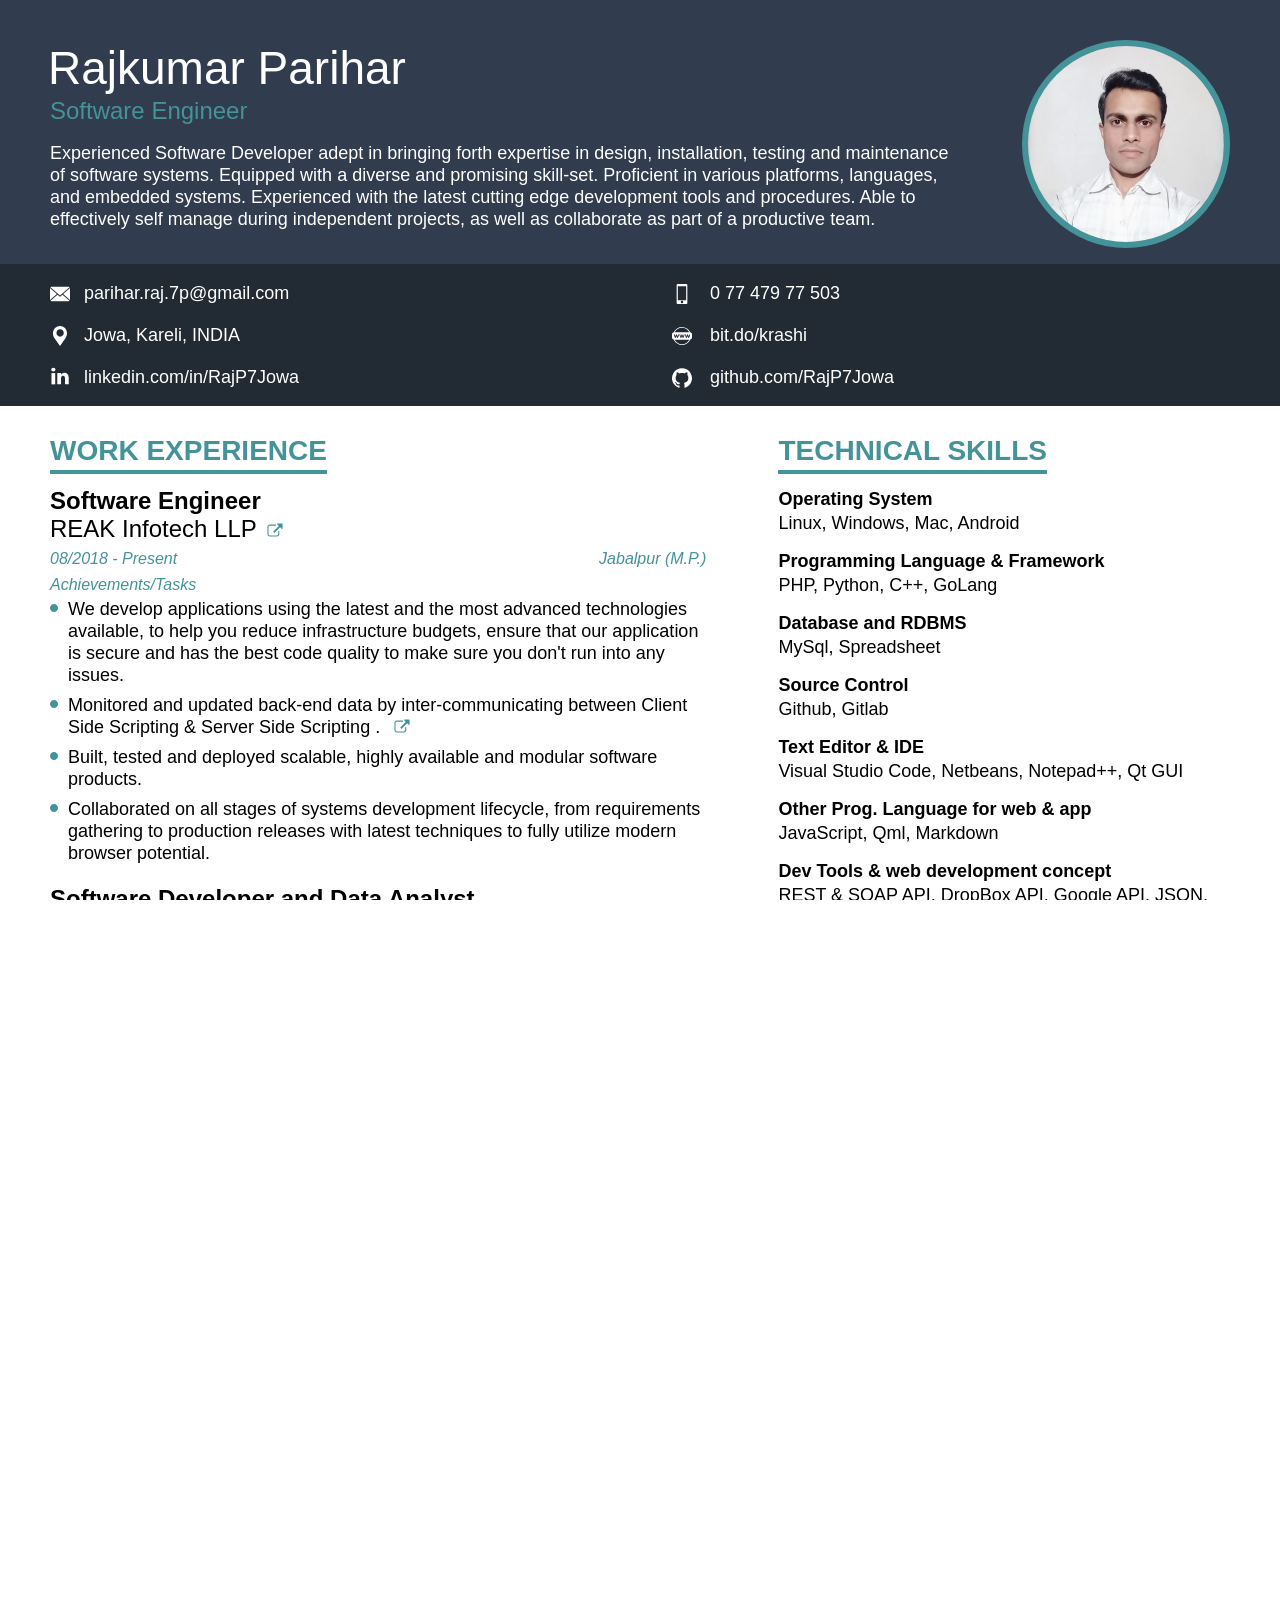
==== index.html @ 511dccc2 "Update index.html" ====
<html xml:lang="en-US" id="Ramni" lang="en-US">

<head>
    <meta http-equiv="content-type" content="text/html; charset=UTF-8">
    <meta charset="utf-8">
    <title>Raj Parihar</title>
    <link rel="stylesheet" type="text/css" href="assets/styles.css">

</head>

<body id="q1sx_q-editor" q1uc_q-status="done" class="hover-firefox q1jj_q-firefox q1jg_q-download-due-to-premium"
    data-nvt-category="editor" data-q1vy_q-mode="q1sv_q-resume-edit">
    <div class="q1ne_q-page q1ta_q-wrapper qjx_q" data-q1ns_q="A4"
        data-q1vz_q-id="b56bf180-78b7-11ea-92cc-2b1dc00fddeb">
        <div class="yna-x-doc-4 q1ta_q q1ta_q-resume" data-q1ss_q-option="ubuntu" data-q1ss_q-size="2"
            data-q1qo_q-class="2" data-q1qo_q-option="1" data-q1tt_q="mid" data-q1jq_q="58"
            data-q1jq_q-rates-left="x-bs-2" data-q1jq_q-rates-right="x-bs-1" data-q1su_q-label-hide="false"
            data-q1nu_q-index="3" data-q1ta_q-index="0" data-q1ma_q="1612681347438-0" data-cv-resume-has-footer="false">
            <div class="q1ne_q-sides q1nt_q-box">
                <div class="x-t-c1 q1xq_q-side-top" data-q1qd_q-show="true" data-q1qd_q-style="round">
                    <div class="q1xq_q-header">
                        <div class="q1xq_q-header-inner">
                            <div class="q1xq_q-specific-sub-header q1xf_q-sizing q1gi_q-after">
                                <div class="q1xq_q-name-container">
                                    <div class="q1py_q-full-name q1ss_q-size-a q1ss_q-b q1xk_q-wrap-pdf ">
                                        Rajkumar Parihar</div>
                                    <div class="q1tj_q-title">
                                        <div class="yna-section-title yna-section-title q1jh_q q1nj_q-basic q1jh_q-simple"
                                            data-q1hk_q="title1586255148465" data-q1db_q="title">
                                            <div class="q1wb_q q1cu_q-field q1cu_q-field-outer" data-novo-align=""
                                                data-q1vh_q-text-enabled="false">
                                                <div class="q1wb_q q1cu_q-field q1cu_q-field-inner">
                                                    <div data-q1py_q="title-desc"
                                                        class="q1ss_q-size-c q1ss_q-b q1py_q x-t-c1-color q1xk_q-wrap-pdf q1py_q-mandatory"
                                                        data-qwd_q="Professional Title" >Software
                                                        Engineer
                                                    </div>
                                                </div>
                                            </div>
                                        </div>
                                    </div>
                                </div>
                                <div class="q1tj_q-summary">
                                    <div class="yna-section-summary q1jh_q q1nj_q-basic q1jh_q-simple"
                                        data-q1hk_q="summary1586255152680" data-q1db_q="summary">
                                        <div class="q1wb_q q1cu_q-field q1cu_q-field-outer" data-novo-align=""
                                            data-q1vh_q-text-enabled="true">
                                            <div class="q1wb_q q1cu_q-field q1cu_q-field-inner">
                                                <div class="q1py_q q1ss_q-size-e q1ss_q-b q1py_q-mandatory"
                                                    >Experienced Software Developer adept in bringing forth expertise in design, installation, testing and maintenance of software systems. Equipped with a diverse and promising skill-set. Proficient in various platforms, languages, and embedded systems. Experienced with the latest cutting edge development tools and procedures. Able to effectively self manage during independent projects, as well as collaborate as part of a productive team.</div>
                                            </div>
                                        </div>
                                    </div>
                                </div>
                            </div>
                            <div class="q1cu_q-photo q1jh_q  q1jh_q-mode-edit" data-q1db_q="photo">

                                <div class="q1qd_q-holder"
                                    style="width:208px!important; max-width:220px!important; max-height:220px!important;">
                                    <div class="q1qd_q-holder-img x-t-c2-border"
                                            style="width:208px!important; max-width:220px!important; max-height:220px!important; height:208px!important; background: url('./assets/rajimg.jpg') no-repeat;background-size: 100% 100%;">
                                    </div>
                                </div>
                            </div>
                        </div>
                    </div>
                    <div class="q1tj_q-contact x-t-c1-darker q1tj_q-0 q1xq_q-full-width">
                        <div class="yna-section-contact q1jh_q q1jh_q-simple" data-q1db_q="contact"
                            data-das="1612681760366" data-q1jx_q-groups="true">
                            <div class="q1xi_q-group">
                                <div class="q1xq_q-contact" data-q1py_q-name="email">
                                    <div class="q1tc_q-contact" style="background-image: url('./assets/email.svg');">
                                    </div><a href="mailto:parihar.raj.7p@gmail.com"
                                        class="q1py_q-contact q1ss_q-size-e q1ss_q-b q1xk_q-wrap-pdf ">parihar.raj.7p@gmail.com</a>
                                </div>
                                <div class="q1xq_q-contact" data-q1py_q-name="phone">
                                    <div class="q1tc_q-contact"
                                        style="background-image: url('./assets/phone.svg');">
                                    </div><a class="q1py_q-contact q1ss_q-size-e q1ss_q-b q1xk_q-wrap-pdf " href="./id.png">0 77
                                        479 77 503</a>
                                </div>
                            </div>
                            <div class="q1xi_q-group">
                                <div class="q1xq_q-contact" data-q1py_q-name="address_mask">
                                    <div class="q1tc_q-contact"
                                        style="background-image: url('./assets/address.svg');">
                                    </div><a class="q1py_q-contact q1ss_q-size-e q1ss_q-b q1xk_q-wrap-pdf " href="https://goo.gl/maps/8654zmmfM7KNDVEi8">Jowa,
                                        Kareli, INDIA</a>
                                </div>
                                <div class="q1xq_q-contact" data-q1py_q-name="website">
                                    <div class="q1tc_q-contact"
                                        style="background-image: url('./assets/www.svg');">
                                    </div><a href="http://bit.do/krashi"
                                        class="q1py_q-contact q1ss_q-size-e q1ss_q-b q1xk_q-wrap-pdf ">bit.do/krashi</a>
                                </div>
                            </div>
                            <div class="q1xi_q-group">
                                <div class="q1xq_q-contact" data-q1py_q-name="linkedin">
                                    <div class="q1tc_q-contact"
                                        style="background-image: url('./assets/linkedin.svg');">
                                    </div><a href="https://linkedin.com/in/RajP7Jowa"
                                        class="q1py_q-contact q1ss_q-size-e q1ss_q-b q1xk_q-wrap-pdf ">linkedin.com/in/RajP7Jowa</a>
                                </div>
                                <div class="q1xq_q-contact" data-q1py_q-name="github">
                                    <div class="q1tc_q-contact"
                                        style="background-image: url('./assets/github.svg');">
                                    </div><a href="https://github.com/RajP7Jowa"
                                        class="q1py_q-contact q1ss_q-size-e q1ss_q-b q1xk_q-wrap-pdf ">github.com/RajP7Jowa</a>
                                </div>
                            </div>
                        </div>
                    </div>
                </div>
                <div class="xslot1" data-q1gm_q-level="0">
                    <div class="yna-section-work q1jh_q  q1wc_q-big qzv_q" data-qzz_q="1" data-q1xk_q-el-list-el-row="1"
                        data-q1db_q="work">
                        <div class="q1xq_q-section-header ">
                            <div class="q1jh_q-header-holder q1gi_q-after">
                                <div class="x-t-c2-border q1gi_q-after q1nt_q-box">
                                    <div class="q1wb_q q1cu_q-field q1cu_q-field-outer" data-novo-align=""
                                        data-q1vh_q-text-enabled="false">
                                        <div class="q1wb_q q1cu_q-field q1cu_q-field-inner">
                                            <div data-q1py_q="work-lbl" tabindex="-1"
                                                class="q1py_q q1py_q-label q1ss_q-size-b q1ss_q-a x-t-c1-color q1xk_q-wrap-pdf  q1py_q-label"
                                                data-qwd_q="Work Experience" >
                                                Work Experience</div>
                                        </div>
                                    </div>
                                </div>
                            </div>
                        </div>
                        <div class="qzv_q">
                            <div class="q1xi_q-group" data-q1xi_q-group-key="work1586255183401">
                                <div class="yna-el-work-0 q1xi_q" data-q1hk_q="work1586255183401" data-q1xi_q-index="0">
                                    <div class="q1xq_q-el-content">
                                        <div class="q1xq_q-el-role">
                                            <div class="q1wb_q q1cu_q-field q1cu_q-field-outer" data-novo-align=""
                                                data-q1vh_q-text-enabled="false">
                                                <div class="q1wb_q q1cu_q-field q1cu_q-field-inner">
                                                    <div data-q1py_q="work-x_vs-role"
                                                        class="q1py_q-el q1ss_q-size-c q1ss_q-a  q1xk_q-wrap-pdf q1py_q-mandatory"
                                                        data-qwd_q="Title/Position" >Software
                                                        Engineer
                                                    </div>
                                                </div>
                                            </div>
                                        </div>
                                        <div class="q1xq_q-el-place">
                                            <div class="q1wb_q q1cu_q-field q1cu_q-field-outer" data-novo-align=""
                                                data-q1vh_q-text-enabled="false">
                                                <div class="q1wb_q q1cu_q-field q1cu_q-field-inner">
                                                    <div data-q1py_q="work-x_vs-place"
                                                        class="q1py_q-el q1ss_q-size-c q1ss_q-b q1xk_q-wrap-pdf q1py_q-mandatory"
                                                        data-qwd_q="Workplace/Company" >REAK
                                                        Infotech LLP<div class="q1cy_q-doc-wrap yna-q1vz_q-just-visual">
                                                            &nbsp;<a class="q1cy_q-doc yna-q1vz_q-just-visual"
                                                                href="http://reak.in/"><svg
                                                                    class="q1tc_q-hyperlink yna-q1vz_q-just-visual"
                                                                    style="background-image: url('./assets/link.svg')"></svg></a>
                                                        </div>
                                                    </div>
                                                </div>
                                            </div>
                                        </div>
                                        <div class="q1ne_q-el-period q1te_q-component">
                                            <div class="q1wb_q q1cu_q-field q1cu_q-field-outer" data-novo-align=""
                                                data-q1vh_q-text-enabled="false">
                                                <div class="q1wb_q q1cu_q-field q1cu_q-field-inner">
                                                    <div data-q1py_q="work-x_vs-period" tabindex="-1"
                                                        class="q1ss_q-size-f q1ss_q-c x-t-c1-color q1py_q-el-period x-t-c1-color q1xk_q-wrap-pdf q1py_q-el q1py_q-inline-block"
                                                        data-qwd_q="mm/yyyy - Present" >
                                                        08/2018&nbsp;-&nbsp;Present<div
                                                            class="yna-q1vz_q-just-visual q1tl_q-just-white">
                                                            ,&nbsp;</div>
                                                    </div>
                                                </div>
                                            </div>
                                            <div class="q1xq_q-loc-right q1xq_q-el-loc">
                                                <div class="q1wb_q q1cu_q-field q1cu_q-field-outer" data-novo-align=""
                                                    data-q1vh_q-text-enabled="false">
                                                    <div class="q1wb_q q1cu_q-field q1cu_q-field-inner">
                                                        <div data-q1py_q="work-x_vs-loc"
                                                            class="q1py_q-el q1ss_q-size-f q1ss_q-c x-t-c1-color q1xk_q-wrap-pdf"
                                                            data-qwd_q="City, Country (optional)"
                                                            >Jabalpur (M.P.)
                                                        </div>
                                                    </div>
                                                </div>
                                            </div>
                                        </div>
                                        <div class="q1xq_q-el-list">
                                            <div class="q1xq_q-el-header">
                                                <div class="q1gi_q-after q1nt_q-box">
                                                    <div class="q1wb_q q1cu_q-field q1cu_q-field-outer"
                                                        data-novo-align="" data-q1vh_q-text-enabled="false">
                                                        <div class="q1wb_q q1cu_q-field q1cu_q-field-inner">
                                                            <div data-q1py_q="work-x_vs-lbl_list" tabindex="-1"
                                                                class="q1ss_q-size-f q1ss_q-c q1py_q-el q1py_q-label x-t-c1-color q1xk_q-wrap-pdf q1py_q-label"
                                                                data-qwd_q="Achievements/Tasks" >
                                                                Achievements/Tasks</div>
                                                        </div>
                                                    </div>
                                                </div>
                                            </div>
                                            <div class="q1su_q q1ss_q-b">
                                                <div class="q1xq_q-group"
                                                    data-q1wy_q-temp="work-1612681347303-1612681347300">
                                                    <div class="yna-list-el-work-0-list-0 q1su_q-el"
                                                        data-q1su_q-el-index="0" data-q1wy_q-temp="1612681347303">
                                                        <div class="q1ne_q-list-item-bullet"
                                                            style="background-image: url('./assets/circle.svg');">
                                                        </div>
                                                        <div class="q1xq_q-el-sub-content">
                                                            <div class="q1wb_q q1cu_q-field q1cu_q-field-outer"
                                                                data-novo-align="" data-q1vh_q-text-enabled="true">
                                                                <div class="q1wb_q q1cu_q-field q1cu_q-field-inner">
                                                                    <div data-q1py_q="work-x_vs-list-x_vs"
                                                                        class="q1py_q-el q1ss_q-size-e"
                                                                        data-qwd_q="Accomplishment/Responsibility/Task"
                                                                        >
                                                                       We develop applications using the latest and the most advanced technologies available, to help you reduce infrastructure budgets, ensure that our application is secure and has the best code quality to make sure you don't run into any issues.                                                                       
                                                                    </div>
                                                                </div>
                                                            </div>
                                                        </div>
                                                    </div>
                                                </div>
                                                <div class="q1xq_q-group"
                                                    data-q1wy_q-temp="work-1612681347304-1612681347300">
                                                    <div class="yna-list-el-work-0-list-1 q1su_q-el"
                                                        data-q1su_q-el-index="1" data-q1wy_q-temp="1612681347304">
                                                        <div class="q1ne_q-list-item-bullet"
                                                            style="background-image: url('./assets/circle.svg');">
                                                        </div>
                                                        <div class="q1xq_q-el-sub-content">
                                                            <div class="q1wb_q q1cu_q-field q1cu_q-field-outer"
                                                                data-novo-align="" data-q1vh_q-text-enabled="true">
                                                                <div class="q1wb_q q1cu_q-field q1cu_q-field-inner">
                                                                    <div class="q1py_q-el q1ss_q-size-e" > Monitored and updated back-end data by inter-communicating between Client Side Scripting & Server Side Scripting .
                                                                        <div
                                                                            class="q1cy_q-doc-wrap yna-q1vz_q-just-visual">
                                                                            &nbsp;<a
                                                                                class="q1cy_q-doc yna-q1vz_q-just-visual"
                                                                                href="https://mul8r.com/"><svg
                                                                                    class="q1tc_q-hyperlink yna-q1vz_q-just-visual"
                                                                                    style="background-image: url('./assets/link.svg')"></svg></a>
                                                                        </div>
                                                                    </div>
                                                                </div>
                                                            </div>
                                                        </div>
                                                    </div>
                                                </div>
                                                <div class="q1xq_q-group"
                                                    data-q1wy_q-temp="work-1612681347305-1612681347300">
                                                    <div class="yna-list-el-work-0-list-2 q1su_q-el"
                                                        data-q1su_q-el-index="2" data-q1wy_q-temp="1612681347305">
                                                        <div class="q1ne_q-list-item-bullet"
                                                            style="background-image: url('./assets/circle.svg');">
                                                        </div>
                                                        <div class="q1xq_q-el-sub-content">
                                                            <div class="q1wb_q q1cu_q-field q1cu_q-field-outer"
                                                                data-novo-align="" data-q1vh_q-text-enabled="true">
                                                                <div class="q1wb_q q1cu_q-field q1cu_q-field-inner">
                                                                    <div class="q1py_q-el q1ss_q-size-e" > Built, tested and deployed scalable, highly available and modular software products.</div>
                                                                </div>
                                                            </div>
                                                        </div>
                                                    </div>
                                                </div>
                                                <div class="q1xq_q-group"
                                                    data-q1wy_q-temp="work-1612681347306-1612681347300">
                                                    <div class="yna-list-el-work-0-list-3 q1su_q-el"
                                                        data-q1su_q-el-index="3" data-q1wy_q-temp="1612681347306">
                                                        <div class="q1ne_q-list-item-bullet"
                                                            style="background-image: url('./assets/circle.svg');">
                                                        </div>
                                                        <div class="q1xq_q-el-sub-content">
                                                            <div class="q1wb_q q1cu_q-field q1cu_q-field-outer"
                                                                data-novo-align="" data-q1vh_q-text-enabled="true">
                                                                <div class="q1wb_q q1cu_q-field q1cu_q-field-inner">
                                                                    <div class="q1py_q-el q1ss_q-size-e" > Collaborated on all stages of systems development lifecycle, from requirements gathering to production releases with latest techniques to fully utilize modern browser potential.</div>
                                                                </div>
                                                            </div>
                                                        </div>
                                                    </div>
                                                </div>
                                            </div>
                                        </div>
                                    </div>
                                </div>
                            </div>
                            <div class="q1xi_q-group" data-q1xi_q-group-key="work1586255185227">
                                <div class="yna-el-work-1 q1xi_q" data-q1hk_q="work1586255185227" data-q1xi_q-index="1">
                                    <div class="q1xq_q-el-content">
                                        <div class="q1xq_q-el-role">
                                            <div class="q1wb_q q1cu_q-field q1cu_q-field-outer" data-novo-align=""
                                                data-q1vh_q-text-enabled="false">
                                                <div class="q1wb_q q1cu_q-field q1cu_q-field-inner">
                                                    <div data-q1py_q="work-x_vs-role"
                                                        class="q1py_q-el q1ss_q-size-c q1ss_q-a  q1xk_q-wrap-pdf q1py_q-mandatory"
                                                        data-qwd_q="Title/Position" >Software Developer and Data Analyst</div>
                                                </div>
                                            </div>
                                        </div>
                                        <div class="q1xq_q-el-place">
                                            <div class="q1wb_q q1cu_q-field q1cu_q-field-outer" data-novo-align=""
                                                data-q1vh_q-text-enabled="false">
                                                <div class="q1wb_q q1cu_q-field q1cu_q-field-inner">
                                                    <div data-q1py_q="work-x_vs-place"
                                                        class="q1py_q-el q1ss_q-size-c q1ss_q-b q1xk_q-wrap-pdf q1py_q-mandatory"
                                                        data-qwd_q="Workplace/Company" >Ruprah
                                                        Computers
                                                        &amp; Commtech Engineers<div
                                                            class="q1cy_q-doc-wrap yna-q1vz_q-just-visual">
                                                            &nbsp;<a class="q1cy_q-doc yna-q1vz_q-just-visual"
                                                                href="https://www.ruprahcomputers.com/contactus.htm"><svg
                                                                    class="q1tc_q-hyperlink yna-q1vz_q-just-visual"
                                                                    style="background-image: url('./assets/link.svg')"></svg></a>
                                                        </div>
                                                    </div>
                                                </div>
                                            </div>
                                        </div>
                                        <div class="q1ne_q-el-period q1te_q-component">
                                            <div class="q1wb_q q1cu_q-field q1cu_q-field-outer" data-novo-align=""
                                                data-q1vh_q-text-enabled="false">
                                                <div class="q1wb_q q1cu_q-field q1cu_q-field-inner">
                                                    <div data-q1py_q="work-x_vs-period" tabindex="-1"
                                                        class="q1ss_q-size-f q1ss_q-c x-t-c1-color q1py_q-el-period x-t-c1-color q1xk_q-wrap-pdf q1py_q-el q1py_q-inline-block"
                                                        data-qwd_q="mm/yyyy - Present" >
                                                        12/2017&nbsp;-&nbsp;08/2018<div
                                                            class="yna-q1vz_q-just-visual q1tl_q-just-white">
                                                            ,&nbsp;</div>
                                                    </div>
                                                </div>
                                            </div>
                                            <div class="q1xq_q-loc-right q1xq_q-el-loc">
                                                <div class="q1wb_q q1cu_q-field q1cu_q-field-outer" data-novo-align=""
                                                    data-q1vh_q-text-enabled="false">
                                                    <div class="q1wb_q q1cu_q-field q1cu_q-field-inner">
                                                        <div data-q1py_q="work-x_vs-loc"
                                                            class="q1py_q-el q1ss_q-size-f q1ss_q-c x-t-c1-color q1xk_q-wrap-pdf"
                                                            data-qwd_q="City, Country (optional)"
                                                            >Jabalpur (M. P.)
                                                        </div>
                                                    </div>
                                                </div>
                                            </div>
                                        </div>
                                        <div class="q1xq_q-el-list">
                                            <div class="q1xq_q-el-header">
                                                <div class="q1gi_q-after q1nt_q-box">
                                                    <div class="q1wb_q q1cu_q-field q1cu_q-field-outer"
                                                        data-novo-align="" data-q1vh_q-text-enabled="false">
                                                        <div class="q1wb_q q1cu_q-field q1cu_q-field-inner">
                                                            <div data-q1py_q="work-x_vs-lbl_list" tabindex="-1"
                                                                class="q1ss_q-size-f q1ss_q-c q1py_q-el q1py_q-label x-t-c1-color q1xk_q-wrap-pdf q1py_q-label"
                                                                data-qwd_q="Achievements/Tasks" >
                                                                Achievements/Tasks</div>
                                                        </div>
                                                    </div>
                                                </div>
                                            </div>
                                            <div class="q1su_q q1ss_q-b">
                                                <div class="q1xq_q-group"
                                                    data-q1wy_q-temp="work-1612681347307-1612681347300">
                                                    <div class="yna-list-el-work-1-list-0 q1su_q-el"
                                                        data-q1su_q-el-index="0" data-q1wy_q-temp="1612681347307">
                                                        <div class="q1ne_q-list-item-bullet"
                                                            style="background-image: url('./assets/circle.svg');">
                                                        </div>
                                                        <div class="q1xq_q-el-sub-content">
                                                            <div class="q1wb_q q1cu_q-field q1cu_q-field-outer"
                                                                data-novo-align="" data-q1vh_q-text-enabled="true">
                                                                <div class="q1wb_q q1cu_q-field q1cu_q-field-inner">
                                                                    <div data-q1py_q="work-x_vs-list-x_vs"
                                                                        class="q1py_q-el q1ss_q-size-e"
                                                                        data-qwd_q="Accomplishment/Responsibility/Task"
                                                                        >Used programming capabilities in PHP, SQL, CSS, JavaScript and other libraries as needed.</div>
                                                                </div>
                                                            </div>
                                                        </div>
                                                    </div>
                                                </div>
                                                <div class="q1xq_q-group"
                                                    data-q1wy_q-temp="work-1612681347308-1612681347300">
                                                    <div class="yna-list-el-work-1-list-1 q1su_q-el"
                                                        data-q1su_q-el-index="1" data-q1wy_q-temp="1612681347308">
                                                        <div class="q1ne_q-list-item-bullet"
                                                            style="background-image: url('./assets/circle.svg');">
                                                        </div>
                                                        <div class="q1xq_q-el-sub-content">
                                                            <div class="q1wb_q q1cu_q-field q1cu_q-field-outer"
                                                                data-novo-align="" data-q1vh_q-text-enabled="true">
                                                                <div class="q1wb_q q1cu_q-field q1cu_q-field-inner">
                                                                    <div data-q1py_q="work-x_vs-list-x_vs"
                                                                        class="q1py_q-el q1ss_q-size-e"
                                                                        data-qwd_q="Accomplishment/Responsibility/Task"
                                                                        > Designed, implemented and monitored web pages and sites for continuous improvement.<div
                                                                            class="q1cy_q-doc-wrap yna-q1vz_q-just-visual">
                                                                            &nbsp;<a
                                                                                class="q1cy_q-doc yna-q1vz_q-just-visual"
                                                                                href="http://www.hariavtar.org/jecaajabalpur/"><svg
                                                                                    class="q1tc_q-hyperlink yna-q1vz_q-just-visual"
                                                                                    style="background-image: url('./assets/link.svg')"></svg></a>
                                                                        </div>
                                                                    </div>
                                                                </div>
                                                            </div>
                                                        </div>
                                                    </div>
                                                </div>
                                                <div class="q1xq_q-group"
                                                    data-q1wy_q-temp="work-1612681347309-1612681347300">
                                                    <div class="yna-list-el-work-1-list-2 q1su_q-el"
                                                        data-q1su_q-el-index="2" data-q1wy_q-temp="1612681347309">
                                                        <div class="q1ne_q-list-item-bullet"
                                                            style="background-image: url('./assets/circle.svg');">
                                                        </div>
                                                        <div class="q1xq_q-el-sub-content">
                                                            <div class="q1wb_q q1cu_q-field q1cu_q-field-outer"
                                                                data-novo-align="" data-q1vh_q-text-enabled="true">
                                                                <div class="q1wb_q q1cu_q-field q1cu_q-field-inner">
                                                                    <div data-q1py_q="work-x_vs-list-x_vs"
                                                                        class="q1py_q-el q1ss_q-size-e"
                                                                        data-qwd_q="Accomplishment/Responsibility/Task"
                                                                        > Electronic Data Processing for small data to extra large data volumes.</div>
                                                                </div>
                                                            </div>
                                                        </div>
                                                    </div>
                                                </div>
                                                <div class="q1xq_q-group"
                                                    data-q1wy_q-temp="work-1612681347310-1612681347300">
                                                    <div class="yna-list-el-work-1-list-3 q1su_q-el"
                                                        data-q1su_q-el-index="3" data-q1wy_q-temp="1612681347310">
                                                        <div class="q1ne_q-list-item-bullet"
                                                            style="background-image: url('./assets/circle.svg');">
                                                        </div>
                                                        <div class="q1xq_q-el-sub-content">
                                                            <div class="q1wb_q q1cu_q-field q1cu_q-field-outer"
                                                                data-novo-align="" data-q1vh_q-text-enabled="true">
                                                                <div class="q1wb_q q1cu_q-field q1cu_q-field-inner">
                                                                    <div data-q1py_q="work-x_vs-list-x_vs"
                                                                        class="q1py_q-el q1ss_q-size-e"
                                                                        data-qwd_q="Accomplishment/Responsibility/Task"
                                                                        >  Examination Results and  other Confidential Data  Processing.<div
                                                                            class="q1cy_q-doc-wrap yna-q1vz_q-just-visual">
                                                                            &nbsp;<a
                                                                                class="q1cy_q-doc yna-q1vz_q-just-visual"
                                                                                href="https://www.rdujabalpur.net/"><svg
                                                                                    class="q1tc_q-hyperlink yna-q1vz_q-just-visual"
                                                                                    style="background-image: url('./assets/link.svg')"></svg></a>
                                                                        </div>
                                                                    </div>
                                                                </div>
                                                            </div>
                                                        </div>
                                                    </div>
                                                </div>
                                            </div>
                                        </div>
                                    </div>
                                </div>
                            </div>
                        </div>
                    </div>
                    <div class="yna-section-edu q1jh_q  q1wc_q-big qzv_q" data-qzz_q="1" data-q1xk_q-el-list-el-row="2"
                        data-q1db_q="edu">
                        <div class="q1xq_q-section-header ">
                            <div class="q1jh_q-header-holder q1gi_q-after">
                                <div class="x-t-c2-border q1gi_q-after q1nt_q-box">
                                    <div class="q1wb_q q1cu_q-field q1cu_q-field-outer" data-novo-align=""
                                        data-q1vh_q-text-enabled="false">
                                        <div class="q1wb_q q1cu_q-field q1cu_q-field-inner">
                                            <div data-q1py_q="edu-lbl" tabindex="-1"
                                                class="q1py_q q1py_q-label q1ss_q-size-b q1ss_q-a x-t-c1-color q1xk_q-wrap-pdf  q1py_q-label"
                                                data-qwd_q="Education" >
                                                Education</div>
                                        </div>
                                    </div>
                                </div>
                            </div>
                        </div>
                        <div class="qzv_q">
                            <div class="q1xi_q-group" data-q1xi_q-group-key="edu1586255273130">
                                <div class="yna-el-edu-0 q1xi_q" data-q1hk_q="edu1586255273130" data-q1xi_q-index="0">
                                    <div class="q1xq_q-el-content">
                                        <div class="q1xq_q-el-role">
                                            <div class="q1wb_q q1cu_q-field q1cu_q-field-outer" data-novo-align=""
                                                data-q1vh_q-text-enabled="false">
                                                <div class="q1wb_q q1cu_q-field q1cu_q-field-inner">
                                                    <div data-q1py_q="edu-x_vs-role"
                                                        class="q1py_q-el q1ss_q-size-c q1ss_q-a  q1xk_q-wrap-pdf q1py_q-mandatory"
                                                        data-qwd_q="Study Program" >Master of
                                                        Computer
                                                        Application (MCA)</div>
                                                </div>
                                            </div>
                                        </div>
                                        <div class="q1xq_q-el-place">
                                            <div class="q1wb_q q1cu_q-field q1cu_q-field-outer" data-novo-align=""
                                                data-q1vh_q-text-enabled="false">
                                                <div class="q1wb_q q1cu_q-field q1cu_q-field-inner">
                                                    <div data-q1py_q="edu-x_vs-place"
                                                        class="q1py_q-el q1ss_q-size-c q1ss_q-b q1py_q-mandatory"
                                                        data-qwd_q="Institution/Place of Education"
                                                        >Guru Ramdas Khalsa
                                                        Institute of Science &amp; Technology.
                                                        <br/>(Rajiv Gandhi Technical University, Bhopal)
                                                        <div class="q1cy_q-doc-wrap yna-q1vz_q-just-visual">
                                                            &nbsp;<a class="q1cy_q-doc yna-q1vz_q-just-visual"
                                                                href="http://grkistmca.co.in"><svg
                                                                    class="q1tc_q-hyperlink yna-q1vz_q-just-visual"
                                                                    style="background-image: url('./assets/link.svg')"></svg></a>
                                                        </div>
                                                    </div>
                                                </div>
                                            </div>
                                        </div>
                                        <div class="q1ne_q-el-period q1te_q-component">
                                            <div class="q1wb_q q1cu_q-field q1cu_q-field-outer" data-novo-align=""
                                                data-q1vh_q-text-enabled="false">
                                                <div class="q1wb_q q1cu_q-field q1cu_q-field-inner">
                                                    <div data-q1py_q="edu-x_vs-period" tabindex="-1"
                                                        class="q1ss_q-size-f q1ss_q-c x-t-c1-color q1py_q-el-period x-t-c1-color q1xk_q-wrap-pdf q1py_q-el q1py_q-inline-block"
                                                        data-qwd_q="mm/yyyy - Present" >
                                                        07/2016&nbsp;-&nbsp;07/2018<div
                                                            class="yna-q1vz_q-just-visual q1tl_q-just-white">
                                                            ,&nbsp;</div>
                                                    </div>
                                                </div>
                                            </div>
                                            <div class="q1xq_q-loc-right q1xq_q-el-loc">
                                                <div class="q1wb_q q1cu_q-field q1cu_q-field-outer" data-novo-align=""
                                                    data-q1vh_q-text-enabled="false">
                                                    <div class="q1wb_q q1cu_q-field q1cu_q-field-inner">
                                                        <div data-q1py_q="edu-x_vs-loc"
                                                            class="q1py_q-el q1ss_q-size-f q1ss_q-c x-t-c1-color q1xk_q-wrap-pdf"
                                                            data-qwd_q="City, Country or GPA (optional)"
                                                            >Jabalpur (MP)
                                                        </div>
                                                    </div>
                                                </div>
                                            </div>
                                        </div>
                                    </div>
                                </div>
                            </div>
                            <div class="q1xi_q-group" data-q1xi_q-group-key="edu1586255275116">
                                <div class="yna-el-edu-1 q1xi_q" data-q1hk_q="edu1586255275116" data-q1xi_q-index="1">
                                    <div class="q1xq_q-el-content">
                                        <div class="q1xq_q-el-role">
                                            <div class="q1wb_q q1cu_q-field q1cu_q-field-outer" data-novo-align=""
                                                data-q1vh_q-text-enabled="false">
                                                <div class="q1wb_q q1cu_q-field q1cu_q-field-inner">
                                                    <div data-q1py_q="edu-x_vs-role"
                                                        class="q1py_q-el q1ss_q-size-c q1ss_q-a  q1xk_q-wrap-pdf q1py_q-mandatory"
                                                        data-qwd_q="Study Program" >Bachelor of
                                                        Computer
                                                        Application (BCA)</div>
                                                </div>
                                            </div>
                                        </div>
                                        <div class="q1xq_q-el-place">
                                            <div class="q1wb_q q1cu_q-field q1cu_q-field-outer" data-novo-align=""
                                                data-q1vh_q-text-enabled="false">
                                                <div class="q1wb_q q1cu_q-field q1cu_q-field-inner">
                                                    <div data-q1py_q="edu-x_vs-place"
                                                        class="q1py_q-el q1ss_q-size-c q1ss_q-b q1py_q-mandatory"
                                                        data-qwd_q="Institution/Place of Education"
                                                        >Jabalpur College of
                                                        Computers and Communication. <br/>(Rani Durgawati
                                                        University, Jabalpur)<div
                                                            class="q1cy_q-doc-wrap yna-q1vz_q-just-visual">
                                                            &nbsp;<a class="q1cy_q-doc yna-q1vz_q-just-visual"
                                                                href="http://jbpccc.in"><svg
                                                                    class="q1tc_q-hyperlink yna-q1vz_q-just-visual"
                                                                    style="background-image: url('./assets/link.svg')"></svg></a>
                                                        </div>
                                                    </div>
                                                </div>
                                            </div>
                                        </div>
                                        <div class="q1ne_q-el-period q1te_q-component">
                                            <div class="q1wb_q q1cu_q-field q1cu_q-field-outer" data-novo-align=""
                                                data-q1vh_q-text-enabled="false">
                                                <div class="q1wb_q q1cu_q-field q1cu_q-field-inner">
                                                    <div data-q1py_q="edu-x_vs-period" tabindex="-1"
                                                        class="q1ss_q-size-f q1ss_q-c x-t-c1-color q1py_q-el-period x-t-c1-color q1xk_q-wrap-pdf q1py_q-el q1py_q-inline-block"
                                                        data-qwd_q="mm/yyyy - Present" >
                                                        07/2013&nbsp;-&nbsp;07/2016<div
                                                            class="yna-q1vz_q-just-visual q1tl_q-just-white">
                                                            ,&nbsp;</div>
                                                    </div>
                                                </div>
                                            </div>
                                            <div class="q1xq_q-loc-right q1xq_q-el-loc">
                                                <div class="q1wb_q q1cu_q-field q1cu_q-field-outer" data-novo-align=""
                                                    data-q1vh_q-text-enabled="false">
                                                    <div class="q1wb_q q1cu_q-field q1cu_q-field-inner">
                                                        <div data-q1py_q="edu-x_vs-loc"
                                                            class="q1py_q-el q1ss_q-size-f q1ss_q-c x-t-c1-color q1xk_q-wrap-pdf"
                                                            data-qwd_q="City, Country or GPA (optional)"
                                                            >Jabalpur (MP)
                                                        </div>
                                                    </div>
                                                </div>
                                            </div>
                                        </div>
                                    </div>
                                </div>
                            </div>
                        </div>
                    </div>
                    <div class="yna-section-lang q1jh_q  q1wh_q-rt q1jp_q" data-qzz_q="1" data-q1ji_q-category="x-rt-sr"
                        data-q1ji_q-style="x-rs-s-1" data-q1dd_q-itensify="true" data-q1db_q="lang">
                        <div class="q1xq_q-section-header ">
                            <div class="q1jh_q-header-holder q1gi_q-after">
                                <div class="x-t-c2-border q1gi_q-after q1nt_q-box">
                                    <div class="q1wb_q q1cu_q-field q1cu_q-field-outer" data-novo-align=""
                                        data-q1vh_q-text-enabled="false">
                                        <div class="q1wb_q q1cu_q-field q1cu_q-field-inner">
                                            <div data-q1py_q="lang-lbl" tabindex="-1"
                                                class="q1py_q q1py_q-label q1ss_q-size-b q1ss_q-a x-t-c1-color q1xk_q-wrap-pdf  q1py_q-label"
                                                data-qwd_q="Languages" >
                                                Languages</div>
                                        </div>
                                    </div>
                                </div>
                            </div>
                        </div>
                        <div class="qzv_q">
                            <div class="q1xi_q-group" data-q1xi_q-group-key="lang1586255264736">
                                <div class="yna-el-lang-0 q1xi_q" data-q1hk_q="lang1586255264736" data-q1xi_q-index="0">
                                    <div class="q1xq_q-el-content">
                                        <div class="q1gi_q-after q1nt_q-box">
                                            <div class="q1xq_q-el-header">
                                                <div class="q1gi_q-after q1nt_q-box">
                                                    <div class="q1wb_q q1cu_q-field q1cu_q-field-outer"
                                                        data-novo-align="" data-q1vh_q-text-enabled="false">
                                                        <div class="q1wb_q q1cu_q-field q1cu_q-field-inner">
                                                            <div data-q1py_q="lang-x_vs-abl"
                                                                class="q1py_q-el q1ss_q-size-e q1ss_q-b q1xk_q-wrap-pdf  q1py_q-mandatory"
                                                                data-qwd_q="Language" >Hindi</div>
                                                        </div>
                                                    </div>
                                                </div>
                                            </div>
                                            <div class="q1sz_q-holder ">
                                                <div class="q1sz_q q1sz_q-star q1sz_q-pos x-t-abl-c1"
                                                    data-q1sz_q-index="1">
                                                    <div class="q1sz_q-inner "></div>
                                                </div>
                                                <div class="q1sz_q q1sz_q-star q1sz_q-pos x-t-abl-c1"
                                                    data-q1sz_q-index="2">
                                                    <div class="q1sz_q-inner "></div>
                                                </div>
                                                <div class="q1sz_q q1sz_q-star q1sz_q-pos x-t-abl-c1"
                                                    data-q1sz_q-index="3">
                                                    <div class="q1sz_q-inner "></div>
                                                </div>
                                                <div class="q1sz_q q1sz_q-star q1sz_q-pos x-t-abl-c1"
                                                    data-q1sz_q-index="4">
                                                    <div class="q1sz_q-inner "></div>
                                                </div>
                                                <div class="q1sz_q q1sz_q-star q1sz_q-pos x-t-abl-c1"
                                                    data-q1sz_q-index="5">
                                                    <div class="q1sz_q-inner "></div>
                                                </div>
                                            </div>
                                        </div>
                                    </div>
                                </div>
                            </div>
                            <div class="q1xi_q-group" data-q1xi_q-group-key="lang1586255262650">
                                <div class="yna-el-lang-1 q1xi_q" data-q1hk_q="lang1586255262650" data-q1xi_q-index="1">
                                    <div class="q1xq_q-el-content">
                                        <div class="q1gi_q-after q1nt_q-box">
                                            <div class="q1xq_q-el-header">
                                                <div class="q1gi_q-after q1nt_q-box">
                                                    <div class="q1wb_q q1cu_q-field q1cu_q-field-outer"
                                                        data-novo-align="" data-q1vh_q-text-enabled="false">
                                                        <div class="q1wb_q q1cu_q-field q1cu_q-field-inner">
                                                            <div data-q1py_q="lang-x_vs-abl"
                                                                class="q1py_q-el q1ss_q-size-e q1ss_q-b q1xk_q-wrap-pdf  q1py_q-mandatory"
                                                                data-qwd_q="Language" >English
                                                            </div>
                                                        </div>
                                                    </div>
                                                </div>
                                            </div>
                                            <div class="q1sz_q-holder ">
                                                <div class="q1sz_q q1sz_q-star q1sz_q-pos x-t-abl-c1"
                                                    data-q1sz_q-index="1">
                                                    <div class="q1sz_q-inner "></div>
                                                </div>
                                                <div class="q1sz_q q1sz_q-star q1sz_q-pos x-t-abl-c1"
                                                    data-q1sz_q-index="2">
                                                    <div class="q1sz_q-inner "></div>
                                                </div>
                                                <div class="q1sz_q q1sz_q-star q1sz_q-pos x-t-abl-c1"
                                                    data-q1sz_q-index="3">
                                                    <div class="q1sz_q-inner "></div>
                                                </div>
                                                <div class="q1sz_q q1sz_q-star q1sz_q-neg x-t-abl-c1-border"
                                                    data-q1sz_q-index="4">
                                                    <div class=""></div>
                                                </div>
                                                <div class="q1sz_q q1sz_q-star q1sz_q-neg x-t-abl-c1-border"
                                                    data-q1sz_q-index="5">
                                                    <div class=""></div>
                                                </div>
                                            </div>
                                        </div>
                                    </div>
                                </div>
                            </div>
                        </div>
                    </div>
                </div>
                <div class="xslot2" data-q1gm_q-level="0">
                    <div class="yna-section-tech q1jh_q  q1wc_q-small qzv_q" data-qzz_q="1" data-q1db_q="tech">
                        <div class="q1xq_q-section-header ">
                            <div class="q1jh_q-header-holder q1gi_q-after">
                                <div class="x-t-c2-border q1gi_q-after q1nt_q-box">
                                    <div class="q1wb_q q1cu_q-field q1cu_q-field-outer" data-novo-align=""
                                        data-q1vh_q-text-enabled="false">
                                        <div class="q1wb_q q1cu_q-field q1cu_q-field-inner">
                                            <div data-q1py_q="tech-lbl" tabindex="-1"
                                                class="q1py_q q1py_q-label q1ss_q-size-b q1ss_q-a x-t-c1-color q1xk_q-wrap-pdf  q1py_q-label"
                                                data-qwd_q="Technical Skills" >Technical Skills
                                            </div>
                                        </div>
                                    </div>
                                </div>
                            </div>
                        </div>
                        <div class="qzv_q">
                            <div class="q1xi_q-group" data-q1xi_q-group-key="tech1586255248713">
                                <div class="yna-el-tech-0 q1xi_q" data-q1hk_q="tech1586255248713" data-q1xi_q-index="0">
                                    <div class="q1xq_q-el-content">
                                        <div class="q1xq_q-el-header q1ne_q-el-name-period">
                                            <div class="q1wb_q q1cu_q-field q1cu_q-field-outer" data-novo-align=""
                                                data-q1vh_q-text-enabled="false">
                                                <div class="q1wb_q q1cu_q-field q1cu_q-field-inner">
                                                    <div data-q1py_q="tech-x_vs-name"
                                                        class="q1py_q-el q1ss_q-size-e q1ss_q-a q1xk_q-wrap-pdf q1py_q-mandatory"
                                                        data-qwd_q="Group Name" >Operating System
                                                    </div>
                                                </div>
                                            </div>
                                        </div>
                                        <div class="q1xq_q-el-sub-content">
                                            <div class="q1xq_q-el-sub-content-child">
                                                <div class="q1wb_q q1cu_q-field q1cu_q-field-outer" data-novo-align=""
                                                    data-q1vh_q-text-enabled="false">
                                                    <div class="q1wb_q q1cu_q-field q1cu_q-field-inner">
                                                        <div data-q1py_q="tech-x_vs-desc"
                                                            class="q1py_q-el q1ss_q-size-e q1ss_q-b q1xk_q-wrap-pdf q1py_q-mandatory"
                                                            data-qwd_q="List of Technical Skills"
                                                            >Linux, Windows,
                                                            Mac, Android</div>
                                                    </div>
                                                </div>
                                            </div>
                                        </div>
                                    </div>
                                </div>
                            </div>
                            <div class="q1xi_q-group" data-q1xi_q-group-key="tech1586255249914">
                                <div class="yna-el-tech-1 q1xi_q" data-q1hk_q="tech1586255249914" data-q1xi_q-index="1">
                                    <div class="q1xq_q-el-content">
                                        <div class="q1xq_q-el-header q1ne_q-el-name-period">
                                            <div class="q1wb_q q1cu_q-field q1cu_q-field-outer" data-novo-align=""
                                                data-q1vh_q-text-enabled="false">
                                                <div class="q1wb_q q1cu_q-field q1cu_q-field-inner">
                                                    <div data-q1py_q="tech-x_vs-name"
                                                        class="q1py_q-el q1ss_q-size-e q1ss_q-a q1xk_q-wrap-pdf q1py_q-mandatory"
                                                        data-qwd_q="Group Name" >Programming
                                                        Language &amp; Framework
                                                    </div>
                                                </div>
                                            </div>
                                        </div>
                                        <div class="q1xq_q-el-sub-content">
                                            <div class="q1xq_q-el-sub-content-child">
                                                <div class="q1wb_q q1cu_q-field q1cu_q-field-outer" data-novo-align=""
                                                    data-q1vh_q-text-enabled="false">
                                                    <div class="q1wb_q q1cu_q-field q1cu_q-field-inner">
                                                        <div data-q1py_q="tech-x_vs-desc"
                                                            class="q1py_q-el q1ss_q-size-e q1ss_q-b q1xk_q-wrap-pdf q1py_q-mandatory"
                                                            data-qwd_q="List of Technical Skills"
                                                            >PHP, Python, C++,
                                                            GoLang</div>
                                                    </div>
                                                </div>
                                            </div>
                                        </div>
                                    </div>
                                </div>
                            </div>
                            <div class="q1xi_q-group" data-q1xi_q-group-key="tech1586255244145">
                                <div class="yna-el-tech-2 q1xi_q" data-q1hk_q="tech1586255244145" data-q1xi_q-index="2">
                                    <div class="q1xq_q-el-content">
                                        <div class="q1xq_q-el-header q1ne_q-el-name-period">
                                            <div class="q1wb_q q1cu_q-field q1cu_q-field-outer" data-novo-align=""
                                                data-q1vh_q-text-enabled="false">
                                                <div class="q1wb_q q1cu_q-field q1cu_q-field-inner">
                                                    <div data-q1py_q="tech-x_vs-name"
                                                        class="q1py_q-el q1ss_q-size-e q1ss_q-a q1xk_q-wrap-pdf q1py_q-mandatory"
                                                        data-qwd_q="Group Name" >Database and
                                                        RDBMS
                                                    </div>
                                                </div>
                                            </div>
                                        </div>
                                        <div class="q1xq_q-el-sub-content">
                                            <div class="q1xq_q-el-sub-content-child">
                                                <div class="q1wb_q q1cu_q-field q1cu_q-field-outer" data-novo-align=""
                                                    data-q1vh_q-text-enabled="false">
                                                    <div class="q1wb_q q1cu_q-field q1cu_q-field-inner">
                                                        <div data-q1py_q="tech-x_vs-desc"
                                                            class="q1py_q-el q1ss_q-size-e q1ss_q-b q1xk_q-wrap-pdf q1py_q-mandatory"
                                                            data-qwd_q="List of Technical Skills"
                                                            >MySql,
                                                            Spreadsheet</div>
                                                    </div>
                                                </div>
                                            </div>
                                        </div>
                                    </div>
                                </div>
                            </div>
                            <div class="q1xi_q-group" data-q1xi_q-group-key="tech1586255253724">
                                <div class="yna-el-tech-3 q1xi_q" data-q1hk_q="tech1586255253724" data-q1xi_q-index="3">
                                    <div class="q1xq_q-el-content">
                                        <div class="q1xq_q-el-header q1ne_q-el-name-period">
                                            <div class="q1wb_q q1cu_q-field q1cu_q-field-outer" data-novo-align=""
                                                data-q1vh_q-text-enabled="false">
                                                <div class="q1wb_q q1cu_q-field q1cu_q-field-inner">
                                                    <div data-q1py_q="tech-x_vs-name"
                                                        class="q1py_q-el q1ss_q-size-e q1ss_q-a q1xk_q-wrap-pdf q1py_q-mandatory"
                                                        data-qwd_q="Group Name" >Source Control
                                                    </div>
                                                </div>
                                            </div>
                                        </div>
                                        <div class="q1xq_q-el-sub-content">
                                            <div class="q1xq_q-el-sub-content-child">
                                                <div class="q1wb_q q1cu_q-field q1cu_q-field-outer" data-novo-align=""
                                                    data-q1vh_q-text-enabled="false">
                                                    <div class="q1wb_q q1cu_q-field q1cu_q-field-inner">
                                                        <div data-q1py_q="tech-x_vs-desc"
                                                            class="q1py_q-el q1ss_q-size-e q1ss_q-b q1xk_q-wrap-pdf q1py_q-mandatory"
                                                            data-qwd_q="List of Technical Skills"
                                                            >Github, Gitlab
                                                        </div>
                                                    </div>
                                                </div>
                                            </div>
                                        </div>
                                    </div>
                                </div>
                            </div>
                            <div class="q1xi_q-group" data-q1xi_q-group-key="tech1586255255064">
                                <div class="yna-el-tech-4 q1xi_q" data-q1hk_q="tech1586255255064" data-q1xi_q-index="4">
                                    <div class="q1xq_q-el-content">
                                        <div class="q1xq_q-el-header q1ne_q-el-name-period">
                                            <div class="q1wb_q q1cu_q-field q1cu_q-field-outer" data-novo-align=""
                                                data-q1vh_q-text-enabled="false">
                                                <div class="q1wb_q q1cu_q-field q1cu_q-field-inner">
                                                    <div data-q1py_q="tech-x_vs-name"
                                                        class="q1py_q-el q1ss_q-size-e q1ss_q-a q1xk_q-wrap-pdf q1py_q-mandatory"
                                                        data-qwd_q="Group Name" >Text Editor &amp;
                                                        IDE
                                                    </div>
                                                </div>
                                            </div>
                                        </div>
                                        <div class="q1xq_q-el-sub-content">
                                            <div class="q1xq_q-el-sub-content-child">
                                                <div class="q1wb_q q1cu_q-field q1cu_q-field-outer" data-novo-align=""
                                                    data-q1vh_q-text-enabled="false">
                                                    <div class="q1wb_q q1cu_q-field q1cu_q-field-inner">
                                                        <div data-q1py_q="tech-x_vs-desc"
                                                            class="q1py_q-el q1ss_q-size-e q1ss_q-b q1xk_q-wrap-pdf q1py_q-mandatory"
                                                            data-qwd_q="List of Technical Skills"
                                                            >Visual Studio
                                                            Code, Netbeans, Notepad++, Qt GUI</div>
                                                    </div>
                                                </div>
                                            </div>
                                        </div>
                                    </div>
                                </div>
                            </div>

                            <div class="q1xi_q-group" data-q1xi_q-group-key="tech1612678731179">
                                <div class="yna-el-tech-6 q1xi_q" data-q1hk_q="tech1612678731179" data-q1xi_q-index="6">
                                    <div class="q1xq_q-el-content">
                                        <div class="q1xq_q-el-header q1ne_q-el-name-period">
                                            <div class="q1wb_q q1cu_q-field q1cu_q-field-outer" data-novo-align=""
                                                data-q1vh_q-text-enabled="false">
                                                <div class="q1wb_q q1cu_q-field q1cu_q-field-inner">
                                                    <div data-q1py_q="tech-x_vs-name"
                                                        class="q1py_q-el q1ss_q-size-e q1ss_q-a q1xk_q-wrap-pdf q1py_q-mandatory"
                                                        data-qwd_q="Group Name" >Other Prog.
                                                        Language
                                                        for web &amp; app</div>
                                                </div>
                                            </div>
                                        </div>
                                        <div class="q1xq_q-el-sub-content">
                                            <div class="q1xq_q-el-sub-content-child">
                                                <div class="q1wb_q q1cu_q-field q1cu_q-field-outer" data-novo-align=""
                                                    data-q1vh_q-text-enabled="false">
                                                    <div class="q1wb_q q1cu_q-field q1cu_q-field-inner">
                                                        <div data-q1py_q="tech-x_vs-desc"
                                                            class="q1py_q-el q1ss_q-size-e q1ss_q-b q1xk_q-wrap-pdf q1py_q-mandatory"
                                                            data-qwd_q="List of Technical Skills"
                                                            >JavaScript, Qml,
                                                            Markdown</div>
                                                    </div>
                                                </div>
                                            </div>
                                        </div>
                                    </div>
                                </div>
                            </div>
                            <div class="q1xi_q-group" data-q1xi_q-group-key="tech1586340748070">
                                <div class="yna-el-tech-7 q1xi_q" data-q1hk_q="tech1586340748070" data-q1xi_q-index="7">
                                    <div class="q1xq_q-el-content">
                                        <div class="q1xq_q-el-header q1ne_q-el-name-period">
                                            <div class="q1wb_q q1cu_q-field q1cu_q-field-outer" data-novo-align=""
                                                data-q1vh_q-text-enabled="false">
                                                <div class="q1wb_q q1cu_q-field q1cu_q-field-inner">
                                                    <div data-q1py_q="tech-x_vs-name"
                                                        class="q1py_q-el q1ss_q-size-e q1ss_q-a q1xk_q-wrap-pdf q1py_q-mandatory"
                                                        data-qwd_q="Group Name" >Dev Tools &amp;
                                                        web
                                                        development concept</div>
                                                </div>
                                            </div>
                                        </div>
                                        <div class="q1xq_q-el-sub-content">
                                            <div class="q1xq_q-el-sub-content-child">
                                                <div class="q1wb_q q1cu_q-field q1cu_q-field-outer" data-novo-align=""
                                                    data-q1vh_q-text-enabled="false">
                                                    <div class="q1wb_q q1cu_q-field q1cu_q-field-inner">
                                                        <div data-q1py_q="tech-x_vs-desc"
                                                            class="q1py_q-el q1ss_q-size-e q1ss_q-b q1py_q-mandatory"
                                                            data-qwd_q="List of Technical Skills"
                                                            >REST &amp; SOAP
                                                            API, DropBox API, Google API, JSON,
                                                            Curl, Postman.</div>
                                                    </div>
                                                </div>
                                            </div>
                                        </div>
                                    </div>
                                </div>
                            </div>
                            <div class="q1xi_q-group" data-q1xi_q-group-key="tech1586257197361">
                                <div class="yna-el-tech-8 q1xi_q" data-q1hk_q="tech1586257197361" data-q1xi_q-index="8">
                                    <div class="q1xq_q-el-content">
                                        <div class="q1xq_q-el-header q1ne_q-el-name-period">
                                            <div class="q1wb_q q1cu_q-field q1cu_q-field-outer" data-novo-align=""
                                                data-q1vh_q-text-enabled="false">
                                                <div class="q1wb_q q1cu_q-field q1cu_q-field-inner">
                                                    <div data-q1py_q="tech-x_vs-name"
                                                        class="q1py_q-el q1ss_q-size-e q1ss_q-a q1xk_q-wrap-pdf q1py_q-mandatory"
                                                        data-qwd_q="Group Name" >Front-End
                                                        Libraries
                                                    </div>
                                                </div>
                                            </div>
                                        </div>
                                        <div class="q1xq_q-el-sub-content">
                                            <div class="q1xq_q-el-sub-content-child">
                                                <div class="q1wb_q q1cu_q-field q1cu_q-field-outer" data-novo-align=""
                                                    data-q1vh_q-text-enabled="false">
                                                    <div class="q1wb_q q1cu_q-field q1cu_q-field-inner">
                                                        <div data-q1py_q="tech-x_vs-desc"
                                                            class="q1py_q-el q1ss_q-size-e q1ss_q-b q1py_q-mandatory"
                                                            data-qwd_q="List of Technical Skills"
                                                            >JQuery, Tmpl,
                                                            Bootstrap, Bulma Css, DataTable,
                                                            AmChart, Selectize, Handson-Table,
                                                            Tailwind Css</div>
                                                    </div>
                                                </div>
                                            </div>
                                        </div>
                                    </div>
                                </div>
                            </div>
                        </div>
                    </div>
                    <div class="yna-section-soft q1jh_q  q1wh_q-rt q1jp_q" data-qzz_q="1" data-q1ji_q-category="x-rt-sr"
                        data-q1ji_q-style="x-rs-s-1" data-q1dd_q-itensify="true" data-q1db_q="soft">
                        <div class="q1xq_q-section-header ">
                            <div class="q1jh_q-header-holder q1gi_q-after">
                                <div class="x-t-c2-border q1gi_q-after q1nt_q-box">
                                    <div class="q1wb_q q1cu_q-field q1cu_q-field-outer" data-novo-align=""
                                        data-q1vh_q-text-enabled="false">
                                        <div class="q1wb_q q1cu_q-field q1cu_q-field-inner">
                                            <div data-q1py_q="soft-lbl" tabindex="-1"
                                                class="q1py_q q1py_q-label q1ss_q-size-b q1ss_q-a x-t-c1-color q1xk_q-wrap-pdf  q1py_q-label"
                                                data-qwd_q="Soft Skills" >Soft
                                                Skills</div>
                                        </div>
                                    </div>
                                </div>
                            </div>
                        </div>
                        <div class="qzv_q">
                            <div class="q1xi_q-group" data-q1xi_q-group-key="soft1586255223362">
                                <div class="yna-el-soft-0 q1xi_q" data-q1hk_q="soft1586255223362" data-q1xi_q-index="0">
                                    <div class="q1xq_q-el-content">
                                        <div class="q1gi_q-after q1nt_q-box">
                                            <div class="q1xq_q-el-header">
                                                <div class="q1gi_q-after q1nt_q-box">
                                                    <div class="q1wb_q q1cu_q-field q1cu_q-field-outer"
                                                        data-novo-align="" data-q1vh_q-text-enabled="false">
                                                        <div class="q1wb_q q1cu_q-field q1cu_q-field-inner">
                                                            <div data-q1py_q="soft-x_vs-abl"
                                                                class="q1py_q-el q1ss_q-size-e q1ss_q-b q1xk_q-wrap-pdf  q1py_q-mandatory"
                                                                data-qwd_q="Soft Skill" >
                                                                Knowledgeable
                                                                in User Interface/Experience</div>
                                                        </div>
                                                    </div>
                                                </div>
                                            </div>
                                            <div class="q1sz_q-holder ">
                                                <div class="q1sz_q q1sz_q-star q1sz_q-pos x-t-abl-c1"
                                                    data-q1sz_q-index="1">
                                                    <div class="q1sz_q-inner "></div>
                                                </div>
                                                <div class="q1sz_q q1sz_q-star q1sz_q-pos x-t-abl-c1"
                                                    data-q1sz_q-index="2">
                                                    <div class="q1sz_q-inner "></div>
                                                </div>
                                                <div class="q1sz_q q1sz_q-star q1sz_q-pos x-t-abl-c1"
                                                    data-q1sz_q-index="3">
                                                    <div class="q1sz_q-inner "></div>
                                                </div>
                                                <div class="q1sz_q q1sz_q-star q1sz_q-pos x-t-abl-c1"
                                                    data-q1sz_q-index="4">
                                                    <div class="q1sz_q-inner "></div>
                                                </div>
                                                <div class="q1sz_q q1sz_q-star q1sz_q-pos x-t-abl-c1"
                                                    data-q1sz_q-index="5">
                                                    <div class="q1sz_q-inner "></div>
                                                </div>
                                            </div>
                                        </div>
                                    </div>
                                </div>
                            </div>
                            <div class="q1xi_q-group" data-q1xi_q-group-key="soft1586255228962">
                                <div class="yna-el-soft-1 q1xi_q" data-q1hk_q="soft1586255228962" data-q1xi_q-index="1">
                                    <div class="q1xq_q-el-content">
                                        <div class="q1gi_q-after q1nt_q-box">
                                            <div class="q1xq_q-el-header">
                                                <div class="q1gi_q-after q1nt_q-box">
                                                    <div class="q1wb_q q1cu_q-field q1cu_q-field-outer"
                                                        data-novo-align="" data-q1vh_q-text-enabled="false">
                                                        <div class="q1wb_q q1cu_q-field q1cu_q-field-inner">
                                                            <div data-q1py_q="soft-x_vs-abl"
                                                                class="q1py_q-el q1ss_q-size-e q1ss_q-b q1xk_q-wrap-pdf  q1py_q-mandatory"
                                                                data-qwd_q="Soft Skill" >Software
                                                                Logic &amp; Data analysis</div>
                                                        </div>
                                                    </div>
                                                </div>
                                            </div>
                                            <div class="q1sz_q-holder ">
                                                <div class="q1sz_q q1sz_q-star q1sz_q-pos x-t-abl-c1"
                                                    data-q1sz_q-index="1">
                                                    <div class="q1sz_q-inner "></div>
                                                </div>
                                                <div class="q1sz_q q1sz_q-star q1sz_q-pos x-t-abl-c1"
                                                    data-q1sz_q-index="2">
                                                    <div class="q1sz_q-inner "></div>
                                                </div>
                                                <div class="q1sz_q q1sz_q-star q1sz_q-pos x-t-abl-c1"
                                                    data-q1sz_q-index="3">
                                                    <div class="q1sz_q-inner "></div>
                                                </div>
                                                <div class="q1sz_q q1sz_q-star q1sz_q-pos x-t-abl-c1"
                                                    data-q1sz_q-index="4">
                                                    <div class="q1sz_q-inner "></div>
                                                </div>
                                                <div class="q1sz_q q1sz_q-star q1sz_q-neg x-t-abl-c1-border"
                                                    data-q1sz_q-index="5">
                                                    <div class=""></div>
                                                </div>
                                            </div>
                                        </div>
                                    </div>
                                </div>
                            </div>
                            <div class="q1xi_q-group" data-q1xi_q-group-key="soft1586255221258">
                                <div class="yna-el-soft-2 q1xi_q" data-q1hk_q="soft1586255221258" data-q1xi_q-index="2">
                                    <div class="q1xq_q-el-content">
                                        <div class="q1gi_q-after q1nt_q-box">
                                            <div class="q1xq_q-el-header">
                                                <div class="q1gi_q-after q1nt_q-box">
                                                    <div class="q1wb_q q1cu_q-field q1cu_q-field-outer"
                                                        data-novo-align="" data-q1vh_q-text-enabled="false">
                                                        <div class="q1wb_q q1cu_q-field q1cu_q-field-inner">
                                                            <div data-q1py_q="soft-x_vs-abl"
                                                                class="q1py_q-el q1ss_q-size-e q1ss_q-b q1xk_q-wrap-pdf  q1py_q-mandatory"
                                                                data-qwd_q="Soft Skill" >
                                                                Flexibility/Adaptability</div>
                                                        </div>
                                                    </div>
                                                </div>
                                            </div>
                                            <div class="q1sz_q-holder ">
                                                <div class="q1sz_q q1sz_q-star q1sz_q-pos x-t-abl-c1"
                                                    data-q1sz_q-index="1">
                                                    <div class="q1sz_q-inner "></div>
                                                </div>
                                                <div class="q1sz_q q1sz_q-star q1sz_q-pos x-t-abl-c1"
                                                    data-q1sz_q-index="2">
                                                    <div class="q1sz_q-inner "></div>
                                                </div>
                                                <div class="q1sz_q q1sz_q-star q1sz_q-pos x-t-abl-c1"
                                                    data-q1sz_q-index="3">
                                                    <div class="q1sz_q-inner "></div>
                                                </div>
                                                <div class="q1sz_q q1sz_q-star q1sz_q-pos x-t-abl-c1"
                                                    data-q1sz_q-index="4">
                                                    <div class="q1sz_q-inner "></div>
                                                </div>
                                                <div class="q1sz_q q1sz_q-star q1sz_q-neg x-t-abl-c1-border"
                                                    data-q1sz_q-index="5">
                                                    <div class=""></div>
                                                </div>
                                            </div>
                                        </div>
                                    </div>
                                </div>
                            </div>
                            <div class="q1xi_q-group" data-q1xi_q-group-key="soft1586255224959">
                                <div class="yna-el-soft-3 q1xi_q" data-q1hk_q="soft1586255224959" data-q1xi_q-index="3">
                                    <div class="q1xq_q-el-content">
                                        <div class="q1gi_q-after q1nt_q-box">
                                            <div class="q1xq_q-el-header">
                                                <div class="q1gi_q-after q1nt_q-box">
                                                    <div class="q1wb_q q1cu_q-field q1cu_q-field-outer"
                                                        data-novo-align="" data-q1vh_q-text-enabled="false">
                                                        <div class="q1wb_q q1cu_q-field q1cu_q-field-inner">
                                                            <div data-q1py_q="soft-x_vs-abl"
                                                                class="q1py_q-el q1ss_q-size-e q1ss_q-b q1xk_q-wrap-pdf  q1py_q-mandatory"
                                                                data-qwd_q="Soft Skill" >Problem
                                                                Solving Skill &amp; Software
                                                                troubleshooting</div>
                                                        </div>
                                                    </div>
                                                </div>
                                            </div>
                                            <div class="q1sz_q-holder ">
                                                <div class="q1sz_q q1sz_q-star q1sz_q-pos x-t-abl-c1"
                                                    data-q1sz_q-index="1">
                                                    <div class="q1sz_q-inner "></div>
                                                </div>
                                                <div class="q1sz_q q1sz_q-star q1sz_q-pos x-t-abl-c1"
                                                    data-q1sz_q-index="2">
                                                    <div class="q1sz_q-inner "></div>
                                                </div>
                                                <div class="q1sz_q q1sz_q-star q1sz_q-pos x-t-abl-c1"
                                                    data-q1sz_q-index="3">
                                                    <div class="q1sz_q-inner "></div>
                                                </div>
                                                <div class="q1sz_q q1sz_q-star q1sz_q-pos x-t-abl-c1"
                                                    data-q1sz_q-index="4">
                                                    <div class="q1sz_q-inner "></div>
                                                </div>
                                                <div class="q1sz_q q1sz_q-star q1sz_q-neg x-t-abl-c1-border"
                                                    data-q1sz_q-index="5">
                                                    <div class=""></div>
                                                </div>
                                            </div>
                                        </div>
                                    </div>
                                </div>
                            </div>
                            <div class="q1xi_q-group" data-q1xi_q-group-key="soft1586255232329">
                                <div class="yna-el-soft-4 q1xi_q" data-q1hk_q="soft1586255232329" data-q1xi_q-index="4">
                                    <div class="q1xq_q-el-content">
                                        <div class="q1gi_q-after q1nt_q-box">
                                            <div class="q1xq_q-el-header">
                                                <div class="q1gi_q-after q1nt_q-box">
                                                    <div class="q1wb_q q1cu_q-field q1cu_q-field-outer"
                                                        data-novo-align="" data-q1vh_q-text-enabled="false">
                                                        <div class="q1wb_q q1cu_q-field q1cu_q-field-inner">
                                                            <div data-q1py_q="soft-x_vs-abl"
                                                                class="q1py_q-el q1ss_q-size-e q1ss_q-b q1xk_q-wrap-pdf  q1py_q-mandatory"
                                                                data-qwd_q="Soft Skill" >Teamwork
                                                                &amp; cooperation</div>
                                                        </div>
                                                    </div>
                                                </div>
                                            </div>
                                            <div class="q1sz_q-holder ">
                                                <div class="q1sz_q q1sz_q-star q1sz_q-pos x-t-abl-c1"
                                                    data-q1sz_q-index="1">
                                                    <div class="q1sz_q-inner "></div>
                                                </div>
                                                <div class="q1sz_q q1sz_q-star q1sz_q-pos x-t-abl-c1"
                                                    data-q1sz_q-index="2">
                                                    <div class="q1sz_q-inner "></div>
                                                </div>
                                                <div class="q1sz_q q1sz_q-star q1sz_q-pos x-t-abl-c1"
                                                    data-q1sz_q-index="3">
                                                    <div class="q1sz_q-inner "></div>
                                                </div>
                                                <div class="q1sz_q q1sz_q-star q1sz_q-pos x-t-abl-c1"
                                                    data-q1sz_q-index="4">
                                                    <div class="q1sz_q-inner "></div>
                                                </div>
                                                <div class="q1sz_q q1sz_q-star q1sz_q-neg x-t-abl-c1-border"
                                                    data-q1sz_q-index="5">
                                                    <div class=""></div>
                                                </div>
                                            </div>
                                        </div>
                                    </div>
                                </div>
                            </div>
                        </div>
                    </div>
                    <div class="yna-section-interests q1jh_q  q1wh_q-basic q1jp_q" data-qzz_q="111"
                        data-q1ji_q-category="x-rt-d" data-q1ji_q-style="x-hl" data-q1db_q="interests">
                        <div class="q1xq_q-section-header ">
                            <div class="q1jh_q-header-holder q1gi_q-after">
                                <div class="x-t-c2-border q1gi_q-after q1nt_q-box">
                                    <div class="q1wb_q q1cu_q-field q1cu_q-field-outer" data-novo-align=""
                                        data-q1vh_q-text-enabled="false">
                                        <div class="q1wb_q q1cu_q-field q1cu_q-field-inner">
                                            <div data-q1py_q="interests-lbl" tabindex="-1"
                                                class="q1py_q q1py_q-label q1ss_q-size-b q1ss_q-a x-t-c1-color q1xk_q-wrap-pdf  q1py_q-label"
                                                data-qwd_q="Interests" >
                                                Interests</div>
                                        </div>
                                    </div>
                                </div>
                            </div>
                        </div>
                        <div class="qzv_q">
                            <div class="q1xi_q-group"
                                data-q1xi_q-group-key="interests1586255303672interests1586255309851interests1586356664023">
                                <div class="yna-el-interests-0 q1xi_q" data-q1hk_q="interests1586255303672"
                                    data-q1xi_q-index="0">
                                    <div class="q1xq_q-el-content">
                                        <div class="q1xq_q-el-header">
                                            <div class="q1xm_q-icon q1gi_q-after q1nt_q-box">
                                                <div class="q1jp_q-icon"
                                                    style="background: rgba(0, 0, 0, 0) url('./assets/start.svg') repeat scroll 0% 0%;">
                                                </div>
                                                <div class="q1gi_q-after q1nt_q-box">
                                                    <div class="q1wb_q q1cu_q-field q1cu_q-field-outer"
                                                        data-novo-align="" data-q1vh_q-text-enabled="false">
                                                        <div class="q1wb_q q1cu_q-field q1cu_q-field-inner">
                                                            <div data-q1py_q="interests-x_vs-abl"
                                                                class="q1py_q-el q1ss_q-size-e q1ss_q-b  q1xk_q-wrap-pdf  q1py_q-mandatory"
                                                                data-qwd_q="Interest" >Sketching
                                                            </div>
                                                        </div>
                                                    </div>
                                                </div>
                                            </div>
                                        </div>
                                    </div>
                                </div>
                                <div class="yna-el-interests-1 q1xi_q" data-q1hk_q="interests1586255309851"
                                    data-q1xi_q-index="1">
                                    <div class="q1xq_q-el-content">
                                        <div class="q1xq_q-el-header">
                                            <div class="q1xm_q-icon q1gi_q-after q1nt_q-box">
                                                <div class="q1jp_q-icon"
                                                    style="background: rgba(0, 0, 0, 0) url('./assets/start.svg') repeat scroll 0% 0%;">
                                                </div>
                                                <div class="q1gi_q-after q1nt_q-box">
                                                    <div class="q1wb_q q1cu_q-field q1cu_q-field-outer"
                                                        data-novo-align="" data-q1vh_q-text-enabled="false">
                                                        <div class="q1wb_q q1cu_q-field q1cu_q-field-inner">
                                                            <div data-q1py_q="interests-x_vs-abl"
                                                                class="q1py_q-el q1ss_q-size-e q1ss_q-b  q1xk_q-wrap-pdf  q1py_q-mandatory"
                                                                data-qwd_q="Interest" >Teaching
                                                            </div>
                                                        </div>
                                                    </div>
                                                </div>
                                            </div>
                                        </div>
                                    </div>
                                </div>
                                <div class="yna-el-interests-2 q1xi_q" data-q1hk_q="interests1586356664023"
                                    data-q1xi_q-index="2">
                                    <div class="q1xq_q-el-content">
                                        <div class="q1xq_q-el-header">
                                            <div class="q1xm_q-icon q1gi_q-after q1nt_q-box">
                                                <div class="q1jp_q-icon"
                                                    style="background: rgba(0, 0, 0, 0) url('./assets/start.svg') repeat scroll 0% 0%;">
                                                </div>
                                                <div class="q1gi_q-after q1nt_q-box">
                                                    <div class="q1wb_q q1cu_q-field q1cu_q-field-outer"
                                                        data-novo-align="" data-q1vh_q-text-enabled="false">
                                                        <div class="q1wb_q q1cu_q-field q1cu_q-field-inner">
                                                            <div data-q1py_q="interests-x_vs-abl"
                                                                class="q1py_q-el q1ss_q-size-e q1ss_q-b  q1xk_q-wrap-pdf  q1py_q-mandatory"
                                                                data-qwd_q="Interest" >Yoga</div>
                                                        </div>
                                                    </div>
                                                </div>
                                            </div>
                                        </div>
                                    </div>
                                </div>
                                <div class="yna-el-interests-2 q1xi_q" data-q1hk_q="interests1586356664023"
                                    data-q1xi_q-index="2">
                                    <div class="q1xq_q-el-content">
                                        <div class="q1xq_q-el-header">
                                            <div class="q1xm_q-icon q1gi_q-after q1nt_q-box">
                                                <div class="q1jp_q-icon"
                                                    style="background: rgba(0, 0, 0, 0) url('./assets/start.svg') repeat scroll 0% 0%;">
                                                </div>
                                                <div class="q1gi_q-after q1nt_q-box">
                                                    <div class="q1wb_q q1cu_q-field q1cu_q-field-outer"
                                                        data-novo-align="" data-q1vh_q-text-enabled="false">
                                                        <div class="q1wb_q q1cu_q-field q1cu_q-field-inner">
                                                            <div data-q1py_q="interests-x_vs-abl"
                                                                class="q1py_q-el q1ss_q-size-e q1ss_q-b  q1xk_q-wrap-pdf  q1py_q-mandatory"
                                                                data-qwd_q="Interest" >
                                                                Song-Writing</div>
                                                        </div>
                                                    </div>
                                                </div>
                                            </div>
                                        </div>
                                    </div>
                                </div>
                            </div>
                        </div>
                    </div>

                </div>
                <div data-qzz_q="1" data-q1xk_q-el-list-el-row="1" data-q1db_q="work"
                    class="yna-section-work q1jh_q  q1wc_q-big qzv_q"
                    style="width: 98%;float: right; padding-left: 1rem;">
                    <div class="q1xq_q-section-header ">
                        <div class="q1jh_q-header-holder q1gi_q-after">
                            <div class="x-t-c2-border q1gi_q-after q1nt_q-box">
                                <div class="q1wb_q q1cu_q-field q1cu_q-field-outer" data-novo-align=""
                                    data-q1vh_q-text-enabled="false">
                                    <div class="q1wb_q q1cu_q-field q1cu_q-field-inner">
                                        <div data-q1py_q="work-lbl" tabindex="-1"
                                            class="q1py_q q1py_q-label q1ss_q-size-b q1ss_q-a x-t-c1-color q1xk_q-wrap-pdf  q1py_q-label"
                                            data-qwd_q="Work Experience" >Declaration</div>
                                    </div>
                                </div>
                            </div>
                        </div>
                    </div>
                    <div class="qzv_q">
                        <div class="q1xi_q-group" data-q1xi_q-group-key="work1586255183401">
                            <div class="yna-el-work-0 q1xi_q" data-q1hk_q="work1586255183401" data-q1xi_q-index="0">
                                <div class="q1xq_q-el-content">



                                    <div class="q1tj_q-summary">
                                        <div data-q1py_q="summary-desc"
                                            class="q1py_q q1ss_q-size-e q1ss_q-b q1py_q-mandatory"
                                            data-qwd_q="Short and engaging pitch about yourself." style="padding-right: 1rem; padding-bottom: 1rem;" 
                                            >  I hereby declare that all the information contained in this resume is in  accordance with facts or truths to my knowledge. I take full responsibility  for the correctness of the said information</div>
                                    </div>
                                </div>
                                <div class="q1ne_q-el-period q1te_q-component">
                                    <div class="q1wb_q q1cu_q-field q1cu_q-field-outer" data-novo-align=""
                                        data-q1vh_q-text-enabled="false">
                                        <div class="q1wb_q q1cu_q-field q1cu_q-field-inner">
                                            <div data-q1py_q="work-x_vs-period" tabindex="-1"
                                                class="q1ss_q-size-f q1ss_q-c x-t-c1-color q1py_q-el-period x-t-c1-color q1xk_q-wrap-pdf q1py_q-el q1py_q-inline-block" >
                                                <div>Place : <div contenteditable="true" style="padding:0 1rem; border-bottom: 1px solid #449399;">Kareli</div></div>
                                                <div style="padding-top: 0.5rem;">Date&nbsp; :<div contenteditable="true" style="padding:0 1rem; border-bottom: 1px solid #449399;"">03-Feb-2021</div></div>
                                            </div>
                                        </div>
                                    </div>
                                    <div class="q1xq_q-loc-right q1xq_q-el-loc">
                                        <div class="q1wb_q q1cu_q-field q1cu_q-field-outer" >
                                            <div class="q1wb_q q1cu_q-field q1cu_q-field-inner">
                                                <div class="q1py_q-el q1ss_q-size-f q1ss_q-c x-t-c1-color q1xk_q-wrap-pdf" style="padding-right: 6rem;" >Signature</div>
                                            </div>
                                            <div style="padding-top: 5px;" class="q1wb_q q1cu_q-field q1cu_q-field-inner">
                                                <div style="padding-right: 6rem;color: black;text-decoration: none;" class="q1py_q-el q1ss_q-size-f q1ss_q-c x-t-c1-color q1xk_q-wrap-pdf">
                                                    <div  class="q1py_q-el q1ss_q-size-e q1ss_q-b  q1xk_q-wrap-pdf  q1py_q-mandatory"  > Rajkumar Parihar</div>

                                                </div>
                                            </div>
                                        </div>
                                    </div>
                                </div>
                            </div>
                        </div>

                    </div>
                </div>
            </div>
        </div>
    </div>
</body>

</html>
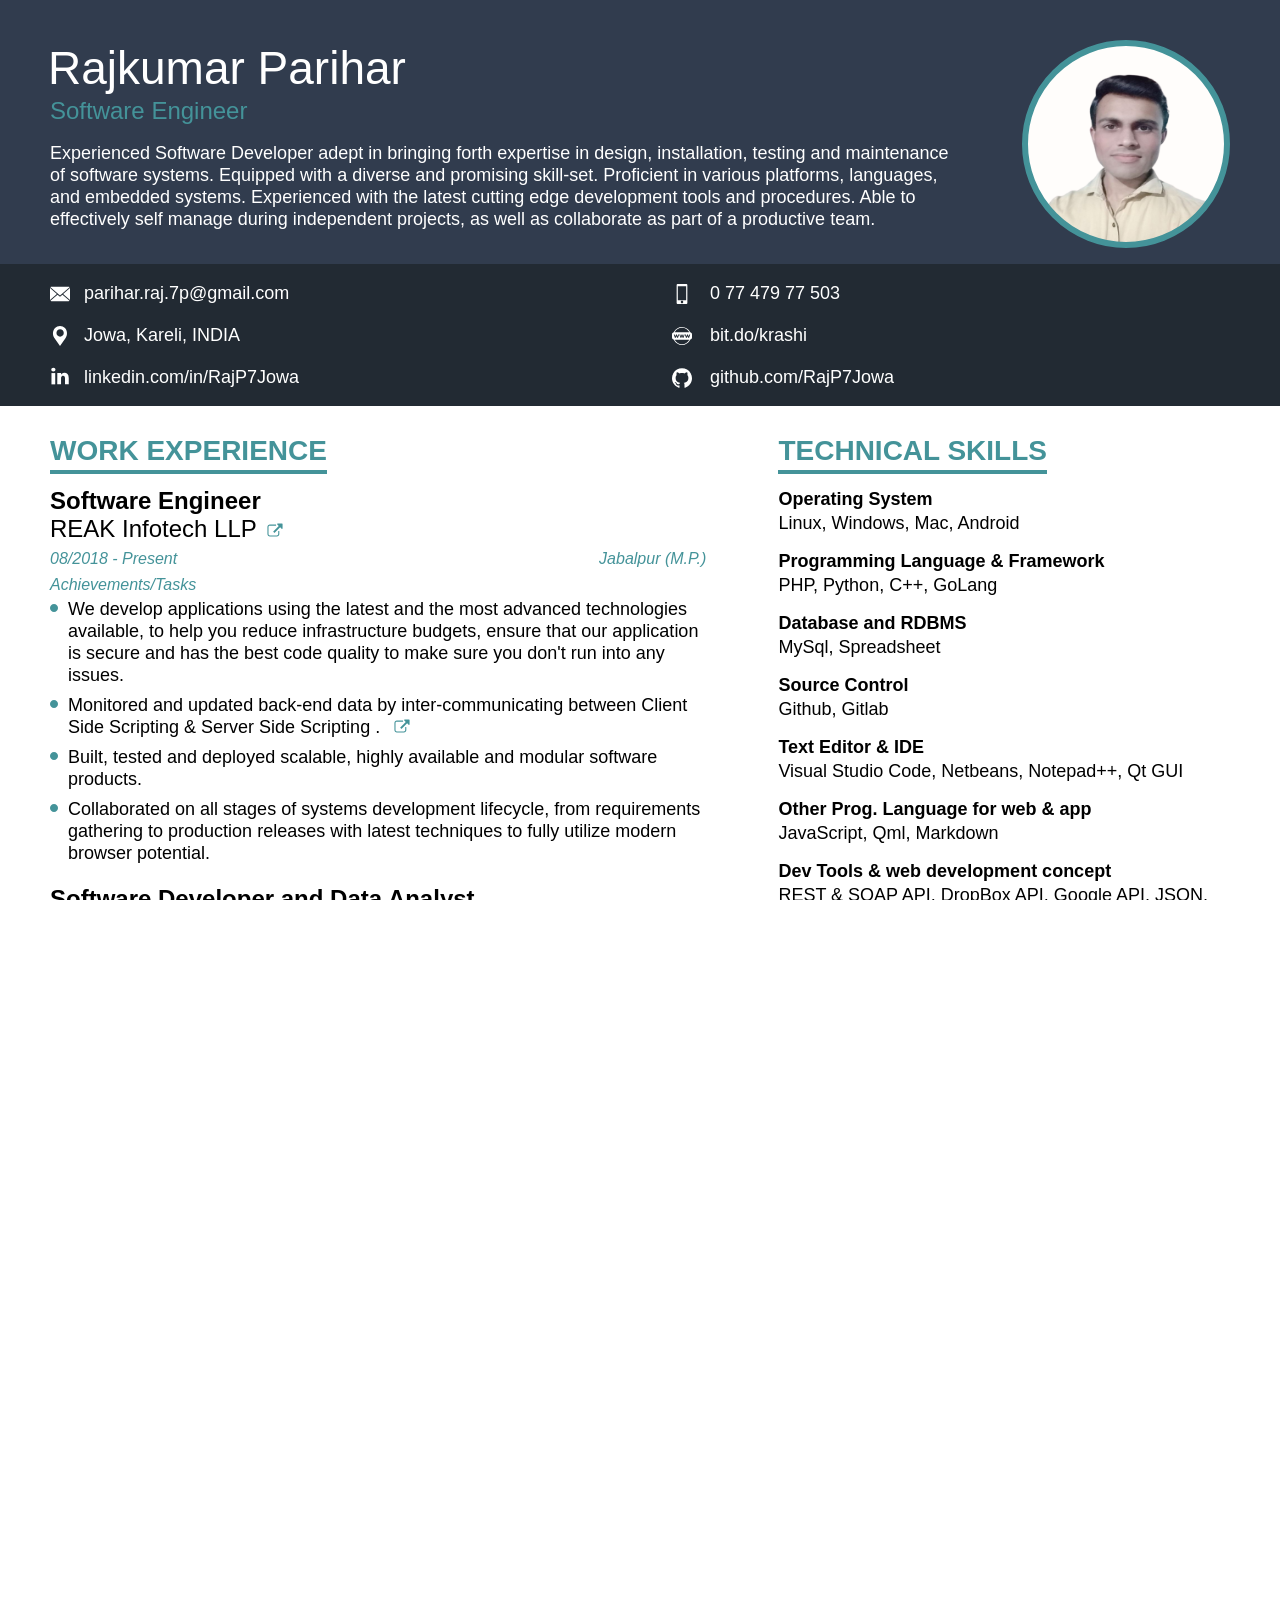
==== commit 0c305377: "Update index.html" ====
--- a/index.html
+++ b/index.html
@@ -4,8 +4,31 @@
     <meta http-equiv="content-type" content="text/html; charset=UTF-8">
     <meta charset="utf-8">
     <title>Raj Parihar</title>
-    <link rel="stylesheet" type="text/css" href="assets/styles.css">
+    <link rel="stylesheet" type="text/css" href="./assets/styles.css">
+   
+    <meta name="title" content="Raj Parihar">
+    <meta name="description"
+        content="Software Engineer">
 
+    <!-- Open Graph / Facebook -->
+    <meta property="og:type" content="website">
+    <meta property="og:url" content="https://bit.do/rajp7jowa/">
+    <meta property="og:title" content="Raj Parihar">
+    <meta property="og:description"
+        content="Software Engineer">
+    <meta property="og:image"
+        content="https://repository-images.githubusercontent.com/254122640/ba343c00-8d69-11eb-802e-8c443d998c90">
+
+    <!-- Twitter -->
+    <meta property="twitter:card" content="summary_large_image">
+    <meta property="twitter:url" content="https://bit.do/rajp7jowa/">
+    <meta property="twitter:title" content="Raj Parihar">
+    <meta property="twitter:description"
+        content="Software Engineer">
+    <meta property="twitter:image"
+        content="https://repository-images.githubusercontent.com/254122640/ba343c00-8d69-11eb-802e-8c443d998c90">
+
+    
 </head>
 
 <body id="q1sx_q-editor" q1uc_q-status="done" class="hover-firefox q1jj_q-firefox q1jg_q-download-due-to-premium"
@@ -58,7 +81,7 @@
                                 <div class="q1qd_q-holder"
                                     style="width:208px!important; max-width:220px!important; max-height:220px!important;">
                                     <div class="q1qd_q-holder-img x-t-c2-border"
-                                            style="width:208px!important; max-width:220px!important; max-height:220px!important; height:208px!important; background: url('./assets/rajimg.jpg') no-repeat;background-size: 100% 100%;">
+                                            style="width:208px!important; max-width:220px!important; max-height:220px!important; height:208px!important; background: url('./assets/rajimg.png') no-repeat;background-size: 100% 100%;">
                                     </div>
                                 </div>
                             </div>
@@ -76,7 +99,7 @@
                                 <div class="q1xq_q-contact" data-q1py_q-name="phone">
                                     <div class="q1tc_q-contact"
                                         style="background-image: url('./assets/phone.svg');">
-                                    </div><a class="q1py_q-contact q1ss_q-size-e q1ss_q-b q1xk_q-wrap-pdf " href="./id.png">0 77
+                                    </div><a class="q1py_q-contact q1ss_q-size-e q1ss_q-b q1xk_q-wrap-pdf " href="./profile.png">0 77
                                         479 77 503</a>
                                 </div>
                             </div>
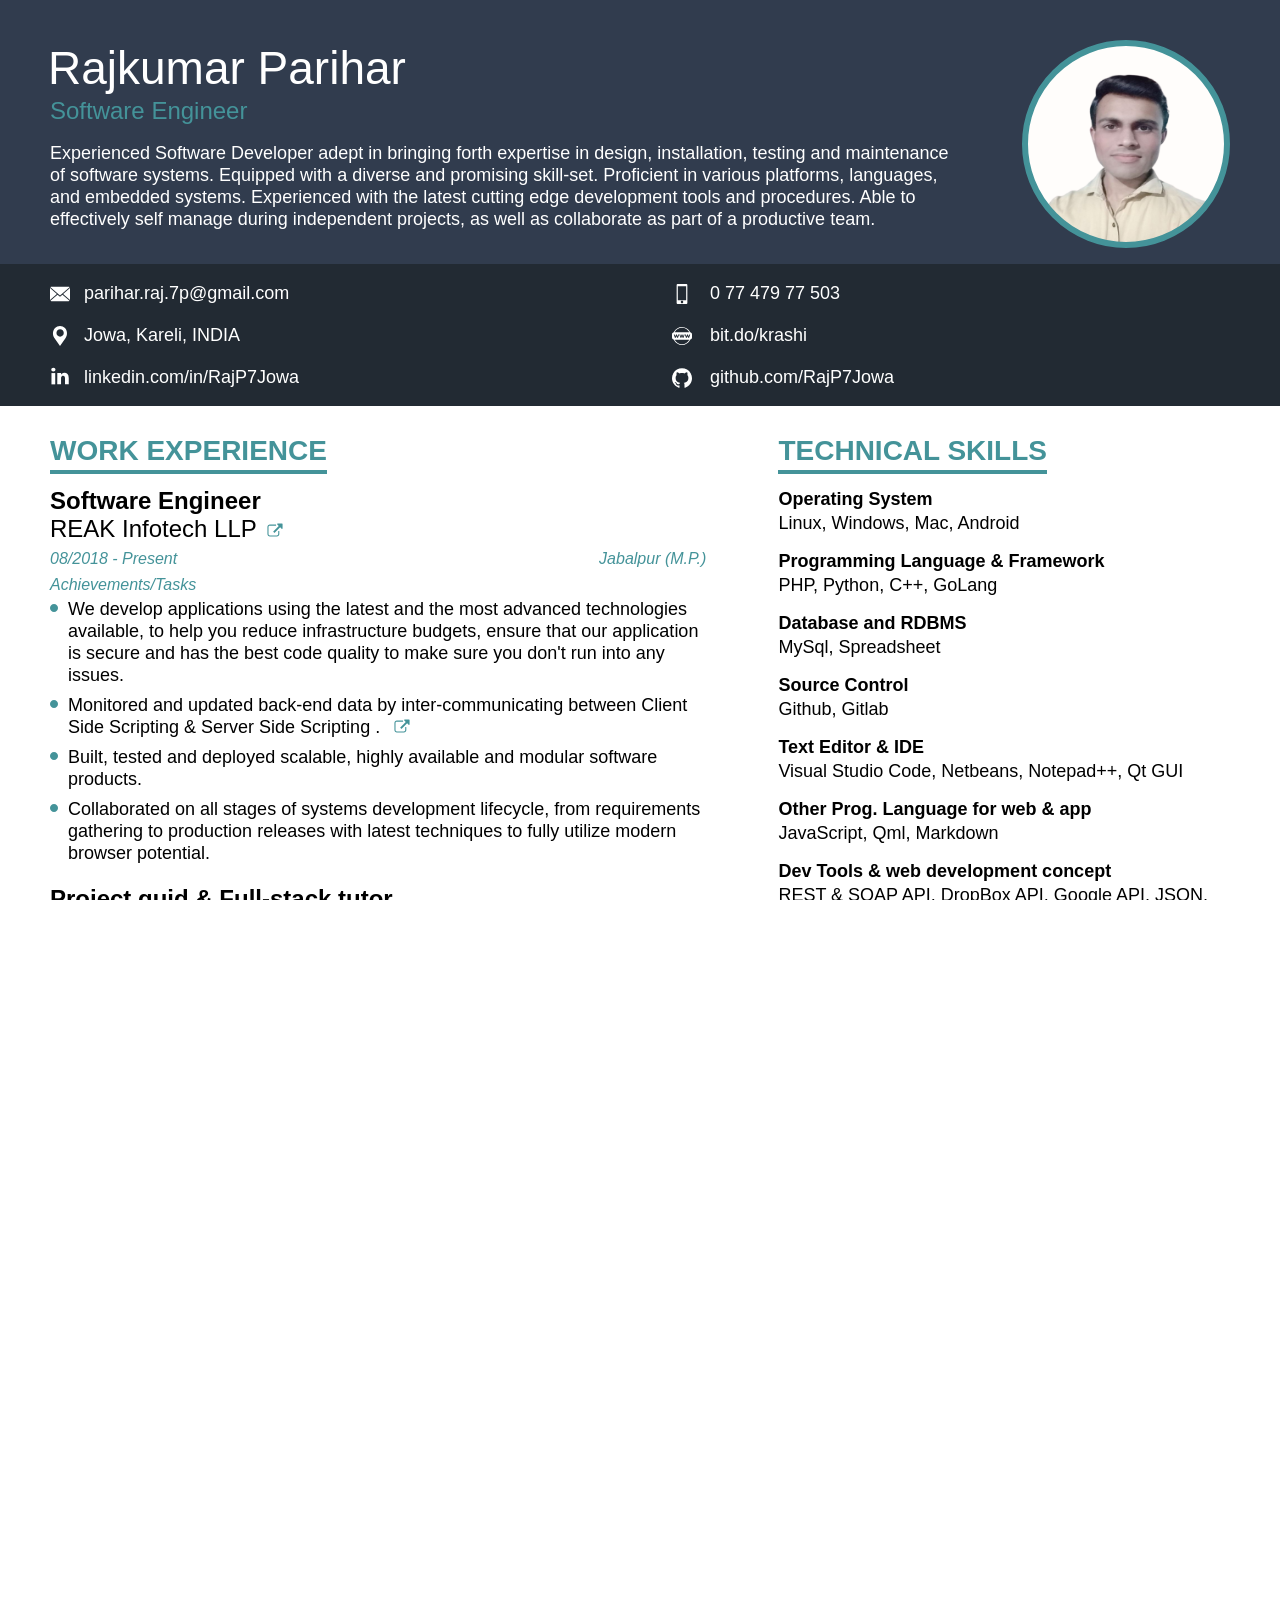
==== commit ca48ef29: "Update index.html update grkist details" ====
--- a/index.html
+++ b/index.html
@@ -1,44 +1,32 @@
-<html xml:lang="en-US" id="Ramni" lang="en-US">
-
-<head>
+<html xml:lang="en-US" id="Ramni" lang="en-US"><head>
     <meta http-equiv="content-type" content="text/html; charset=UTF-8">
     <meta charset="utf-8">
     <title>Raj Parihar</title>
     <link rel="stylesheet" type="text/css" href="./assets/styles.css">
    
     <meta name="title" content="Raj Parihar">
-    <meta name="description"
-        content="Software Engineer">
+    <meta name="description" content="Software Engineer">
 
     <!-- Open Graph / Facebook -->
     <meta property="og:type" content="website">
     <meta property="og:url" content="https://bit.do/rajp7jowa/">
     <meta property="og:title" content="Raj Parihar">
-    <meta property="og:description"
-        content="Software Engineer">
-    <meta property="og:image"
-        content="https://repository-images.githubusercontent.com/254122640/ba343c00-8d69-11eb-802e-8c443d998c90">
+    <meta property="og:description" content="Software Engineer">
+    <meta property="og:image" content="https://repository-images.githubusercontent.com/254122640/ba343c00-8d69-11eb-802e-8c443d998c90">
 
     <!-- Twitter -->
     <meta property="twitter:card" content="summary_large_image">
     <meta property="twitter:url" content="https://bit.do/rajp7jowa/">
     <meta property="twitter:title" content="Raj Parihar">
-    <meta property="twitter:description"
-        content="Software Engineer">
-    <meta property="twitter:image"
-        content="https://repository-images.githubusercontent.com/254122640/ba343c00-8d69-11eb-802e-8c443d998c90">
+    <meta property="twitter:description" content="Software Engineer">
+    <meta property="twitter:image" content="https://repository-images.githubusercontent.com/254122640/ba343c00-8d69-11eb-802e-8c443d998c90">
 
     
 </head>
 
-<body id="q1sx_q-editor" q1uc_q-status="done" class="hover-firefox q1jj_q-firefox q1jg_q-download-due-to-premium"
-    data-nvt-category="editor" data-q1vy_q-mode="q1sv_q-resume-edit">
-    <div class="q1ne_q-page q1ta_q-wrapper qjx_q" data-q1ns_q="A4"
-        data-q1vz_q-id="b56bf180-78b7-11ea-92cc-2b1dc00fddeb">
-        <div class="yna-x-doc-4 q1ta_q q1ta_q-resume" data-q1ss_q-option="ubuntu" data-q1ss_q-size="2"
-            data-q1qo_q-class="2" data-q1qo_q-option="1" data-q1tt_q="mid" data-q1jq_q="58"
-            data-q1jq_q-rates-left="x-bs-2" data-q1jq_q-rates-right="x-bs-1" data-q1su_q-label-hide="false"
-            data-q1nu_q-index="3" data-q1ta_q-index="0" data-q1ma_q="1612681347438-0" data-cv-resume-has-footer="false">
+<body id="q1sx_q-editor" q1uc_q-status="done" class="hover-firefox q1jj_q-firefox q1jg_q-download-due-to-premium" data-nvt-category="editor" data-q1vy_q-mode="q1sv_q-resume-edit">
+    <div class="q1ne_q-page q1ta_q-wrapper qjx_q" data-q1ns_q="A4" data-q1vz_q-id="b56bf180-78b7-11ea-92cc-2b1dc00fddeb">
+        <div class="yna-x-doc-4 q1ta_q q1ta_q-resume" data-q1ss_q-option="ubuntu" data-q1ss_q-size="2" data-q1qo_q-class="2" data-q1qo_q-option="1" data-q1tt_q="mid" data-q1jq_q="58" data-q1jq_q-rates-left="x-bs-2" data-q1jq_q-rates-right="x-bs-1" data-q1su_q-label-hide="false" data-q1nu_q-index="3" data-q1ta_q-index="0" data-q1ma_q="1612681347438-0" data-cv-resume-has-footer="false">
             <div class="q1ne_q-sides q1nt_q-box">
                 <div class="x-t-c1 q1xq_q-side-top" data-q1qd_q-show="true" data-q1qd_q-style="round">
                     <div class="q1xq_q-header">
@@ -48,14 +36,10 @@
                                     <div class="q1py_q-full-name q1ss_q-size-a q1ss_q-b q1xk_q-wrap-pdf ">
                                         Rajkumar Parihar</div>
                                     <div class="q1tj_q-title">
-                                        <div class="yna-section-title yna-section-title q1jh_q q1nj_q-basic q1jh_q-simple"
-                                            data-q1hk_q="title1586255148465" data-q1db_q="title">
-                                            <div class="q1wb_q q1cu_q-field q1cu_q-field-outer" data-novo-align=""
-                                                data-q1vh_q-text-enabled="false">
-                                                <div class="q1wb_q q1cu_q-field q1cu_q-field-inner">
-                                                    <div data-q1py_q="title-desc"
-                                                        class="q1ss_q-size-c q1ss_q-b q1py_q x-t-c1-color q1xk_q-wrap-pdf q1py_q-mandatory"
-                                                        data-qwd_q="Professional Title" >Software
+                                        <div class="yna-section-title yna-section-title q1jh_q q1nj_q-basic q1jh_q-simple" data-q1hk_q="title1586255148465" data-q1db_q="title">
+                                            <div class="q1wb_q q1cu_q-field q1cu_q-field-outer" data-novo-align="" data-q1vh_q-text-enabled="false">
+                                                <div class="q1wb_q q1cu_q-field q1cu_q-field-inner">
+                                                    <div data-q1py_q="title-desc" class="q1ss_q-size-c q1ss_q-b q1py_q x-t-c1-color q1xk_q-wrap-pdf q1py_q-mandatory" data-qwd_q="Professional Title">Software
                                                         Engineer
                                                     </div>
                                                 </div>
@@ -64,13 +48,10 @@
                                     </div>
                                 </div>
                                 <div class="q1tj_q-summary">
-                                    <div class="yna-section-summary q1jh_q q1nj_q-basic q1jh_q-simple"
-                                        data-q1hk_q="summary1586255152680" data-q1db_q="summary">
-                                        <div class="q1wb_q q1cu_q-field q1cu_q-field-outer" data-novo-align=""
-                                            data-q1vh_q-text-enabled="true">
+                                    <div class="yna-section-summary q1jh_q q1nj_q-basic q1jh_q-simple" data-q1hk_q="summary1586255152680" data-q1db_q="summary">
+                                        <div class="q1wb_q q1cu_q-field q1cu_q-field-outer" data-novo-align="" data-q1vh_q-text-enabled="true">
                                             <div class="q1wb_q q1cu_q-field q1cu_q-field-inner">
-                                                <div class="q1py_q q1ss_q-size-e q1ss_q-b q1py_q-mandatory"
-                                                    >Experienced Software Developer adept in bringing forth expertise in design, installation, testing and maintenance of software systems. Equipped with a diverse and promising skill-set. Proficient in various platforms, languages, and embedded systems. Experienced with the latest cutting edge development tools and procedures. Able to effectively self manage during independent projects, as well as collaborate as part of a productive team.</div>
+                                                <div class="q1py_q q1ss_q-size-e q1ss_q-b q1py_q-mandatory">Experienced Software Developer adept in bringing forth expertise in design, installation, testing and maintenance of software systems. Equipped with a diverse and promising skill-set. Proficient in various platforms, languages, and embedded systems. Experienced with the latest cutting edge development tools and procedures. Able to effectively self manage during independent projects, as well as collaborate as part of a productive team.</div>
                                             </div>
                                         </div>
                                     </div>
@@ -78,74 +59,58 @@
                             </div>
                             <div class="q1cu_q-photo q1jh_q  q1jh_q-mode-edit" data-q1db_q="photo">
 
-                                <div class="q1qd_q-holder"
-                                    style="width:208px!important; max-width:220px!important; max-height:220px!important;">
-                                    <div class="q1qd_q-holder-img x-t-c2-border"
-                                            style="width:208px!important; max-width:220px!important; max-height:220px!important; height:208px!important; background: url('./assets/rajimg.png') no-repeat;background-size: 100% 100%;">
+                                <div class="q1qd_q-holder" style="width:208px!important; max-width:220px!important; max-height:220px!important;">
+                                    <div class="q1qd_q-holder-img x-t-c2-border" style="width:208px!important; max-width:220px!important; max-height:220px!important; height:208px!important; background: url('./assets/rajimg.png') no-repeat;background-size: 100% 100%;">
                                     </div>
                                 </div>
                             </div>
                         </div>
                     </div>
                     <div class="q1tj_q-contact x-t-c1-darker q1tj_q-0 q1xq_q-full-width">
-                        <div class="yna-section-contact q1jh_q q1jh_q-simple" data-q1db_q="contact"
-                            data-das="1612681760366" data-q1jx_q-groups="true">
+                        <div class="yna-section-contact q1jh_q q1jh_q-simple" data-q1db_q="contact" data-das="1612681760366" data-q1jx_q-groups="true">
                             <div class="q1xi_q-group">
                                 <div class="q1xq_q-contact" data-q1py_q-name="email">
                                     <div class="q1tc_q-contact" style="background-image: url('./assets/email.svg');">
-                                    </div><a href="mailto:parihar.raj.7p@gmail.com"
-                                        class="q1py_q-contact q1ss_q-size-e q1ss_q-b q1xk_q-wrap-pdf ">parihar.raj.7p@gmail.com</a>
+                                    </div><a href="mailto:parihar.raj.7p@gmail.com" class="q1py_q-contact q1ss_q-size-e q1ss_q-b q1xk_q-wrap-pdf ">parihar.raj.7p@gmail.com</a>
                                 </div>
                                 <div class="q1xq_q-contact" data-q1py_q-name="phone">
-                                    <div class="q1tc_q-contact"
-                                        style="background-image: url('./assets/phone.svg');">
+                                    <div class="q1tc_q-contact" style="background-image: url('./assets/phone.svg');">
                                     </div><a class="q1py_q-contact q1ss_q-size-e q1ss_q-b q1xk_q-wrap-pdf " href="./profile.png">0 77
                                         479 77 503</a>
                                 </div>
                             </div>
                             <div class="q1xi_q-group">
                                 <div class="q1xq_q-contact" data-q1py_q-name="address_mask">
-                                    <div class="q1tc_q-contact"
-                                        style="background-image: url('./assets/address.svg');">
+                                    <div class="q1tc_q-contact" style="background-image: url('./assets/address.svg');">
                                     </div><a class="q1py_q-contact q1ss_q-size-e q1ss_q-b q1xk_q-wrap-pdf " href="https://goo.gl/maps/8654zmmfM7KNDVEi8">Jowa,
                                         Kareli, INDIA</a>
                                 </div>
                                 <div class="q1xq_q-contact" data-q1py_q-name="website">
-                                    <div class="q1tc_q-contact"
-                                        style="background-image: url('./assets/www.svg');">
-                                    </div><a href="http://bit.do/krashi"
-                                        class="q1py_q-contact q1ss_q-size-e q1ss_q-b q1xk_q-wrap-pdf ">bit.do/krashi</a>
+                                    <div class="q1tc_q-contact" style="background-image: url('./assets/www.svg');">
+                                    </div><a href="http://bit.do/krashi" class="q1py_q-contact q1ss_q-size-e q1ss_q-b q1xk_q-wrap-pdf ">bit.do/krashi</a>
                                 </div>
                             </div>
                             <div class="q1xi_q-group">
                                 <div class="q1xq_q-contact" data-q1py_q-name="linkedin">
-                                    <div class="q1tc_q-contact"
-                                        style="background-image: url('./assets/linkedin.svg');">
-                                    </div><a href="https://linkedin.com/in/RajP7Jowa"
-                                        class="q1py_q-contact q1ss_q-size-e q1ss_q-b q1xk_q-wrap-pdf ">linkedin.com/in/RajP7Jowa</a>
+                                    <div class="q1tc_q-contact" style="background-image: url('./assets/linkedin.svg');">
+                                    </div><a href="https://linkedin.com/in/RajP7Jowa" class="q1py_q-contact q1ss_q-size-e q1ss_q-b q1xk_q-wrap-pdf ">linkedin.com/in/RajP7Jowa</a>
                                 </div>
                                 <div class="q1xq_q-contact" data-q1py_q-name="github">
-                                    <div class="q1tc_q-contact"
-                                        style="background-image: url('./assets/github.svg');">
-                                    </div><a href="https://github.com/RajP7Jowa"
-                                        class="q1py_q-contact q1ss_q-size-e q1ss_q-b q1xk_q-wrap-pdf ">github.com/RajP7Jowa</a>
+                                    <div class="q1tc_q-contact" style="background-image: url('./assets/github.svg');">
+                                    </div><a href="https://github.com/RajP7Jowa" class="q1py_q-contact q1ss_q-size-e q1ss_q-b q1xk_q-wrap-pdf ">github.com/RajP7Jowa</a>
                                 </div>
                             </div>
                         </div>
                     </div>
                 </div>
                 <div class="xslot1" data-q1gm_q-level="0">
-                    <div class="yna-section-work q1jh_q  q1wc_q-big qzv_q" data-qzz_q="1" data-q1xk_q-el-list-el-row="1"
-                        data-q1db_q="work">
+                    <div class="yna-section-work q1jh_q  q1wc_q-big qzv_q" data-qzz_q="1" data-q1xk_q-el-list-el-row="1" data-q1db_q="work">
                         <div class="q1xq_q-section-header ">
                             <div class="q1jh_q-header-holder q1gi_q-after">
                                 <div class="x-t-c2-border q1gi_q-after q1nt_q-box">
-                                    <div class="q1wb_q q1cu_q-field q1cu_q-field-outer" data-novo-align=""
-                                        data-q1vh_q-text-enabled="false">
+                                    <div class="q1wb_q q1cu_q-field q1cu_q-field-outer" data-novo-align="" data-q1vh_q-text-enabled="false">
                                         <div class="q1wb_q q1cu_q-field q1cu_q-field-inner">
-                                            <div data-q1py_q="work-lbl" tabindex="-1"
-                                                class="q1py_q q1py_q-label q1ss_q-size-b q1ss_q-a x-t-c1-color q1xk_q-wrap-pdf  q1py_q-label"
-                                                data-qwd_q="Work Experience" >
+                                            <div data-q1py_q="work-lbl" tabindex="-1" class="q1py_q q1py_q-label q1ss_q-size-b q1ss_q-a x-t-c1-color q1xk_q-wrap-pdf  q1py_q-label" data-qwd_q="Work Experience">
                                                 Work Experience</div>
                                         </div>
                                     </div>
@@ -157,55 +122,38 @@
                                 <div class="yna-el-work-0 q1xi_q" data-q1hk_q="work1586255183401" data-q1xi_q-index="0">
                                     <div class="q1xq_q-el-content">
                                         <div class="q1xq_q-el-role">
-                                            <div class="q1wb_q q1cu_q-field q1cu_q-field-outer" data-novo-align=""
-                                                data-q1vh_q-text-enabled="false">
-                                                <div class="q1wb_q q1cu_q-field q1cu_q-field-inner">
-                                                    <div data-q1py_q="work-x_vs-role"
-                                                        class="q1py_q-el q1ss_q-size-c q1ss_q-a  q1xk_q-wrap-pdf q1py_q-mandatory"
-                                                        data-qwd_q="Title/Position" >Software
+                                            <div class="q1wb_q q1cu_q-field q1cu_q-field-outer" data-novo-align="" data-q1vh_q-text-enabled="false">
+                                                <div class="q1wb_q q1cu_q-field q1cu_q-field-inner">
+                                                    <div data-q1py_q="work-x_vs-role" class="q1py_q-el q1ss_q-size-c q1ss_q-a  q1xk_q-wrap-pdf q1py_q-mandatory" data-qwd_q="Title/Position">Software
                                                         Engineer
                                                     </div>
                                                 </div>
                                             </div>
                                         </div>
                                         <div class="q1xq_q-el-place">
-                                            <div class="q1wb_q q1cu_q-field q1cu_q-field-outer" data-novo-align=""
-                                                data-q1vh_q-text-enabled="false">
-                                                <div class="q1wb_q q1cu_q-field q1cu_q-field-inner">
-                                                    <div data-q1py_q="work-x_vs-place"
-                                                        class="q1py_q-el q1ss_q-size-c q1ss_q-b q1xk_q-wrap-pdf q1py_q-mandatory"
-                                                        data-qwd_q="Workplace/Company" >REAK
+                                            <div class="q1wb_q q1cu_q-field q1cu_q-field-outer" data-novo-align="" data-q1vh_q-text-enabled="false">
+                                                <div class="q1wb_q q1cu_q-field q1cu_q-field-inner">
+                                                    <div data-q1py_q="work-x_vs-place" class="q1py_q-el q1ss_q-size-c q1ss_q-b q1xk_q-wrap-pdf q1py_q-mandatory" data-qwd_q="Workplace/Company">REAK
                                                         Infotech LLP<div class="q1cy_q-doc-wrap yna-q1vz_q-just-visual">
-                                                            &nbsp;<a class="q1cy_q-doc yna-q1vz_q-just-visual"
-                                                                href="http://reak.in/"><svg
-                                                                    class="q1tc_q-hyperlink yna-q1vz_q-just-visual"
-                                                                    style="background-image: url('./assets/link.svg')"></svg></a>
+                                                            &nbsp;<a class="q1cy_q-doc yna-q1vz_q-just-visual" href="http://reak.in/"><svg class="q1tc_q-hyperlink yna-q1vz_q-just-visual" style="background-image: url('./assets/link.svg')"></svg></a>
                                                         </div>
                                                     </div>
                                                 </div>
                                             </div>
                                         </div>
                                         <div class="q1ne_q-el-period q1te_q-component">
-                                            <div class="q1wb_q q1cu_q-field q1cu_q-field-outer" data-novo-align=""
-                                                data-q1vh_q-text-enabled="false">
-                                                <div class="q1wb_q q1cu_q-field q1cu_q-field-inner">
-                                                    <div data-q1py_q="work-x_vs-period" tabindex="-1"
-                                                        class="q1ss_q-size-f q1ss_q-c x-t-c1-color q1py_q-el-period x-t-c1-color q1xk_q-wrap-pdf q1py_q-el q1py_q-inline-block"
-                                                        data-qwd_q="mm/yyyy - Present" >
-                                                        08/2018&nbsp;-&nbsp;Present<div
-                                                            class="yna-q1vz_q-just-visual q1tl_q-just-white">
+                                            <div class="q1wb_q q1cu_q-field q1cu_q-field-outer" data-novo-align="" data-q1vh_q-text-enabled="false">
+                                                <div class="q1wb_q q1cu_q-field q1cu_q-field-inner">
+                                                    <div data-q1py_q="work-x_vs-period" tabindex="-1" class="q1ss_q-size-f q1ss_q-c x-t-c1-color q1py_q-el-period x-t-c1-color q1xk_q-wrap-pdf q1py_q-el q1py_q-inline-block" data-qwd_q="mm/yyyy - Present">
+                                                        08/2018&nbsp;-&nbsp;Present<div class="yna-q1vz_q-just-visual q1tl_q-just-white">
                                                             ,&nbsp;</div>
                                                     </div>
                                                 </div>
                                             </div>
                                             <div class="q1xq_q-loc-right q1xq_q-el-loc">
-                                                <div class="q1wb_q q1cu_q-field q1cu_q-field-outer" data-novo-align=""
-                                                    data-q1vh_q-text-enabled="false">
+                                                <div class="q1wb_q q1cu_q-field q1cu_q-field-outer" data-novo-align="" data-q1vh_q-text-enabled="false">
                                                     <div class="q1wb_q q1cu_q-field q1cu_q-field-inner">
-                                                        <div data-q1py_q="work-x_vs-loc"
-                                                            class="q1py_q-el q1ss_q-size-f q1ss_q-c x-t-c1-color q1xk_q-wrap-pdf"
-                                                            data-qwd_q="City, Country (optional)"
-                                                            >Jabalpur (M.P.)
+                                                        <div data-q1py_q="work-x_vs-loc" class="q1py_q-el q1ss_q-size-f q1ss_q-c x-t-c1-color q1xk_q-wrap-pdf" data-qwd_q="City, Country (optional)">Jabalpur (M.P.)
                                                         </div>
                                                     </div>
                                                 </div>
@@ -214,33 +162,23 @@
                                         <div class="q1xq_q-el-list">
                                             <div class="q1xq_q-el-header">
                                                 <div class="q1gi_q-after q1nt_q-box">
-                                                    <div class="q1wb_q q1cu_q-field q1cu_q-field-outer"
-                                                        data-novo-align="" data-q1vh_q-text-enabled="false">
-                                                        <div class="q1wb_q q1cu_q-field q1cu_q-field-inner">
-                                                            <div data-q1py_q="work-x_vs-lbl_list" tabindex="-1"
-                                                                class="q1ss_q-size-f q1ss_q-c q1py_q-el q1py_q-label x-t-c1-color q1xk_q-wrap-pdf q1py_q-label"
-                                                                data-qwd_q="Achievements/Tasks" >
+                                                    <div class="q1wb_q q1cu_q-field q1cu_q-field-outer" data-novo-align="" data-q1vh_q-text-enabled="false">
+                                                        <div class="q1wb_q q1cu_q-field q1cu_q-field-inner">
+                                                            <div data-q1py_q="work-x_vs-lbl_list" tabindex="-1" class="q1ss_q-size-f q1ss_q-c q1py_q-el q1py_q-label x-t-c1-color q1xk_q-wrap-pdf q1py_q-label" data-qwd_q="Achievements/Tasks">
                                                                 Achievements/Tasks</div>
                                                         </div>
                                                     </div>
                                                 </div>
                                             </div>
                                             <div class="q1su_q q1ss_q-b">
-                                                <div class="q1xq_q-group"
-                                                    data-q1wy_q-temp="work-1612681347303-1612681347300">
-                                                    <div class="yna-list-el-work-0-list-0 q1su_q-el"
-                                                        data-q1su_q-el-index="0" data-q1wy_q-temp="1612681347303">
-                                                        <div class="q1ne_q-list-item-bullet"
-                                                            style="background-image: url('./assets/circle.svg');">
+                                                <div class="q1xq_q-group" data-q1wy_q-temp="work-1612681347303-1612681347300">
+                                                    <div class="yna-list-el-work-0-list-0 q1su_q-el" data-q1su_q-el-index="0" data-q1wy_q-temp="1612681347303">
+                                                        <div class="q1ne_q-list-item-bullet" style="background-image: url('./assets/circle.svg');">
                                                         </div>
                                                         <div class="q1xq_q-el-sub-content">
-                                                            <div class="q1wb_q q1cu_q-field q1cu_q-field-outer"
-                                                                data-novo-align="" data-q1vh_q-text-enabled="true">
+                                                            <div class="q1wb_q q1cu_q-field q1cu_q-field-outer" data-novo-align="" data-q1vh_q-text-enabled="true">
                                                                 <div class="q1wb_q q1cu_q-field q1cu_q-field-inner">
-                                                                    <div data-q1py_q="work-x_vs-list-x_vs"
-                                                                        class="q1py_q-el q1ss_q-size-e"
-                                                                        data-qwd_q="Accomplishment/Responsibility/Task"
-                                                                        >
+                                                                    <div data-q1py_q="work-x_vs-list-x_vs" class="q1py_q-el q1ss_q-size-e" data-qwd_q="Accomplishment/Responsibility/Task">
                                                                        We develop applications using the latest and the most advanced technologies available, to help you reduce infrastructure budgets, ensure that our application is secure and has the best code quality to make sure you don't run into any issues.                                                                       
                                                                     </div>
                                                                 </div>
@@ -248,25 +186,16 @@
                                                         </div>
                                                     </div>
                                                 </div>
-                                                <div class="q1xq_q-group"
-                                                    data-q1wy_q-temp="work-1612681347304-1612681347300">
-                                                    <div class="yna-list-el-work-0-list-1 q1su_q-el"
-                                                        data-q1su_q-el-index="1" data-q1wy_q-temp="1612681347304">
-                                                        <div class="q1ne_q-list-item-bullet"
-                                                            style="background-image: url('./assets/circle.svg');">
+                                                <div class="q1xq_q-group" data-q1wy_q-temp="work-1612681347304-1612681347300">
+                                                    <div class="yna-list-el-work-0-list-1 q1su_q-el" data-q1su_q-el-index="1" data-q1wy_q-temp="1612681347304">
+                                                        <div class="q1ne_q-list-item-bullet" style="background-image: url('./assets/circle.svg');">
                                                         </div>
                                                         <div class="q1xq_q-el-sub-content">
-                                                            <div class="q1wb_q q1cu_q-field q1cu_q-field-outer"
-                                                                data-novo-align="" data-q1vh_q-text-enabled="true">
+                                                            <div class="q1wb_q q1cu_q-field q1cu_q-field-outer" data-novo-align="" data-q1vh_q-text-enabled="true">
                                                                 <div class="q1wb_q q1cu_q-field q1cu_q-field-inner">
-                                                                    <div class="q1py_q-el q1ss_q-size-e" > Monitored and updated back-end data by inter-communicating between Client Side Scripting & Server Side Scripting .
-                                                                        <div
-                                                                            class="q1cy_q-doc-wrap yna-q1vz_q-just-visual">
-                                                                            &nbsp;<a
-                                                                                class="q1cy_q-doc yna-q1vz_q-just-visual"
-                                                                                href="https://mul8r.com/"><svg
-                                                                                    class="q1tc_q-hyperlink yna-q1vz_q-just-visual"
-                                                                                    style="background-image: url('./assets/link.svg')"></svg></a>
+                                                                    <div class="q1py_q-el q1ss_q-size-e"> Monitored and updated back-end data by inter-communicating between Client Side Scripting &amp; Server Side Scripting .
+                                                                        <div class="q1cy_q-doc-wrap yna-q1vz_q-just-visual">
+                                                                            &nbsp;<a class="q1cy_q-doc yna-q1vz_q-just-visual" href="https://mul8r.com/"><svg class="q1tc_q-hyperlink yna-q1vz_q-just-visual" style="background-image: url('./assets/link.svg')"></svg></a>
                                                                         </div>
                                                                     </div>
                                                                 </div>
@@ -274,35 +203,27 @@
                                                         </div>
                                                     </div>
                                                 </div>
-                                                <div class="q1xq_q-group"
-                                                    data-q1wy_q-temp="work-1612681347305-1612681347300">
-                                                    <div class="yna-list-el-work-0-list-2 q1su_q-el"
-                                                        data-q1su_q-el-index="2" data-q1wy_q-temp="1612681347305">
-                                                        <div class="q1ne_q-list-item-bullet"
-                                                            style="background-image: url('./assets/circle.svg');">
+                                                <div class="q1xq_q-group" data-q1wy_q-temp="work-1612681347305-1612681347300">
+                                                    <div class="yna-list-el-work-0-list-2 q1su_q-el" data-q1su_q-el-index="2" data-q1wy_q-temp="1612681347305">
+                                                        <div class="q1ne_q-list-item-bullet" style="background-image: url('./assets/circle.svg');">
                                                         </div>
                                                         <div class="q1xq_q-el-sub-content">
-                                                            <div class="q1wb_q q1cu_q-field q1cu_q-field-outer"
-                                                                data-novo-align="" data-q1vh_q-text-enabled="true">
+                                                            <div class="q1wb_q q1cu_q-field q1cu_q-field-outer" data-novo-align="" data-q1vh_q-text-enabled="true">
                                                                 <div class="q1wb_q q1cu_q-field q1cu_q-field-inner">
-                                                                    <div class="q1py_q-el q1ss_q-size-e" > Built, tested and deployed scalable, highly available and modular software products.</div>
+                                                                    <div class="q1py_q-el q1ss_q-size-e"> Built, tested and deployed scalable, highly available and modular software products.</div>
                                                                 </div>
                                                             </div>
                                                         </div>
                                                     </div>
                                                 </div>
-                                                <div class="q1xq_q-group"
-                                                    data-q1wy_q-temp="work-1612681347306-1612681347300">
-                                                    <div class="yna-list-el-work-0-list-3 q1su_q-el"
-                                                        data-q1su_q-el-index="3" data-q1wy_q-temp="1612681347306">
-                                                        <div class="q1ne_q-list-item-bullet"
-                                                            style="background-image: url('./assets/circle.svg');">
+                                                <div class="q1xq_q-group" data-q1wy_q-temp="work-1612681347306-1612681347300">
+                                                    <div class="yna-list-el-work-0-list-3 q1su_q-el" data-q1su_q-el-index="3" data-q1wy_q-temp="1612681347306">
+                                                        <div class="q1ne_q-list-item-bullet" style="background-image: url('./assets/circle.svg');">
                                                         </div>
                                                         <div class="q1xq_q-el-sub-content">
-                                                            <div class="q1wb_q q1cu_q-field q1cu_q-field-outer"
-                                                                data-novo-align="" data-q1vh_q-text-enabled="true">
+                                                            <div class="q1wb_q q1cu_q-field q1cu_q-field-outer" data-novo-align="" data-q1vh_q-text-enabled="true">
                                                                 <div class="q1wb_q q1cu_q-field q1cu_q-field-inner">
-                                                                    <div class="q1py_q-el q1ss_q-size-e" > Collaborated on all stages of systems development lifecycle, from requirements gathering to production releases with latest techniques to fully utilize modern browser potential.</div>
+                                                                    <div class="q1py_q-el q1ss_q-size-e"> Collaborated on all stages of systems development lifecycle, from requirements gathering to production releases with latest techniques to fully utilize modern browser potential.</div>
                                                                 </div>
                                                             </div>
                                                         </div>
@@ -313,59 +234,156 @@
                                     </div>
                                 </div>
                             </div>
+                            
+                            <div class="q1xi_q-group" data-q1xi_q-group-key="work1586255183412">
+                                <div class="yna-el-work-0 q1xi_q" data-q1hk_q="work1586255183401" data-q1xi_q-index="0">
+                                    <div class="q1xq_q-el-content">
+                                        <div class="q1xq_q-el-role">
+                                            <div class="q1wb_q q1cu_q-field q1cu_q-field-outer" data-novo-align="" data-q1vh_q-text-enabled="false">
+                                                <div class="q1wb_q q1cu_q-field q1cu_q-field-inner">
+                                                    <div data-q1py_q="work-x_vs-role" class="q1py_q-el q1ss_q-size-c q1ss_q-a  q1xk_q-wrap-pdf q1py_q-mandatory" data-qwd_q="Title/Position">Project guid &amp; Full-stack tutor
+                                                    </div>
+                                                </div>
+                                            </div>
+                                        </div>
+                                        <div class="q1xq_q-el-place">
+                                            <div class="q1wb_q q1cu_q-field q1cu_q-field-outer" data-novo-align="" data-q1vh_q-text-enabled="false">
+                                                <div class="q1wb_q q1cu_q-field q1cu_q-field-inner">
+                                                    <div data-q1py_q="work-x_vs-place" class="q1py_q-el q1ss_q-size-c q1ss_q-b q1xk_q-wrap-pdf q1py_q-mandatory" data-qwd_q="Workplace/Company"> 
+                                                        Guru Ramdas Khalsa Institute of Science &amp; Technology.<br>
+                                                        (Rajiv Gandhi Technical University, Bhopal) 
+                                                        <div class="q1cy_q-doc-wrap yna-q1vz_q-just-visual">
+                                                            &nbsp;<a class="q1cy_q-doc yna-q1vz_q-just-visual" href="http://grkistmca.co.in/"><svg class="q1tc_q-hyperlink yna-q1vz_q-just-visual" style="background-image: url('./assets/link.svg')"></svg></a>
+                                                        </div>
+                                                    </div>
+                                                </div>
+                                            </div>
+                                        </div>
+                                        <div class="q1ne_q-el-period q1te_q-component">
+                                            <div class="q1wb_q q1cu_q-field q1cu_q-field-outer" data-novo-align="" data-q1vh_q-text-enabled="false">
+                                                <div class="q1wb_q q1cu_q-field q1cu_q-field-inner">
+                                                    <div data-q1py_q="work-x_vs-period" tabindex="-1" class="q1ss_q-size-f q1ss_q-c x-t-c1-color q1py_q-el-period x-t-c1-color q1xk_q-wrap-pdf q1py_q-el q1py_q-inline-block" data-qwd_q="mm/yyyy - Present">
+                                                        04/2021&nbsp;-&nbsp;06/2021<div class="yna-q1vz_q-just-visual q1tl_q-just-white">
+                                                            ,&nbsp;</div>
+                                                    </div>
+                                                </div>
+                                            </div>
+                                            <div class="q1xq_q-loc-right q1xq_q-el-loc">
+                                                <div class="q1wb_q q1cu_q-field q1cu_q-field-outer" data-novo-align="" data-q1vh_q-text-enabled="false">
+                                                    <div class="q1wb_q q1cu_q-field q1cu_q-field-inner">
+                                                        <div data-q1py_q="work-x_vs-loc" class="q1py_q-el q1ss_q-size-f q1ss_q-c x-t-c1-color q1xk_q-wrap-pdf" data-qwd_q="City, Country (optional)">Jabalpur (M.P.)
+                                                        </div>
+                                                    </div>
+                                                </div>
+                                            </div>
+                                        </div>
+                                        <div class="q1xq_q-el-list">
+                                            <div class="q1xq_q-el-header">
+                                                <div class="q1gi_q-after q1nt_q-box">
+                                                    <div class="q1wb_q q1cu_q-field q1cu_q-field-outer" data-novo-align="" data-q1vh_q-text-enabled="false">
+                                                        <div class="q1wb_q q1cu_q-field q1cu_q-field-inner">
+                                                            <div data-q1py_q="work-x_vs-lbl_list" tabindex="-1" class="q1ss_q-size-f q1ss_q-c q1py_q-el q1py_q-label x-t-c1-color q1xk_q-wrap-pdf q1py_q-label" data-qwd_q="Achievements/Tasks">
+                                                                Achievements/Tasks</div>
+                                                        </div>
+                                                    </div>
+                                                </div>
+                                            </div>
+                                            <div class="q1su_q q1ss_q-b">
+                                                <div class="q1xq_q-group" data-q1wy_q-temp="work-1612681347303-1612681347300">
+                                                    <div class="yna-list-el-work-0-list-0 q1su_q-el" data-q1su_q-el-index="0" data-q1wy_q-temp="1612681347303">
+                                                        <div class="q1ne_q-list-item-bullet" style="background-image: url('./assets/circle.svg');">
+                                                        </div>
+                                                        <div class="q1xq_q-el-sub-content">
+                                                            <div class="q1wb_q q1cu_q-field q1cu_q-field-outer" data-novo-align="" data-q1vh_q-text-enabled="true">
+                                                                <div class="q1wb_q q1cu_q-field q1cu_q-field-inner">
+                                                                    <div data-q1py_q="work-x_vs-list-x_vs" class="q1py_q-el q1ss_q-size-e" data-qwd_q="Accomplishment/Responsibility/Task"> We start training on every php project with the basics.
+                                                                    </div>
+                                                                </div>
+                                                            </div>
+                                                        </div>
+                                                    </div>
+                                                </div>
+                                                <div class="q1xq_q-group" data-q1wy_q-temp="work-1612681347304-1612681347300">
+                                                    <div class="yna-list-el-work-0-list-1 q1su_q-el" data-q1su_q-el-index="1" data-q1wy_q-temp="1612681347304">
+                                                        <div class="q1ne_q-list-item-bullet" style="background-image: url('./assets/circle.svg');">
+                                                        </div>
+                                                        <div class="q1xq_q-el-sub-content">
+                                                            <div class="q1wb_q q1cu_q-field q1cu_q-field-outer" data-novo-align="" data-q1vh_q-text-enabled="true">
+                                                                <div class="q1wb_q q1cu_q-field q1cu_q-field-inner">
+                                                                    <div class="q1py_q-el q1ss_q-size-e"> We help to students to split up your project into simpler modules for easy understanding.
+                                                                    </div>
+                                                                </div>
+                                                            </div>
+                                                        </div>
+                                                    </div>
+                                                </div>
+                                                <div class="q1xq_q-group" data-q1wy_q-temp="work-1612681347305-1612681347300">
+                                                    <div class="yna-list-el-work-0-list-2 q1su_q-el" data-q1su_q-el-index="2" data-q1wy_q-temp="1612681347305">
+                                                        <div class="q1ne_q-list-item-bullet" style="background-image: url('./assets/circle.svg');">
+                                                        </div>
+                                                        <div class="q1xq_q-el-sub-content">
+                                                            <div class="q1wb_q q1cu_q-field q1cu_q-field-outer" data-novo-align="" data-q1vh_q-text-enabled="true">
+                                                                <div class="q1wb_q q1cu_q-field q1cu_q-field-inner">
+                                                                    <div class="q1py_q-el q1ss_q-size-e"> We introduce to a well-developed repository of foundation content.</div>
+                                                                </div>
+                                                            </div>
+                                                        </div>
+                                                    </div>
+                                                </div>
+                                                <div class="q1xq_q-group" data-q1wy_q-temp="work-1612681347306-1612681347300">
+                                                    <div class="yna-list-el-work-0-list-3 q1su_q-el" data-q1su_q-el-index="3" data-q1wy_q-temp="1612681347306">
+                                                        <div class="q1ne_q-list-item-bullet" style="background-image: url('./assets/circle.svg');">
+                                                        </div>
+                                                        <div class="q1xq_q-el-sub-content">
+                                                            <div class="q1wb_q q1cu_q-field q1cu_q-field-outer" data-novo-align="" data-q1vh_q-text-enabled="true">
+                                                                <div class="q1wb_q q1cu_q-field q1cu_q-field-inner">
+                                                                    <div class="q1py_q-el q1ss_q-size-e"> we guide to students integrating every module into a fully functional end product. </div>
+                                                                </div>
+                                                            </div>
+                                                        </div>
+                                                    </div>
+                                                </div>
+                                            </div>
+                                        </div>
+                                    </div>
+                                </div>
+                            </div>
+
                             <div class="q1xi_q-group" data-q1xi_q-group-key="work1586255185227">
                                 <div class="yna-el-work-1 q1xi_q" data-q1hk_q="work1586255185227" data-q1xi_q-index="1">
                                     <div class="q1xq_q-el-content">
                                         <div class="q1xq_q-el-role">
-                                            <div class="q1wb_q q1cu_q-field q1cu_q-field-outer" data-novo-align=""
-                                                data-q1vh_q-text-enabled="false">
-                                                <div class="q1wb_q q1cu_q-field q1cu_q-field-inner">
-                                                    <div data-q1py_q="work-x_vs-role"
-                                                        class="q1py_q-el q1ss_q-size-c q1ss_q-a  q1xk_q-wrap-pdf q1py_q-mandatory"
-                                                        data-qwd_q="Title/Position" >Software Developer and Data Analyst</div>
+                                            <div class="q1wb_q q1cu_q-field q1cu_q-field-outer" data-novo-align="" data-q1vh_q-text-enabled="false">
+                                                <div class="q1wb_q q1cu_q-field q1cu_q-field-inner">
+                                                    <div data-q1py_q="work-x_vs-role" class="q1py_q-el q1ss_q-size-c q1ss_q-a  q1xk_q-wrap-pdf q1py_q-mandatory" data-qwd_q="Title/Position">Software Developer and Data Analyst</div>
                                                 </div>
                                             </div>
                                         </div>
                                         <div class="q1xq_q-el-place">
-                                            <div class="q1wb_q q1cu_q-field q1cu_q-field-outer" data-novo-align=""
-                                                data-q1vh_q-text-enabled="false">
-                                                <div class="q1wb_q q1cu_q-field q1cu_q-field-inner">
-                                                    <div data-q1py_q="work-x_vs-place"
-                                                        class="q1py_q-el q1ss_q-size-c q1ss_q-b q1xk_q-wrap-pdf q1py_q-mandatory"
-                                                        data-qwd_q="Workplace/Company" >Ruprah
+                                            <div class="q1wb_q q1cu_q-field q1cu_q-field-outer" data-novo-align="" data-q1vh_q-text-enabled="false">
+                                                <div class="q1wb_q q1cu_q-field q1cu_q-field-inner">
+                                                    <div data-q1py_q="work-x_vs-place" class="q1py_q-el q1ss_q-size-c q1ss_q-b q1xk_q-wrap-pdf q1py_q-mandatory" data-qwd_q="Workplace/Company">Ruprah
                                                         Computers
-                                                        &amp; Commtech Engineers<div
-                                                            class="q1cy_q-doc-wrap yna-q1vz_q-just-visual">
-                                                            &nbsp;<a class="q1cy_q-doc yna-q1vz_q-just-visual"
-                                                                href="https://www.ruprahcomputers.com/contactus.htm"><svg
-                                                                    class="q1tc_q-hyperlink yna-q1vz_q-just-visual"
-                                                                    style="background-image: url('./assets/link.svg')"></svg></a>
+                                                        &amp; Commtech Engineers<div class="q1cy_q-doc-wrap yna-q1vz_q-just-visual">
+                                                            &nbsp;<a class="q1cy_q-doc yna-q1vz_q-just-visual" href="https://www.ruprahcomputers.com/contactus.htm"><svg class="q1tc_q-hyperlink yna-q1vz_q-just-visual" style="background-image: url('./assets/link.svg')"></svg></a>
                                                         </div>
                                                     </div>
                                                 </div>
                                             </div>
                                         </div>
                                         <div class="q1ne_q-el-period q1te_q-component">
-                                            <div class="q1wb_q q1cu_q-field q1cu_q-field-outer" data-novo-align=""
-                                                data-q1vh_q-text-enabled="false">
-                                                <div class="q1wb_q q1cu_q-field q1cu_q-field-inner">
-                                                    <div data-q1py_q="work-x_vs-period" tabindex="-1"
-                                                        class="q1ss_q-size-f q1ss_q-c x-t-c1-color q1py_q-el-period x-t-c1-color q1xk_q-wrap-pdf q1py_q-el q1py_q-inline-block"
-                                                        data-qwd_q="mm/yyyy - Present" >
-                                                        12/2017&nbsp;-&nbsp;08/2018<div
-                                                            class="yna-q1vz_q-just-visual q1tl_q-just-white">
+                                            <div class="q1wb_q q1cu_q-field q1cu_q-field-outer" data-novo-align="" data-q1vh_q-text-enabled="false">
+                                                <div class="q1wb_q q1cu_q-field q1cu_q-field-inner">
+                                                    <div data-q1py_q="work-x_vs-period" tabindex="-1" class="q1ss_q-size-f q1ss_q-c x-t-c1-color q1py_q-el-period x-t-c1-color q1xk_q-wrap-pdf q1py_q-el q1py_q-inline-block" data-qwd_q="mm/yyyy - Present">
+                                                        12/2017&nbsp;-&nbsp;08/2018<div class="yna-q1vz_q-just-visual q1tl_q-just-white">
                                                             ,&nbsp;</div>
                                                     </div>
                                                 </div>
                                             </div>
                                             <div class="q1xq_q-loc-right q1xq_q-el-loc">
-                                                <div class="q1wb_q q1cu_q-field q1cu_q-field-outer" data-novo-align=""
-                                                    data-q1vh_q-text-enabled="false">
+                                                <div class="q1wb_q q1cu_q-field q1cu_q-field-outer" data-novo-align="" data-q1vh_q-text-enabled="false">
                                                     <div class="q1wb_q q1cu_q-field q1cu_q-field-inner">
-                                                        <div data-q1py_q="work-x_vs-loc"
-                                                            class="q1py_q-el q1ss_q-size-f q1ss_q-c x-t-c1-color q1xk_q-wrap-pdf"
-                                                            data-qwd_q="City, Country (optional)"
-                                                            >Jabalpur (M. P.)
+                                                        <div data-q1py_q="work-x_vs-loc" class="q1py_q-el q1ss_q-size-f q1ss_q-c x-t-c1-color q1xk_q-wrap-pdf" data-qwd_q="City, Country (optional)">Jabalpur (M. P.)
                                                         </div>
                                                     </div>
                                                 </div>
@@ -374,59 +392,37 @@
                                         <div class="q1xq_q-el-list">
                                             <div class="q1xq_q-el-header">
                                                 <div class="q1gi_q-after q1nt_q-box">
-                                                    <div class="q1wb_q q1cu_q-field q1cu_q-field-outer"
-                                                        data-novo-align="" data-q1vh_q-text-enabled="false">
-                                                        <div class="q1wb_q q1cu_q-field q1cu_q-field-inner">
-                                                            <div data-q1py_q="work-x_vs-lbl_list" tabindex="-1"
-                                                                class="q1ss_q-size-f q1ss_q-c q1py_q-el q1py_q-label x-t-c1-color q1xk_q-wrap-pdf q1py_q-label"
-                                                                data-qwd_q="Achievements/Tasks" >
+                                                    <div class="q1wb_q q1cu_q-field q1cu_q-field-outer" data-novo-align="" data-q1vh_q-text-enabled="false">
+                                                        <div class="q1wb_q q1cu_q-field q1cu_q-field-inner">
+                                                            <div data-q1py_q="work-x_vs-lbl_list" tabindex="-1" class="q1ss_q-size-f q1ss_q-c q1py_q-el q1py_q-label x-t-c1-color q1xk_q-wrap-pdf q1py_q-label" data-qwd_q="Achievements/Tasks">
                                                                 Achievements/Tasks</div>
                                                         </div>
                                                     </div>
                                                 </div>
                                             </div>
                                             <div class="q1su_q q1ss_q-b">
-                                                <div class="q1xq_q-group"
-                                                    data-q1wy_q-temp="work-1612681347307-1612681347300">
-                                                    <div class="yna-list-el-work-1-list-0 q1su_q-el"
-                                                        data-q1su_q-el-index="0" data-q1wy_q-temp="1612681347307">
-                                                        <div class="q1ne_q-list-item-bullet"
-                                                            style="background-image: url('./assets/circle.svg');">
+                                                <div class="q1xq_q-group" data-q1wy_q-temp="work-1612681347307-1612681347300">
+                                                    <div class="yna-list-el-work-1-list-0 q1su_q-el" data-q1su_q-el-index="0" data-q1wy_q-temp="1612681347307">
+                                                        <div class="q1ne_q-list-item-bullet" style="background-image: url('./assets/circle.svg');">
                                                         </div>
                                                         <div class="q1xq_q-el-sub-content">
-                                                            <div class="q1wb_q q1cu_q-field q1cu_q-field-outer"
-                                                                data-novo-align="" data-q1vh_q-text-enabled="true">
+                                                            <div class="q1wb_q q1cu_q-field q1cu_q-field-outer" data-novo-align="" data-q1vh_q-text-enabled="true">
                                                                 <div class="q1wb_q q1cu_q-field q1cu_q-field-inner">
-                                                                    <div data-q1py_q="work-x_vs-list-x_vs"
-                                                                        class="q1py_q-el q1ss_q-size-e"
-                                                                        data-qwd_q="Accomplishment/Responsibility/Task"
-                                                                        >Used programming capabilities in PHP, SQL, CSS, JavaScript and other libraries as needed.</div>
+                                                                    <div data-q1py_q="work-x_vs-list-x_vs" class="q1py_q-el q1ss_q-size-e" data-qwd_q="Accomplishment/Responsibility/Task">Used programming capabilities in PHP, SQL, CSS, JavaScript and other libraries as needed.</div>
                                                                 </div>
                                                             </div>
                                                         </div>
                                                     </div>
                                                 </div>
-                                                <div class="q1xq_q-group"
-                                                    data-q1wy_q-temp="work-1612681347308-1612681347300">
-                                                    <div class="yna-list-el-work-1-list-1 q1su_q-el"
-                                                        data-q1su_q-el-index="1" data-q1wy_q-temp="1612681347308">
-                                                        <div class="q1ne_q-list-item-bullet"
-                                                            style="background-image: url('./assets/circle.svg');">
+                                                <div class="q1xq_q-group" data-q1wy_q-temp="work-1612681347308-1612681347300">
+                                                    <div class="yna-list-el-work-1-list-1 q1su_q-el" data-q1su_q-el-index="1" data-q1wy_q-temp="1612681347308">
+                                                        <div class="q1ne_q-list-item-bullet" style="background-image: url('./assets/circle.svg');">
                                                         </div>
                                                         <div class="q1xq_q-el-sub-content">
-                                                            <div class="q1wb_q q1cu_q-field q1cu_q-field-outer"
-                                                                data-novo-align="" data-q1vh_q-text-enabled="true">
+                                                            <div class="q1wb_q q1cu_q-field q1cu_q-field-outer" data-novo-align="" data-q1vh_q-text-enabled="true">
                                                                 <div class="q1wb_q q1cu_q-field q1cu_q-field-inner">
-                                                                    <div data-q1py_q="work-x_vs-list-x_vs"
-                                                                        class="q1py_q-el q1ss_q-size-e"
-                                                                        data-qwd_q="Accomplishment/Responsibility/Task"
-                                                                        > Designed, implemented and monitored web pages and sites for continuous improvement.<div
-                                                                            class="q1cy_q-doc-wrap yna-q1vz_q-just-visual">
-                                                                            &nbsp;<a
-                                                                                class="q1cy_q-doc yna-q1vz_q-just-visual"
-                                                                                href="http://www.hariavtar.org/jecaajabalpur/"><svg
-                                                                                    class="q1tc_q-hyperlink yna-q1vz_q-just-visual"
-                                                                                    style="background-image: url('./assets/link.svg')"></svg></a>
+                                                                    <div data-q1py_q="work-x_vs-list-x_vs" class="q1py_q-el q1ss_q-size-e" data-qwd_q="Accomplishment/Responsibility/Task"> Designed, implemented and monitored web pages and sites for continuous improvement.<div class="q1cy_q-doc-wrap yna-q1vz_q-just-visual">
+                                                                            &nbsp;<a class="q1cy_q-doc yna-q1vz_q-just-visual" href="http://www.hariavtar.org/jecaajabalpur/"><svg class="q1tc_q-hyperlink yna-q1vz_q-just-visual" style="background-image: url('./assets/link.svg')"></svg></a>
                                                                         </div>
                                                                     </div>
                                                                 </div>
@@ -434,47 +430,28 @@
                                                         </div>
                                                     </div>
                                                 </div>
-                                                <div class="q1xq_q-group"
-                                                    data-q1wy_q-temp="work-1612681347309-1612681347300">
-                                                    <div class="yna-list-el-work-1-list-2 q1su_q-el"
-                                                        data-q1su_q-el-index="2" data-q1wy_q-temp="1612681347309">
-                                                        <div class="q1ne_q-list-item-bullet"
-                                                            style="background-image: url('./assets/circle.svg');">
+                                                <div class="q1xq_q-group" data-q1wy_q-temp="work-1612681347309-1612681347300">
+                                                    <div class="yna-list-el-work-1-list-2 q1su_q-el" data-q1su_q-el-index="2" data-q1wy_q-temp="1612681347309">
+                                                        <div class="q1ne_q-list-item-bullet" style="background-image: url('./assets/circle.svg');">
                                                         </div>
                                                         <div class="q1xq_q-el-sub-content">
-                                                            <div class="q1wb_q q1cu_q-field q1cu_q-field-outer"
-                                                                data-novo-align="" data-q1vh_q-text-enabled="true">
+                                                            <div class="q1wb_q q1cu_q-field q1cu_q-field-outer" data-novo-align="" data-q1vh_q-text-enabled="true">
                                                                 <div class="q1wb_q q1cu_q-field q1cu_q-field-inner">
-                                                                    <div data-q1py_q="work-x_vs-list-x_vs"
-                                                                        class="q1py_q-el q1ss_q-size-e"
-                                                                        data-qwd_q="Accomplishment/Responsibility/Task"
-                                                                        > Electronic Data Processing for small data to extra large data volumes.</div>
+                                                                    <div data-q1py_q="work-x_vs-list-x_vs" class="q1py_q-el q1ss_q-size-e" data-qwd_q="Accomplishment/Responsibility/Task"> Electronic Data Processing for small data to extra large data volumes.</div>
                                                                 </div>
                                                             </div>
                                                         </div>
                                                     </div>
                                                 </div>
-                                                <div class="q1xq_q-group"
-                                                    data-q1wy_q-temp="work-1612681347310-1612681347300">
-                                                    <div class="yna-list-el-work-1-list-3 q1su_q-el"
-                                                        data-q1su_q-el-index="3" data-q1wy_q-temp="1612681347310">
-                                                        <div class="q1ne_q-list-item-bullet"
-                                                            style="background-image: url('./assets/circle.svg');">
+                                                <div class="q1xq_q-group" data-q1wy_q-temp="work-1612681347310-1612681347300">
+                                                    <div class="yna-list-el-work-1-list-3 q1su_q-el" data-q1su_q-el-index="3" data-q1wy_q-temp="1612681347310">
+                                                        <div class="q1ne_q-list-item-bullet" style="background-image: url('./assets/circle.svg');">
                                                         </div>
                                                         <div class="q1xq_q-el-sub-content">
-                                                            <div class="q1wb_q q1cu_q-field q1cu_q-field-outer"
-                                                                data-novo-align="" data-q1vh_q-text-enabled="true">
+                                                            <div class="q1wb_q q1cu_q-field q1cu_q-field-outer" data-novo-align="" data-q1vh_q-text-enabled="true">
                                                                 <div class="q1wb_q q1cu_q-field q1cu_q-field-inner">
-                                                                    <div data-q1py_q="work-x_vs-list-x_vs"
-                                                                        class="q1py_q-el q1ss_q-size-e"
-                                                                        data-qwd_q="Accomplishment/Responsibility/Task"
-                                                                        >  Examination Results and  other Confidential Data  Processing.<div
-                                                                            class="q1cy_q-doc-wrap yna-q1vz_q-just-visual">
-                                                                            &nbsp;<a
-                                                                                class="q1cy_q-doc yna-q1vz_q-just-visual"
-                                                                                href="https://www.rdujabalpur.net/"><svg
-                                                                                    class="q1tc_q-hyperlink yna-q1vz_q-just-visual"
-                                                                                    style="background-image: url('./assets/link.svg')"></svg></a>
+                                                                    <div data-q1py_q="work-x_vs-list-x_vs" class="q1py_q-el q1ss_q-size-e" data-qwd_q="Accomplishment/Responsibility/Task">  Examination Results and  other Confidential Data  Processing.<div class="q1cy_q-doc-wrap yna-q1vz_q-just-visual">
+                                                                            &nbsp;<a class="q1cy_q-doc yna-q1vz_q-just-visual" href="https://www.rdujabalpur.net/"><svg class="q1tc_q-hyperlink yna-q1vz_q-just-visual" style="background-image: url('./assets/link.svg')"></svg></a>
                                                                         </div>
                                                                     </div>
                                                                 </div>
@@ -487,19 +464,16 @@
                                     </div>
                                 </div>
                             </div>
+                            
                         </div>
                     </div>
-                    <div class="yna-section-edu q1jh_q  q1wc_q-big qzv_q" data-qzz_q="1" data-q1xk_q-el-list-el-row="2"
-                        data-q1db_q="edu">
+                    <div class="yna-section-edu q1jh_q  q1wc_q-big qzv_q" data-qzz_q="1" data-q1xk_q-el-list-el-row="2" data-q1db_q="edu">
                         <div class="q1xq_q-section-header ">
                             <div class="q1jh_q-header-holder q1gi_q-after">
                                 <div class="x-t-c2-border q1gi_q-after q1nt_q-box">
-                                    <div class="q1wb_q q1cu_q-field q1cu_q-field-outer" data-novo-align=""
-                                        data-q1vh_q-text-enabled="false">
+                                    <div class="q1wb_q q1cu_q-field q1cu_q-field-outer" data-novo-align="" data-q1vh_q-text-enabled="false">
                                         <div class="q1wb_q q1cu_q-field q1cu_q-field-inner">
-                                            <div data-q1py_q="edu-lbl" tabindex="-1"
-                                                class="q1py_q q1py_q-label q1ss_q-size-b q1ss_q-a x-t-c1-color q1xk_q-wrap-pdf  q1py_q-label"
-                                                data-qwd_q="Education" >
+                                            <div data-q1py_q="edu-lbl" tabindex="-1" class="q1py_q q1py_q-label q1ss_q-size-b q1ss_q-a x-t-c1-color q1xk_q-wrap-pdf  q1py_q-label" data-qwd_q="Education">
                                                 Education</div>
                                         </div>
                                     </div>
@@ -511,58 +485,40 @@
                                 <div class="yna-el-edu-0 q1xi_q" data-q1hk_q="edu1586255273130" data-q1xi_q-index="0">
                                     <div class="q1xq_q-el-content">
                                         <div class="q1xq_q-el-role">
-                                            <div class="q1wb_q q1cu_q-field q1cu_q-field-outer" data-novo-align=""
-                                                data-q1vh_q-text-enabled="false">
-                                                <div class="q1wb_q q1cu_q-field q1cu_q-field-inner">
-                                                    <div data-q1py_q="edu-x_vs-role"
-                                                        class="q1py_q-el q1ss_q-size-c q1ss_q-a  q1xk_q-wrap-pdf q1py_q-mandatory"
-                                                        data-qwd_q="Study Program" >Master of
+                                            <div class="q1wb_q q1cu_q-field q1cu_q-field-outer" data-novo-align="" data-q1vh_q-text-enabled="false">
+                                                <div class="q1wb_q q1cu_q-field q1cu_q-field-inner">
+                                                    <div data-q1py_q="edu-x_vs-role" class="q1py_q-el q1ss_q-size-c q1ss_q-a  q1xk_q-wrap-pdf q1py_q-mandatory" data-qwd_q="Study Program">Master of
                                                         Computer
                                                         Application (MCA)</div>
                                                 </div>
                                             </div>
                                         </div>
                                         <div class="q1xq_q-el-place">
-                                            <div class="q1wb_q q1cu_q-field q1cu_q-field-outer" data-novo-align=""
-                                                data-q1vh_q-text-enabled="false">
-                                                <div class="q1wb_q q1cu_q-field q1cu_q-field-inner">
-                                                    <div data-q1py_q="edu-x_vs-place"
-                                                        class="q1py_q-el q1ss_q-size-c q1ss_q-b q1py_q-mandatory"
-                                                        data-qwd_q="Institution/Place of Education"
-                                                        >Guru Ramdas Khalsa
+                                            <div class="q1wb_q q1cu_q-field q1cu_q-field-outer" data-novo-align="" data-q1vh_q-text-enabled="false">
+                                                <div class="q1wb_q q1cu_q-field q1cu_q-field-inner">
+                                                    <div data-q1py_q="edu-x_vs-place" class="q1py_q-el q1ss_q-size-c q1ss_q-b q1py_q-mandatory" data-qwd_q="Institution/Place of Education">Guru Ramdas Khalsa
                                                         Institute of Science &amp; Technology.
-                                                        <br/>(Rajiv Gandhi Technical University, Bhopal)
+                                                        <br>(Rajiv Gandhi Technical University, Bhopal)
                                                         <div class="q1cy_q-doc-wrap yna-q1vz_q-just-visual">
-                                                            &nbsp;<a class="q1cy_q-doc yna-q1vz_q-just-visual"
-                                                                href="http://grkistmca.co.in"><svg
-                                                                    class="q1tc_q-hyperlink yna-q1vz_q-just-visual"
-                                                                    style="background-image: url('./assets/link.svg')"></svg></a>
+                                                            &nbsp;<a class="q1cy_q-doc yna-q1vz_q-just-visual" href="http://grkistmca.co.in"><svg class="q1tc_q-hyperlink yna-q1vz_q-just-visual" style="background-image: url('./assets/link.svg')"></svg></a>
                                                         </div>
                                                     </div>
                                                 </div>
                                             </div>
                                         </div>
                                         <div class="q1ne_q-el-period q1te_q-component">
-                                            <div class="q1wb_q q1cu_q-field q1cu_q-field-outer" data-novo-align=""
-                                                data-q1vh_q-text-enabled="false">
-                                                <div class="q1wb_q q1cu_q-field q1cu_q-field-inner">
-                                                    <div data-q1py_q="edu-x_vs-period" tabindex="-1"
-                                                        class="q1ss_q-size-f q1ss_q-c x-t-c1-color q1py_q-el-period x-t-c1-color q1xk_q-wrap-pdf q1py_q-el q1py_q-inline-block"
-                                                        data-qwd_q="mm/yyyy - Present" >
-                                                        07/2016&nbsp;-&nbsp;07/2018<div
-                                                            class="yna-q1vz_q-just-visual q1tl_q-just-white">
+                                            <div class="q1wb_q q1cu_q-field q1cu_q-field-outer" data-novo-align="" data-q1vh_q-text-enabled="false">
+                                                <div class="q1wb_q q1cu_q-field q1cu_q-field-inner">
+                                                    <div data-q1py_q="edu-x_vs-period" tabindex="-1" class="q1ss_q-size-f q1ss_q-c x-t-c1-color q1py_q-el-period x-t-c1-color q1xk_q-wrap-pdf q1py_q-el q1py_q-inline-block" data-qwd_q="mm/yyyy - Present">
+                                                        07/2016&nbsp;-&nbsp;07/2018<div class="yna-q1vz_q-just-visual q1tl_q-just-white">
                                                             ,&nbsp;</div>
                                                     </div>
                                                 </div>
                                             </div>
                                             <div class="q1xq_q-loc-right q1xq_q-el-loc">
-                                                <div class="q1wb_q q1cu_q-field q1cu_q-field-outer" data-novo-align=""
-                                                    data-q1vh_q-text-enabled="false">
+                                                <div class="q1wb_q q1cu_q-field q1cu_q-field-outer" data-novo-align="" data-q1vh_q-text-enabled="false">
                                                     <div class="q1wb_q q1cu_q-field q1cu_q-field-inner">
-                                                        <div data-q1py_q="edu-x_vs-loc"
-                                                            class="q1py_q-el q1ss_q-size-f q1ss_q-c x-t-c1-color q1xk_q-wrap-pdf"
-                                                            data-qwd_q="City, Country or GPA (optional)"
-                                                            >Jabalpur (MP)
+                                                        <div data-q1py_q="edu-x_vs-loc" class="q1py_q-el q1ss_q-size-f q1ss_q-c x-t-c1-color q1xk_q-wrap-pdf" data-qwd_q="City, Country or GPA (optional)">Jabalpur (MP)
                                                         </div>
                                                     </div>
                                                 </div>
@@ -575,58 +531,39 @@
                                 <div class="yna-el-edu-1 q1xi_q" data-q1hk_q="edu1586255275116" data-q1xi_q-index="1">
                                     <div class="q1xq_q-el-content">
                                         <div class="q1xq_q-el-role">
-                                            <div class="q1wb_q q1cu_q-field q1cu_q-field-outer" data-novo-align=""
-                                                data-q1vh_q-text-enabled="false">
-                                                <div class="q1wb_q q1cu_q-field q1cu_q-field-inner">
-                                                    <div data-q1py_q="edu-x_vs-role"
-                                                        class="q1py_q-el q1ss_q-size-c q1ss_q-a  q1xk_q-wrap-pdf q1py_q-mandatory"
-                                                        data-qwd_q="Study Program" >Bachelor of
+                                            <div class="q1wb_q q1cu_q-field q1cu_q-field-outer" data-novo-align="" data-q1vh_q-text-enabled="false">
+                                                <div class="q1wb_q q1cu_q-field q1cu_q-field-inner">
+                                                    <div data-q1py_q="edu-x_vs-role" class="q1py_q-el q1ss_q-size-c q1ss_q-a  q1xk_q-wrap-pdf q1py_q-mandatory" data-qwd_q="Study Program">Bachelor of
                                                         Computer
                                                         Application (BCA)</div>
                                                 </div>
                                             </div>
                                         </div>
                                         <div class="q1xq_q-el-place">
-                                            <div class="q1wb_q q1cu_q-field q1cu_q-field-outer" data-novo-align=""
-                                                data-q1vh_q-text-enabled="false">
-                                                <div class="q1wb_q q1cu_q-field q1cu_q-field-inner">
-                                                    <div data-q1py_q="edu-x_vs-place"
-                                                        class="q1py_q-el q1ss_q-size-c q1ss_q-b q1py_q-mandatory"
-                                                        data-qwd_q="Institution/Place of Education"
-                                                        >Jabalpur College of
-                                                        Computers and Communication. <br/>(Rani Durgawati
-                                                        University, Jabalpur)<div
-                                                            class="q1cy_q-doc-wrap yna-q1vz_q-just-visual">
-                                                            &nbsp;<a class="q1cy_q-doc yna-q1vz_q-just-visual"
-                                                                href="http://jbpccc.in"><svg
-                                                                    class="q1tc_q-hyperlink yna-q1vz_q-just-visual"
-                                                                    style="background-image: url('./assets/link.svg')"></svg></a>
+                                            <div class="q1wb_q q1cu_q-field q1cu_q-field-outer" data-novo-align="" data-q1vh_q-text-enabled="false">
+                                                <div class="q1wb_q q1cu_q-field q1cu_q-field-inner">
+                                                    <div data-q1py_q="edu-x_vs-place" class="q1py_q-el q1ss_q-size-c q1ss_q-b q1py_q-mandatory" data-qwd_q="Institution/Place of Education">Jabalpur College of
+                                                        Computers and Communication. <br>(Rani Durgawati
+                                                        University, Jabalpur)<div class="q1cy_q-doc-wrap yna-q1vz_q-just-visual">
+                                                            &nbsp;<a class="q1cy_q-doc yna-q1vz_q-just-visual" href="http://jbpccc.in"><svg class="q1tc_q-hyperlink yna-q1vz_q-just-visual" style="background-image: url('./assets/link.svg')"></svg></a>
                                                         </div>
                                                     </div>
                                                 </div>
                                             </div>
                                         </div>
                                         <div class="q1ne_q-el-period q1te_q-component">
-                                            <div class="q1wb_q q1cu_q-field q1cu_q-field-outer" data-novo-align=""
-                                                data-q1vh_q-text-enabled="false">
-                                                <div class="q1wb_q q1cu_q-field q1cu_q-field-inner">
-                                                    <div data-q1py_q="edu-x_vs-period" tabindex="-1"
-                                                        class="q1ss_q-size-f q1ss_q-c x-t-c1-color q1py_q-el-period x-t-c1-color q1xk_q-wrap-pdf q1py_q-el q1py_q-inline-block"
-                                                        data-qwd_q="mm/yyyy - Present" >
-                                                        07/2013&nbsp;-&nbsp;07/2016<div
-                                                            class="yna-q1vz_q-just-visual q1tl_q-just-white">
+                                            <div class="q1wb_q q1cu_q-field q1cu_q-field-outer" data-novo-align="" data-q1vh_q-text-enabled="false">
+                                                <div class="q1wb_q q1cu_q-field q1cu_q-field-inner">
+                                                    <div data-q1py_q="edu-x_vs-period" tabindex="-1" class="q1ss_q-size-f q1ss_q-c x-t-c1-color q1py_q-el-period x-t-c1-color q1xk_q-wrap-pdf q1py_q-el q1py_q-inline-block" data-qwd_q="mm/yyyy - Present">
+                                                        07/2013&nbsp;-&nbsp;07/2016<div class="yna-q1vz_q-just-visual q1tl_q-just-white">
                                                             ,&nbsp;</div>
                                                     </div>
                                                 </div>
                                             </div>
                                             <div class="q1xq_q-loc-right q1xq_q-el-loc">
-                                                <div class="q1wb_q q1cu_q-field q1cu_q-field-outer" data-novo-align=""
-                                                    data-q1vh_q-text-enabled="false">
+                                                <div class="q1wb_q q1cu_q-field q1cu_q-field-outer" data-novo-align="" data-q1vh_q-text-enabled="false">
                                                     <div class="q1wb_q q1cu_q-field q1cu_q-field-inner">
-                                                        <div data-q1py_q="edu-x_vs-loc"
-                                                            class="q1py_q-el q1ss_q-size-f q1ss_q-c x-t-c1-color q1xk_q-wrap-pdf"
-                                                            data-qwd_q="City, Country or GPA (optional)"
-                                                            >Jabalpur (MP)
+                                                        <div data-q1py_q="edu-x_vs-loc" class="q1py_q-el q1ss_q-size-f q1ss_q-c x-t-c1-color q1xk_q-wrap-pdf" data-qwd_q="City, Country or GPA (optional)">Jabalpur (MP)
                                                         </div>
                                                     </div>
                                                 </div>
@@ -637,123 +574,16 @@
                             </div>
                         </div>
                     </div>
-                    <div class="yna-section-lang q1jh_q  q1wh_q-rt q1jp_q" data-qzz_q="1" data-q1ji_q-category="x-rt-sr"
-                        data-q1ji_q-style="x-rs-s-1" data-q1dd_q-itensify="true" data-q1db_q="lang">
-                        <div class="q1xq_q-section-header ">
-                            <div class="q1jh_q-header-holder q1gi_q-after">
-                                <div class="x-t-c2-border q1gi_q-after q1nt_q-box">
-                                    <div class="q1wb_q q1cu_q-field q1cu_q-field-outer" data-novo-align=""
-                                        data-q1vh_q-text-enabled="false">
-                                        <div class="q1wb_q q1cu_q-field q1cu_q-field-inner">
-                                            <div data-q1py_q="lang-lbl" tabindex="-1"
-                                                class="q1py_q q1py_q-label q1ss_q-size-b q1ss_q-a x-t-c1-color q1xk_q-wrap-pdf  q1py_q-label"
-                                                data-qwd_q="Languages" >
-                                                Languages</div>
-                                        </div>
-                                    </div>
-                                </div>
-                            </div>
-                        </div>
-                        <div class="qzv_q">
-                            <div class="q1xi_q-group" data-q1xi_q-group-key="lang1586255264736">
-                                <div class="yna-el-lang-0 q1xi_q" data-q1hk_q="lang1586255264736" data-q1xi_q-index="0">
-                                    <div class="q1xq_q-el-content">
-                                        <div class="q1gi_q-after q1nt_q-box">
-                                            <div class="q1xq_q-el-header">
-                                                <div class="q1gi_q-after q1nt_q-box">
-                                                    <div class="q1wb_q q1cu_q-field q1cu_q-field-outer"
-                                                        data-novo-align="" data-q1vh_q-text-enabled="false">
-                                                        <div class="q1wb_q q1cu_q-field q1cu_q-field-inner">
-                                                            <div data-q1py_q="lang-x_vs-abl"
-                                                                class="q1py_q-el q1ss_q-size-e q1ss_q-b q1xk_q-wrap-pdf  q1py_q-mandatory"
-                                                                data-qwd_q="Language" >Hindi</div>
-                                                        </div>
-                                                    </div>
-                                                </div>
-                                            </div>
-                                            <div class="q1sz_q-holder ">
-                                                <div class="q1sz_q q1sz_q-star q1sz_q-pos x-t-abl-c1"
-                                                    data-q1sz_q-index="1">
-                                                    <div class="q1sz_q-inner "></div>
-                                                </div>
-                                                <div class="q1sz_q q1sz_q-star q1sz_q-pos x-t-abl-c1"
-                                                    data-q1sz_q-index="2">
-                                                    <div class="q1sz_q-inner "></div>
-                                                </div>
-                                                <div class="q1sz_q q1sz_q-star q1sz_q-pos x-t-abl-c1"
-                                                    data-q1sz_q-index="3">
-                                                    <div class="q1sz_q-inner "></div>
-                                                </div>
-                                                <div class="q1sz_q q1sz_q-star q1sz_q-pos x-t-abl-c1"
-                                                    data-q1sz_q-index="4">
-                                                    <div class="q1sz_q-inner "></div>
-                                                </div>
-                                                <div class="q1sz_q q1sz_q-star q1sz_q-pos x-t-abl-c1"
-                                                    data-q1sz_q-index="5">
-                                                    <div class="q1sz_q-inner "></div>
-                                                </div>
-                                            </div>
-                                        </div>
-                                    </div>
-                                </div>
-                            </div>
-                            <div class="q1xi_q-group" data-q1xi_q-group-key="lang1586255262650">
-                                <div class="yna-el-lang-1 q1xi_q" data-q1hk_q="lang1586255262650" data-q1xi_q-index="1">
-                                    <div class="q1xq_q-el-content">
-                                        <div class="q1gi_q-after q1nt_q-box">
-                                            <div class="q1xq_q-el-header">
-                                                <div class="q1gi_q-after q1nt_q-box">
-                                                    <div class="q1wb_q q1cu_q-field q1cu_q-field-outer"
-                                                        data-novo-align="" data-q1vh_q-text-enabled="false">
-                                                        <div class="q1wb_q q1cu_q-field q1cu_q-field-inner">
-                                                            <div data-q1py_q="lang-x_vs-abl"
-                                                                class="q1py_q-el q1ss_q-size-e q1ss_q-b q1xk_q-wrap-pdf  q1py_q-mandatory"
-                                                                data-qwd_q="Language" >English
-                                                            </div>
-                                                        </div>
-                                                    </div>
-                                                </div>
-                                            </div>
-                                            <div class="q1sz_q-holder ">
-                                                <div class="q1sz_q q1sz_q-star q1sz_q-pos x-t-abl-c1"
-                                                    data-q1sz_q-index="1">
-                                                    <div class="q1sz_q-inner "></div>
-                                                </div>
-                                                <div class="q1sz_q q1sz_q-star q1sz_q-pos x-t-abl-c1"
-                                                    data-q1sz_q-index="2">
-                                                    <div class="q1sz_q-inner "></div>
-                                                </div>
-                                                <div class="q1sz_q q1sz_q-star q1sz_q-pos x-t-abl-c1"
-                                                    data-q1sz_q-index="3">
-                                                    <div class="q1sz_q-inner "></div>
-                                                </div>
-                                                <div class="q1sz_q q1sz_q-star q1sz_q-neg x-t-abl-c1-border"
-                                                    data-q1sz_q-index="4">
-                                                    <div class=""></div>
-                                                </div>
-                                                <div class="q1sz_q q1sz_q-star q1sz_q-neg x-t-abl-c1-border"
-                                                    data-q1sz_q-index="5">
-                                                    <div class=""></div>
-                                                </div>
-                                            </div>
-                                        </div>
-                                    </div>
-                                </div>
-                            </div>
-                        </div>
-                    </div>
+                    
                 </div>
                 <div class="xslot2" data-q1gm_q-level="0">
                     <div class="yna-section-tech q1jh_q  q1wc_q-small qzv_q" data-qzz_q="1" data-q1db_q="tech">
                         <div class="q1xq_q-section-header ">
                             <div class="q1jh_q-header-holder q1gi_q-after">
                                 <div class="x-t-c2-border q1gi_q-after q1nt_q-box">
-                                    <div class="q1wb_q q1cu_q-field q1cu_q-field-outer" data-novo-align=""
-                                        data-q1vh_q-text-enabled="false">
+                                    <div class="q1wb_q q1cu_q-field q1cu_q-field-outer" data-novo-align="" data-q1vh_q-text-enabled="false">
                                         <div class="q1wb_q q1cu_q-field q1cu_q-field-inner">
-                                            <div data-q1py_q="tech-lbl" tabindex="-1"
-                                                class="q1py_q q1py_q-label q1ss_q-size-b q1ss_q-a x-t-c1-color q1xk_q-wrap-pdf  q1py_q-label"
-                                                data-qwd_q="Technical Skills" >Technical Skills
+                                            <div data-q1py_q="tech-lbl" tabindex="-1" class="q1py_q q1py_q-label q1ss_q-size-b q1ss_q-a x-t-c1-color q1xk_q-wrap-pdf  q1py_q-label" data-qwd_q="Technical Skills">Technical Skills
                                             </div>
                                         </div>
                                     </div>
@@ -765,25 +595,18 @@
                                 <div class="yna-el-tech-0 q1xi_q" data-q1hk_q="tech1586255248713" data-q1xi_q-index="0">
                                     <div class="q1xq_q-el-content">
                                         <div class="q1xq_q-el-header q1ne_q-el-name-period">
-                                            <div class="q1wb_q q1cu_q-field q1cu_q-field-outer" data-novo-align=""
-                                                data-q1vh_q-text-enabled="false">
-                                                <div class="q1wb_q q1cu_q-field q1cu_q-field-inner">
-                                                    <div data-q1py_q="tech-x_vs-name"
-                                                        class="q1py_q-el q1ss_q-size-e q1ss_q-a q1xk_q-wrap-pdf q1py_q-mandatory"
-                                                        data-qwd_q="Group Name" >Operating System
+                                            <div class="q1wb_q q1cu_q-field q1cu_q-field-outer" data-novo-align="" data-q1vh_q-text-enabled="false">
+                                                <div class="q1wb_q q1cu_q-field q1cu_q-field-inner">
+                                                    <div data-q1py_q="tech-x_vs-name" class="q1py_q-el q1ss_q-size-e q1ss_q-a q1xk_q-wrap-pdf q1py_q-mandatory" data-qwd_q="Group Name">Operating System
                                                     </div>
                                                 </div>
                                             </div>
                                         </div>
                                         <div class="q1xq_q-el-sub-content">
                                             <div class="q1xq_q-el-sub-content-child">
-                                                <div class="q1wb_q q1cu_q-field q1cu_q-field-outer" data-novo-align=""
-                                                    data-q1vh_q-text-enabled="false">
+                                                <div class="q1wb_q q1cu_q-field q1cu_q-field-outer" data-novo-align="" data-q1vh_q-text-enabled="false">
                                                     <div class="q1wb_q q1cu_q-field q1cu_q-field-inner">
-                                                        <div data-q1py_q="tech-x_vs-desc"
-                                                            class="q1py_q-el q1ss_q-size-e q1ss_q-b q1xk_q-wrap-pdf q1py_q-mandatory"
-                                                            data-qwd_q="List of Technical Skills"
-                                                            >Linux, Windows,
+                                                        <div data-q1py_q="tech-x_vs-desc" class="q1py_q-el q1ss_q-size-e q1ss_q-b q1xk_q-wrap-pdf q1py_q-mandatory" data-qwd_q="List of Technical Skills">Linux, Windows,
                                                             Mac, Android</div>
                                                     </div>
                                                 </div>
@@ -796,12 +619,9 @@
                                 <div class="yna-el-tech-1 q1xi_q" data-q1hk_q="tech1586255249914" data-q1xi_q-index="1">
                                     <div class="q1xq_q-el-content">
                                         <div class="q1xq_q-el-header q1ne_q-el-name-period">
-                                            <div class="q1wb_q q1cu_q-field q1cu_q-field-outer" data-novo-align=""
-                                                data-q1vh_q-text-enabled="false">
-                                                <div class="q1wb_q q1cu_q-field q1cu_q-field-inner">
-                                                    <div data-q1py_q="tech-x_vs-name"
-                                                        class="q1py_q-el q1ss_q-size-e q1ss_q-a q1xk_q-wrap-pdf q1py_q-mandatory"
-                                                        data-qwd_q="Group Name" >Programming
+                                            <div class="q1wb_q q1cu_q-field q1cu_q-field-outer" data-novo-align="" data-q1vh_q-text-enabled="false">
+                                                <div class="q1wb_q q1cu_q-field q1cu_q-field-inner">
+                                                    <div data-q1py_q="tech-x_vs-name" class="q1py_q-el q1ss_q-size-e q1ss_q-a q1xk_q-wrap-pdf q1py_q-mandatory" data-qwd_q="Group Name">Programming
                                                         Language &amp; Framework
                                                     </div>
                                                 </div>
@@ -809,13 +629,9 @@
                                         </div>
                                         <div class="q1xq_q-el-sub-content">
                                             <div class="q1xq_q-el-sub-content-child">
-                                                <div class="q1wb_q q1cu_q-field q1cu_q-field-outer" data-novo-align=""
-                                                    data-q1vh_q-text-enabled="false">
+                                                <div class="q1wb_q q1cu_q-field q1cu_q-field-outer" data-novo-align="" data-q1vh_q-text-enabled="false">
                                                     <div class="q1wb_q q1cu_q-field q1cu_q-field-inner">
-                                                        <div data-q1py_q="tech-x_vs-desc"
-                                                            class="q1py_q-el q1ss_q-size-e q1ss_q-b q1xk_q-wrap-pdf q1py_q-mandatory"
-                                                            data-qwd_q="List of Technical Skills"
-                                                            >PHP, Python, C++,
+                                                        <div data-q1py_q="tech-x_vs-desc" class="q1py_q-el q1ss_q-size-e q1ss_q-b q1xk_q-wrap-pdf q1py_q-mandatory" data-qwd_q="List of Technical Skills">PHP, Python, C++,
                                                             GoLang</div>
                                                     </div>
                                                 </div>
@@ -828,12 +644,9 @@
                                 <div class="yna-el-tech-2 q1xi_q" data-q1hk_q="tech1586255244145" data-q1xi_q-index="2">
                                     <div class="q1xq_q-el-content">
                                         <div class="q1xq_q-el-header q1ne_q-el-name-period">
-                                            <div class="q1wb_q q1cu_q-field q1cu_q-field-outer" data-novo-align=""
-                                                data-q1vh_q-text-enabled="false">
-                                                <div class="q1wb_q q1cu_q-field q1cu_q-field-inner">
-                                                    <div data-q1py_q="tech-x_vs-name"
-                                                        class="q1py_q-el q1ss_q-size-e q1ss_q-a q1xk_q-wrap-pdf q1py_q-mandatory"
-                                                        data-qwd_q="Group Name" >Database and
+                                            <div class="q1wb_q q1cu_q-field q1cu_q-field-outer" data-novo-align="" data-q1vh_q-text-enabled="false">
+                                                <div class="q1wb_q q1cu_q-field q1cu_q-field-inner">
+                                                    <div data-q1py_q="tech-x_vs-name" class="q1py_q-el q1ss_q-size-e q1ss_q-a q1xk_q-wrap-pdf q1py_q-mandatory" data-qwd_q="Group Name">Database and
                                                         RDBMS
                                                     </div>
                                                 </div>
@@ -841,13 +654,9 @@
                                         </div>
                                         <div class="q1xq_q-el-sub-content">
                                             <div class="q1xq_q-el-sub-content-child">
-                                                <div class="q1wb_q q1cu_q-field q1cu_q-field-outer" data-novo-align=""
-                                                    data-q1vh_q-text-enabled="false">
+                                                <div class="q1wb_q q1cu_q-field q1cu_q-field-outer" data-novo-align="" data-q1vh_q-text-enabled="false">
                                                     <div class="q1wb_q q1cu_q-field q1cu_q-field-inner">
-                                                        <div data-q1py_q="tech-x_vs-desc"
-                                                            class="q1py_q-el q1ss_q-size-e q1ss_q-b q1xk_q-wrap-pdf q1py_q-mandatory"
-                                                            data-qwd_q="List of Technical Skills"
-                                                            >MySql,
+                                                        <div data-q1py_q="tech-x_vs-desc" class="q1py_q-el q1ss_q-size-e q1ss_q-b q1xk_q-wrap-pdf q1py_q-mandatory" data-qwd_q="List of Technical Skills">MySql,
                                                             Spreadsheet</div>
                                                     </div>
                                                 </div>
@@ -860,25 +669,18 @@
                                 <div class="yna-el-tech-3 q1xi_q" data-q1hk_q="tech1586255253724" data-q1xi_q-index="3">
                                     <div class="q1xq_q-el-content">
                                         <div class="q1xq_q-el-header q1ne_q-el-name-period">
-                                            <div class="q1wb_q q1cu_q-field q1cu_q-field-outer" data-novo-align=""
-                                                data-q1vh_q-text-enabled="false">
-                                                <div class="q1wb_q q1cu_q-field q1cu_q-field-inner">
-                                                    <div data-q1py_q="tech-x_vs-name"
-                                                        class="q1py_q-el q1ss_q-size-e q1ss_q-a q1xk_q-wrap-pdf q1py_q-mandatory"
-                                                        data-qwd_q="Group Name" >Source Control
+                                            <div class="q1wb_q q1cu_q-field q1cu_q-field-outer" data-novo-align="" data-q1vh_q-text-enabled="false">
+                                                <div class="q1wb_q q1cu_q-field q1cu_q-field-inner">
+                                                    <div data-q1py_q="tech-x_vs-name" class="q1py_q-el q1ss_q-size-e q1ss_q-a q1xk_q-wrap-pdf q1py_q-mandatory" data-qwd_q="Group Name">Source Control
                                                     </div>
                                                 </div>
                                             </div>
                                         </div>
                                         <div class="q1xq_q-el-sub-content">
                                             <div class="q1xq_q-el-sub-content-child">
-                                                <div class="q1wb_q q1cu_q-field q1cu_q-field-outer" data-novo-align=""
-                                                    data-q1vh_q-text-enabled="false">
+                                                <div class="q1wb_q q1cu_q-field q1cu_q-field-outer" data-novo-align="" data-q1vh_q-text-enabled="false">
                                                     <div class="q1wb_q q1cu_q-field q1cu_q-field-inner">
-                                                        <div data-q1py_q="tech-x_vs-desc"
-                                                            class="q1py_q-el q1ss_q-size-e q1ss_q-b q1xk_q-wrap-pdf q1py_q-mandatory"
-                                                            data-qwd_q="List of Technical Skills"
-                                                            >Github, Gitlab
+                                                        <div data-q1py_q="tech-x_vs-desc" class="q1py_q-el q1ss_q-size-e q1ss_q-b q1xk_q-wrap-pdf q1py_q-mandatory" data-qwd_q="List of Technical Skills">Github, Gitlab
                                                         </div>
                                                     </div>
                                                 </div>
@@ -891,12 +693,9 @@
                                 <div class="yna-el-tech-4 q1xi_q" data-q1hk_q="tech1586255255064" data-q1xi_q-index="4">
                                     <div class="q1xq_q-el-content">
                                         <div class="q1xq_q-el-header q1ne_q-el-name-period">
-                                            <div class="q1wb_q q1cu_q-field q1cu_q-field-outer" data-novo-align=""
-                                                data-q1vh_q-text-enabled="false">
-                                                <div class="q1wb_q q1cu_q-field q1cu_q-field-inner">
-                                                    <div data-q1py_q="tech-x_vs-name"
-                                                        class="q1py_q-el q1ss_q-size-e q1ss_q-a q1xk_q-wrap-pdf q1py_q-mandatory"
-                                                        data-qwd_q="Group Name" >Text Editor &amp;
+                                            <div class="q1wb_q q1cu_q-field q1cu_q-field-outer" data-novo-align="" data-q1vh_q-text-enabled="false">
+                                                <div class="q1wb_q q1cu_q-field q1cu_q-field-inner">
+                                                    <div data-q1py_q="tech-x_vs-name" class="q1py_q-el q1ss_q-size-e q1ss_q-a q1xk_q-wrap-pdf q1py_q-mandatory" data-qwd_q="Group Name">Text Editor &amp;
                                                         IDE
                                                     </div>
                                                 </div>
@@ -904,13 +703,9 @@
                                         </div>
                                         <div class="q1xq_q-el-sub-content">
                                             <div class="q1xq_q-el-sub-content-child">
-                                                <div class="q1wb_q q1cu_q-field q1cu_q-field-outer" data-novo-align=""
-                                                    data-q1vh_q-text-enabled="false">
+                                                <div class="q1wb_q q1cu_q-field q1cu_q-field-outer" data-novo-align="" data-q1vh_q-text-enabled="false">
                                                     <div class="q1wb_q q1cu_q-field q1cu_q-field-inner">
-                                                        <div data-q1py_q="tech-x_vs-desc"
-                                                            class="q1py_q-el q1ss_q-size-e q1ss_q-b q1xk_q-wrap-pdf q1py_q-mandatory"
-                                                            data-qwd_q="List of Technical Skills"
-                                                            >Visual Studio
+                                                        <div data-q1py_q="tech-x_vs-desc" class="q1py_q-el q1ss_q-size-e q1ss_q-b q1xk_q-wrap-pdf q1py_q-mandatory" data-qwd_q="List of Technical Skills">Visual Studio
                                                             Code, Netbeans, Notepad++, Qt GUI</div>
                                                     </div>
                                                 </div>
@@ -924,12 +719,9 @@
                                 <div class="yna-el-tech-6 q1xi_q" data-q1hk_q="tech1612678731179" data-q1xi_q-index="6">
                                     <div class="q1xq_q-el-content">
                                         <div class="q1xq_q-el-header q1ne_q-el-name-period">
-                                            <div class="q1wb_q q1cu_q-field q1cu_q-field-outer" data-novo-align=""
-                                                data-q1vh_q-text-enabled="false">
-                                                <div class="q1wb_q q1cu_q-field q1cu_q-field-inner">
-                                                    <div data-q1py_q="tech-x_vs-name"
-                                                        class="q1py_q-el q1ss_q-size-e q1ss_q-a q1xk_q-wrap-pdf q1py_q-mandatory"
-                                                        data-qwd_q="Group Name" >Other Prog.
+                                            <div class="q1wb_q q1cu_q-field q1cu_q-field-outer" data-novo-align="" data-q1vh_q-text-enabled="false">
+                                                <div class="q1wb_q q1cu_q-field q1cu_q-field-inner">
+                                                    <div data-q1py_q="tech-x_vs-name" class="q1py_q-el q1ss_q-size-e q1ss_q-a q1xk_q-wrap-pdf q1py_q-mandatory" data-qwd_q="Group Name">Other Prog.
                                                         Language
                                                         for web &amp; app</div>
                                                 </div>
@@ -937,13 +729,9 @@
                                         </div>
                                         <div class="q1xq_q-el-sub-content">
                                             <div class="q1xq_q-el-sub-content-child">
-                                                <div class="q1wb_q q1cu_q-field q1cu_q-field-outer" data-novo-align=""
-                                                    data-q1vh_q-text-enabled="false">
+                                                <div class="q1wb_q q1cu_q-field q1cu_q-field-outer" data-novo-align="" data-q1vh_q-text-enabled="false">
                                                     <div class="q1wb_q q1cu_q-field q1cu_q-field-inner">
-                                                        <div data-q1py_q="tech-x_vs-desc"
-                                                            class="q1py_q-el q1ss_q-size-e q1ss_q-b q1xk_q-wrap-pdf q1py_q-mandatory"
-                                                            data-qwd_q="List of Technical Skills"
-                                                            >JavaScript, Qml,
+                                                        <div data-q1py_q="tech-x_vs-desc" class="q1py_q-el q1ss_q-size-e q1ss_q-b q1xk_q-wrap-pdf q1py_q-mandatory" data-qwd_q="List of Technical Skills">JavaScript, Qml,
                                                             Markdown</div>
                                                     </div>
                                                 </div>
@@ -956,12 +744,9 @@
                                 <div class="yna-el-tech-7 q1xi_q" data-q1hk_q="tech1586340748070" data-q1xi_q-index="7">
                                     <div class="q1xq_q-el-content">
                                         <div class="q1xq_q-el-header q1ne_q-el-name-period">
-                                            <div class="q1wb_q q1cu_q-field q1cu_q-field-outer" data-novo-align=""
-                                                data-q1vh_q-text-enabled="false">
-                                                <div class="q1wb_q q1cu_q-field q1cu_q-field-inner">
-                                                    <div data-q1py_q="tech-x_vs-name"
-                                                        class="q1py_q-el q1ss_q-size-e q1ss_q-a q1xk_q-wrap-pdf q1py_q-mandatory"
-                                                        data-qwd_q="Group Name" >Dev Tools &amp;
+                                            <div class="q1wb_q q1cu_q-field q1cu_q-field-outer" data-novo-align="" data-q1vh_q-text-enabled="false">
+                                                <div class="q1wb_q q1cu_q-field q1cu_q-field-inner">
+                                                    <div data-q1py_q="tech-x_vs-name" class="q1py_q-el q1ss_q-size-e q1ss_q-a q1xk_q-wrap-pdf q1py_q-mandatory" data-qwd_q="Group Name">Dev Tools &amp;
                                                         web
                                                         development concept</div>
                                                 </div>
@@ -969,13 +754,9 @@
                                         </div>
                                         <div class="q1xq_q-el-sub-content">
                                             <div class="q1xq_q-el-sub-content-child">
-                                                <div class="q1wb_q q1cu_q-field q1cu_q-field-outer" data-novo-align=""
-                                                    data-q1vh_q-text-enabled="false">
+                                                <div class="q1wb_q q1cu_q-field q1cu_q-field-outer" data-novo-align="" data-q1vh_q-text-enabled="false">
                                                     <div class="q1wb_q q1cu_q-field q1cu_q-field-inner">
-                                                        <div data-q1py_q="tech-x_vs-desc"
-                                                            class="q1py_q-el q1ss_q-size-e q1ss_q-b q1py_q-mandatory"
-                                                            data-qwd_q="List of Technical Skills"
-                                                            >REST &amp; SOAP
+                                                        <div data-q1py_q="tech-x_vs-desc" class="q1py_q-el q1ss_q-size-e q1ss_q-b q1py_q-mandatory" data-qwd_q="List of Technical Skills">REST &amp; SOAP
                                                             API, DropBox API, Google API, JSON,
                                                             Curl, Postman.</div>
                                                     </div>
@@ -989,12 +770,9 @@
                                 <div class="yna-el-tech-8 q1xi_q" data-q1hk_q="tech1586257197361" data-q1xi_q-index="8">
                                     <div class="q1xq_q-el-content">
                                         <div class="q1xq_q-el-header q1ne_q-el-name-period">
-                                            <div class="q1wb_q q1cu_q-field q1cu_q-field-outer" data-novo-align=""
-                                                data-q1vh_q-text-enabled="false">
-                                                <div class="q1wb_q q1cu_q-field q1cu_q-field-inner">
-                                                    <div data-q1py_q="tech-x_vs-name"
-                                                        class="q1py_q-el q1ss_q-size-e q1ss_q-a q1xk_q-wrap-pdf q1py_q-mandatory"
-                                                        data-qwd_q="Group Name" >Front-End
+                                            <div class="q1wb_q q1cu_q-field q1cu_q-field-outer" data-novo-align="" data-q1vh_q-text-enabled="false">
+                                                <div class="q1wb_q q1cu_q-field q1cu_q-field-inner">
+                                                    <div data-q1py_q="tech-x_vs-name" class="q1py_q-el q1ss_q-size-e q1ss_q-a q1xk_q-wrap-pdf q1py_q-mandatory" data-qwd_q="Group Name">Front-End
                                                         Libraries
                                                     </div>
                                                 </div>
@@ -1002,13 +780,9 @@
                                         </div>
                                         <div class="q1xq_q-el-sub-content">
                                             <div class="q1xq_q-el-sub-content-child">
-                                                <div class="q1wb_q q1cu_q-field q1cu_q-field-outer" data-novo-align=""
-                                                    data-q1vh_q-text-enabled="false">
+                                                <div class="q1wb_q q1cu_q-field q1cu_q-field-outer" data-novo-align="" data-q1vh_q-text-enabled="false">
                                                     <div class="q1wb_q q1cu_q-field q1cu_q-field-inner">
-                                                        <div data-q1py_q="tech-x_vs-desc"
-                                                            class="q1py_q-el q1ss_q-size-e q1ss_q-b q1py_q-mandatory"
-                                                            data-qwd_q="List of Technical Skills"
-                                                            >JQuery, Tmpl,
+                                                        <div data-q1py_q="tech-x_vs-desc" class="q1py_q-el q1ss_q-size-e q1ss_q-b q1py_q-mandatory" data-qwd_q="List of Technical Skills">JQuery, Tmpl,
                                                             Bootstrap, Bulma Css, DataTable,
                                                             AmChart, Selectize, Handson-Table,
                                                             Tailwind Css</div>
@@ -1021,17 +795,98 @@
                             </div>
                         </div>
                     </div>
-                    <div class="yna-section-soft q1jh_q  q1wh_q-rt q1jp_q" data-qzz_q="1" data-q1ji_q-category="x-rt-sr"
-                        data-q1ji_q-style="x-rs-s-1" data-q1dd_q-itensify="true" data-q1db_q="soft">
+                    <div class="yna-section-lang q1jh_q  q1wh_q-rt q1jp_q" data-qzz_q="1" data-q1ji_q-category="x-rt-sr" data-q1ji_q-style="x-rs-s-1" data-q1dd_q-itensify="true" data-q1db_q="lang">
                         <div class="q1xq_q-section-header ">
                             <div class="q1jh_q-header-holder q1gi_q-after">
                                 <div class="x-t-c2-border q1gi_q-after q1nt_q-box">
-                                    <div class="q1wb_q q1cu_q-field q1cu_q-field-outer" data-novo-align=""
-                                        data-q1vh_q-text-enabled="false">
+                                    <div class="q1wb_q q1cu_q-field q1cu_q-field-outer" data-novo-align="" data-q1vh_q-text-enabled="false">
                                         <div class="q1wb_q q1cu_q-field q1cu_q-field-inner">
-                                            <div data-q1py_q="soft-lbl" tabindex="-1"
-                                                class="q1py_q q1py_q-label q1ss_q-size-b q1ss_q-a x-t-c1-color q1xk_q-wrap-pdf  q1py_q-label"
-                                                data-qwd_q="Soft Skills" >Soft
+                                            <div data-q1py_q="lang-lbl" tabindex="-1" class="q1py_q q1py_q-label q1ss_q-size-b q1ss_q-a x-t-c1-color q1xk_q-wrap-pdf  q1py_q-label" data-qwd_q="Languages">
+                                                Languages</div>
+                                        </div>
+                                    </div>
+                                </div>
+                            </div>
+                        </div>
+                        <div class="qzv_q">
+                            <div class="q1xi_q-group" data-q1xi_q-group-key="lang1586255264736">
+                                <div class="yna-el-lang-0 q1xi_q" data-q1hk_q="lang1586255264736" data-q1xi_q-index="0">
+                                    <div class="q1xq_q-el-content">
+                                        <div class="q1gi_q-after q1nt_q-box">
+                                            <div class="q1xq_q-el-header">
+                                                <div class="q1gi_q-after q1nt_q-box">
+                                                    <div class="q1wb_q q1cu_q-field q1cu_q-field-outer" data-novo-align="" data-q1vh_q-text-enabled="false">
+                                                        <div class="q1wb_q q1cu_q-field q1cu_q-field-inner">
+                                                            <div data-q1py_q="lang-x_vs-abl" class="q1py_q-el q1ss_q-size-e q1ss_q-b q1xk_q-wrap-pdf  q1py_q-mandatory" data-qwd_q="Language">Hindi</div>
+                                                        </div>
+                                                    </div>
+                                                </div>
+                                            </div>
+                                            <div class="q1sz_q-holder ">
+                                                <div class="q1sz_q q1sz_q-star q1sz_q-pos x-t-abl-c1" data-q1sz_q-index="1">
+                                                    <div class="q1sz_q-inner "></div>
+                                                </div>
+                                                <div class="q1sz_q q1sz_q-star q1sz_q-pos x-t-abl-c1" data-q1sz_q-index="2">
+                                                    <div class="q1sz_q-inner "></div>
+                                                </div>
+                                                <div class="q1sz_q q1sz_q-star q1sz_q-pos x-t-abl-c1" data-q1sz_q-index="3">
+                                                    <div class="q1sz_q-inner "></div>
+                                                </div>
+                                                <div class="q1sz_q q1sz_q-star q1sz_q-pos x-t-abl-c1" data-q1sz_q-index="4">
+                                                    <div class="q1sz_q-inner "></div>
+                                                </div>
+                                                <div class="q1sz_q q1sz_q-star q1sz_q-pos x-t-abl-c1" data-q1sz_q-index="5">
+                                                    <div class="q1sz_q-inner "></div>
+                                                </div>
+                                            </div>
+                                        </div>
+                                    </div>
+                                </div>
+                            </div>
+                            <div class="q1xi_q-group" data-q1xi_q-group-key="lang1586255262650">
+                                <div class="yna-el-lang-1 q1xi_q" data-q1hk_q="lang1586255262650" data-q1xi_q-index="1">
+                                    <div class="q1xq_q-el-content">
+                                        <div class="q1gi_q-after q1nt_q-box">
+                                            <div class="q1xq_q-el-header">
+                                                <div class="q1gi_q-after q1nt_q-box">
+                                                    <div class="q1wb_q q1cu_q-field q1cu_q-field-outer" data-novo-align="" data-q1vh_q-text-enabled="false">
+                                                        <div class="q1wb_q q1cu_q-field q1cu_q-field-inner">
+                                                            <div data-q1py_q="lang-x_vs-abl" class="q1py_q-el q1ss_q-size-e q1ss_q-b q1xk_q-wrap-pdf  q1py_q-mandatory" data-qwd_q="Language">English
+                                                            </div>
+                                                        </div>
+                                                    </div>
+                                                </div>
+                                            </div>
+                                            <div class="q1sz_q-holder ">
+                                                <div class="q1sz_q q1sz_q-star q1sz_q-pos x-t-abl-c1" data-q1sz_q-index="1">
+                                                    <div class="q1sz_q-inner "></div>
+                                                </div>
+                                                <div class="q1sz_q q1sz_q-star q1sz_q-pos x-t-abl-c1" data-q1sz_q-index="2">
+                                                    <div class="q1sz_q-inner "></div>
+                                                </div>
+                                                <div class="q1sz_q q1sz_q-star q1sz_q-pos x-t-abl-c1" data-q1sz_q-index="3">
+                                                    <div class="q1sz_q-inner "></div>
+                                                </div>
+                                                <div class="q1sz_q q1sz_q-star q1sz_q-neg x-t-abl-c1-border" data-q1sz_q-index="4">
+                                                    <div class=""></div>
+                                                </div>
+                                                <div class="q1sz_q q1sz_q-star q1sz_q-neg x-t-abl-c1-border" data-q1sz_q-index="5">
+                                                    <div class=""></div>
+                                                </div>
+                                            </div>
+                                        </div>
+                                    </div>
+                                </div>
+                            </div>
+                        </div>
+                    </div>
+<div class="yna-section-soft q1jh_q  q1wh_q-rt q1jp_q" data-qzz_q="1" data-q1ji_q-category="x-rt-sr" data-q1ji_q-style="x-rs-s-1" data-q1dd_q-itensify="true" data-q1db_q="soft">
+                        <div class="q1xq_q-section-header ">
+                            <div class="q1jh_q-header-holder q1gi_q-after">
+                                <div class="x-t-c2-border q1gi_q-after q1nt_q-box">
+                                    <div class="q1wb_q q1cu_q-field q1cu_q-field-outer" data-novo-align="" data-q1vh_q-text-enabled="false">
+                                        <div class="q1wb_q q1cu_q-field q1cu_q-field-inner">
+                                            <div data-q1py_q="soft-lbl" tabindex="-1" class="q1py_q q1py_q-label q1ss_q-size-b q1ss_q-a x-t-c1-color q1xk_q-wrap-pdf  q1py_q-label" data-qwd_q="Soft Skills">Soft
                                                 Skills</div>
                                         </div>
                                     </div>
@@ -1045,12 +900,9 @@
                                         <div class="q1gi_q-after q1nt_q-box">
                                             <div class="q1xq_q-el-header">
                                                 <div class="q1gi_q-after q1nt_q-box">
-                                                    <div class="q1wb_q q1cu_q-field q1cu_q-field-outer"
-                                                        data-novo-align="" data-q1vh_q-text-enabled="false">
-                                                        <div class="q1wb_q q1cu_q-field q1cu_q-field-inner">
-                                                            <div data-q1py_q="soft-x_vs-abl"
-                                                                class="q1py_q-el q1ss_q-size-e q1ss_q-b q1xk_q-wrap-pdf  q1py_q-mandatory"
-                                                                data-qwd_q="Soft Skill" >
+                                                    <div class="q1wb_q q1cu_q-field q1cu_q-field-outer" data-novo-align="" data-q1vh_q-text-enabled="false">
+                                                        <div class="q1wb_q q1cu_q-field q1cu_q-field-inner">
+                                                            <div data-q1py_q="soft-x_vs-abl" class="q1py_q-el q1ss_q-size-e q1ss_q-b q1xk_q-wrap-pdf  q1py_q-mandatory" data-qwd_q="Soft Skill">
                                                                 Knowledgeable
                                                                 in User Interface/Experience</div>
                                                         </div>
@@ -1058,24 +910,19 @@
                                                 </div>
                                             </div>
                                             <div class="q1sz_q-holder ">
-                                                <div class="q1sz_q q1sz_q-star q1sz_q-pos x-t-abl-c1"
-                                                    data-q1sz_q-index="1">
-                                                    <div class="q1sz_q-inner "></div>
-                                                </div>
-                                                <div class="q1sz_q q1sz_q-star q1sz_q-pos x-t-abl-c1"
-                                                    data-q1sz_q-index="2">
-                                                    <div class="q1sz_q-inner "></div>
-                                                </div>
-                                                <div class="q1sz_q q1sz_q-star q1sz_q-pos x-t-abl-c1"
-                                                    data-q1sz_q-index="3">
-                                                    <div class="q1sz_q-inner "></div>
-                                                </div>
-                                                <div class="q1sz_q q1sz_q-star q1sz_q-pos x-t-abl-c1"
-                                                    data-q1sz_q-index="4">
-                                                    <div class="q1sz_q-inner "></div>
-                                                </div>
-                                                <div class="q1sz_q q1sz_q-star q1sz_q-pos x-t-abl-c1"
-                                                    data-q1sz_q-index="5">
+                                                <div class="q1sz_q q1sz_q-star q1sz_q-pos x-t-abl-c1" data-q1sz_q-index="1">
+                                                    <div class="q1sz_q-inner "></div>
+                                                </div>
+                                                <div class="q1sz_q q1sz_q-star q1sz_q-pos x-t-abl-c1" data-q1sz_q-index="2">
+                                                    <div class="q1sz_q-inner "></div>
+                                                </div>
+                                                <div class="q1sz_q q1sz_q-star q1sz_q-pos x-t-abl-c1" data-q1sz_q-index="3">
+                                                    <div class="q1sz_q-inner "></div>
+                                                </div>
+                                                <div class="q1sz_q q1sz_q-star q1sz_q-pos x-t-abl-c1" data-q1sz_q-index="4">
+                                                    <div class="q1sz_q-inner "></div>
+                                                </div>
+                                                <div class="q1sz_q q1sz_q-star q1sz_q-pos x-t-abl-c1" data-q1sz_q-index="5">
                                                     <div class="q1sz_q-inner "></div>
                                                 </div>
                                             </div>
@@ -1089,36 +936,28 @@
                                         <div class="q1gi_q-after q1nt_q-box">
                                             <div class="q1xq_q-el-header">
                                                 <div class="q1gi_q-after q1nt_q-box">
-                                                    <div class="q1wb_q q1cu_q-field q1cu_q-field-outer"
-                                                        data-novo-align="" data-q1vh_q-text-enabled="false">
-                                                        <div class="q1wb_q q1cu_q-field q1cu_q-field-inner">
-                                                            <div data-q1py_q="soft-x_vs-abl"
-                                                                class="q1py_q-el q1ss_q-size-e q1ss_q-b q1xk_q-wrap-pdf  q1py_q-mandatory"
-                                                                data-qwd_q="Soft Skill" >Software
+                                                    <div class="q1wb_q q1cu_q-field q1cu_q-field-outer" data-novo-align="" data-q1vh_q-text-enabled="false">
+                                                        <div class="q1wb_q q1cu_q-field q1cu_q-field-inner">
+                                                            <div data-q1py_q="soft-x_vs-abl" class="q1py_q-el q1ss_q-size-e q1ss_q-b q1xk_q-wrap-pdf  q1py_q-mandatory" data-qwd_q="Soft Skill">Software
                                                                 Logic &amp; Data analysis</div>
                                                         </div>
                                                     </div>
                                                 </div>
                                             </div>
                                             <div class="q1sz_q-holder ">
-                                                <div class="q1sz_q q1sz_q-star q1sz_q-pos x-t-abl-c1"
-                                                    data-q1sz_q-index="1">
-                                                    <div class="q1sz_q-inner "></div>
-                                                </div>
-                                                <div class="q1sz_q q1sz_q-star q1sz_q-pos x-t-abl-c1"
-                                                    data-q1sz_q-index="2">
-                                                    <div class="q1sz_q-inner "></div>
-                                                </div>
-                                                <div class="q1sz_q q1sz_q-star q1sz_q-pos x-t-abl-c1"
-                                                    data-q1sz_q-index="3">
-                                                    <div class="q1sz_q-inner "></div>
-                                                </div>
-                                                <div class="q1sz_q q1sz_q-star q1sz_q-pos x-t-abl-c1"
-                                                    data-q1sz_q-index="4">
-                                                    <div class="q1sz_q-inner "></div>
-                                                </div>
-                                                <div class="q1sz_q q1sz_q-star q1sz_q-neg x-t-abl-c1-border"
-                                                    data-q1sz_q-index="5">
+                                                <div class="q1sz_q q1sz_q-star q1sz_q-pos x-t-abl-c1" data-q1sz_q-index="1">
+                                                    <div class="q1sz_q-inner "></div>
+                                                </div>
+                                                <div class="q1sz_q q1sz_q-star q1sz_q-pos x-t-abl-c1" data-q1sz_q-index="2">
+                                                    <div class="q1sz_q-inner "></div>
+                                                </div>
+                                                <div class="q1sz_q q1sz_q-star q1sz_q-pos x-t-abl-c1" data-q1sz_q-index="3">
+                                                    <div class="q1sz_q-inner "></div>
+                                                </div>
+                                                <div class="q1sz_q q1sz_q-star q1sz_q-pos x-t-abl-c1" data-q1sz_q-index="4">
+                                                    <div class="q1sz_q-inner "></div>
+                                                </div>
+                                                <div class="q1sz_q q1sz_q-star q1sz_q-neg x-t-abl-c1-border" data-q1sz_q-index="5">
                                                     <div class=""></div>
                                                 </div>
                                             </div>
@@ -1132,36 +971,28 @@
                                         <div class="q1gi_q-after q1nt_q-box">
                                             <div class="q1xq_q-el-header">
                                                 <div class="q1gi_q-after q1nt_q-box">
-                                                    <div class="q1wb_q q1cu_q-field q1cu_q-field-outer"
-                                                        data-novo-align="" data-q1vh_q-text-enabled="false">
-                                                        <div class="q1wb_q q1cu_q-field q1cu_q-field-inner">
-                                                            <div data-q1py_q="soft-x_vs-abl"
-                                                                class="q1py_q-el q1ss_q-size-e q1ss_q-b q1xk_q-wrap-pdf  q1py_q-mandatory"
-                                                                data-qwd_q="Soft Skill" >
+                                                    <div class="q1wb_q q1cu_q-field q1cu_q-field-outer" data-novo-align="" data-q1vh_q-text-enabled="false">
+                                                        <div class="q1wb_q q1cu_q-field q1cu_q-field-inner">
+                                                            <div data-q1py_q="soft-x_vs-abl" class="q1py_q-el q1ss_q-size-e q1ss_q-b q1xk_q-wrap-pdf  q1py_q-mandatory" data-qwd_q="Soft Skill">
                                                                 Flexibility/Adaptability</div>
                                                         </div>
                                                     </div>
                                                 </div>
                                             </div>
                                             <div class="q1sz_q-holder ">
-                                                <div class="q1sz_q q1sz_q-star q1sz_q-pos x-t-abl-c1"
-                                                    data-q1sz_q-index="1">
-                                                    <div class="q1sz_q-inner "></div>
-                                                </div>
-                                                <div class="q1sz_q q1sz_q-star q1sz_q-pos x-t-abl-c1"
-                                                    data-q1sz_q-index="2">
-                                                    <div class="q1sz_q-inner "></div>
-                                                </div>
-                                                <div class="q1sz_q q1sz_q-star q1sz_q-pos x-t-abl-c1"
-                                                    data-q1sz_q-index="3">
-                                                    <div class="q1sz_q-inner "></div>
-                                                </div>
-                                                <div class="q1sz_q q1sz_q-star q1sz_q-pos x-t-abl-c1"
-                                                    data-q1sz_q-index="4">
-                                                    <div class="q1sz_q-inner "></div>
-                                                </div>
-                                                <div class="q1sz_q q1sz_q-star q1sz_q-neg x-t-abl-c1-border"
-                                                    data-q1sz_q-index="5">
+                                                <div class="q1sz_q q1sz_q-star q1sz_q-pos x-t-abl-c1" data-q1sz_q-index="1">
+                                                    <div class="q1sz_q-inner "></div>
+                                                </div>
+                                                <div class="q1sz_q q1sz_q-star q1sz_q-pos x-t-abl-c1" data-q1sz_q-index="2">
+                                                    <div class="q1sz_q-inner "></div>
+                                                </div>
+                                                <div class="q1sz_q q1sz_q-star q1sz_q-pos x-t-abl-c1" data-q1sz_q-index="3">
+                                                    <div class="q1sz_q-inner "></div>
+                                                </div>
+                                                <div class="q1sz_q q1sz_q-star q1sz_q-pos x-t-abl-c1" data-q1sz_q-index="4">
+                                                    <div class="q1sz_q-inner "></div>
+                                                </div>
+                                                <div class="q1sz_q q1sz_q-star q1sz_q-neg x-t-abl-c1-border" data-q1sz_q-index="5">
                                                     <div class=""></div>
                                                 </div>
                                             </div>
@@ -1175,12 +1006,9 @@
                                         <div class="q1gi_q-after q1nt_q-box">
                                             <div class="q1xq_q-el-header">
                                                 <div class="q1gi_q-after q1nt_q-box">
-                                                    <div class="q1wb_q q1cu_q-field q1cu_q-field-outer"
-                                                        data-novo-align="" data-q1vh_q-text-enabled="false">
-                                                        <div class="q1wb_q q1cu_q-field q1cu_q-field-inner">
-                                                            <div data-q1py_q="soft-x_vs-abl"
-                                                                class="q1py_q-el q1ss_q-size-e q1ss_q-b q1xk_q-wrap-pdf  q1py_q-mandatory"
-                                                                data-qwd_q="Soft Skill" >Problem
+                                                    <div class="q1wb_q q1cu_q-field q1cu_q-field-outer" data-novo-align="" data-q1vh_q-text-enabled="false">
+                                                        <div class="q1wb_q q1cu_q-field q1cu_q-field-inner">
+                                                            <div data-q1py_q="soft-x_vs-abl" class="q1py_q-el q1ss_q-size-e q1ss_q-b q1xk_q-wrap-pdf  q1py_q-mandatory" data-qwd_q="Soft Skill">Problem
                                                                 Solving Skill &amp; Software
                                                                 troubleshooting</div>
                                                         </div>
@@ -1188,24 +1016,19 @@
                                                 </div>
                                             </div>
                                             <div class="q1sz_q-holder ">
-                                                <div class="q1sz_q q1sz_q-star q1sz_q-pos x-t-abl-c1"
-                                                    data-q1sz_q-index="1">
-                                                    <div class="q1sz_q-inner "></div>
-                                                </div>
-                                                <div class="q1sz_q q1sz_q-star q1sz_q-pos x-t-abl-c1"
-                                                    data-q1sz_q-index="2">
-                                                    <div class="q1sz_q-inner "></div>
-                                                </div>
-                                                <div class="q1sz_q q1sz_q-star q1sz_q-pos x-t-abl-c1"
-                                                    data-q1sz_q-index="3">
-                                                    <div class="q1sz_q-inner "></div>
-                                                </div>
-                                                <div class="q1sz_q q1sz_q-star q1sz_q-pos x-t-abl-c1"
-                                                    data-q1sz_q-index="4">
-                                                    <div class="q1sz_q-inner "></div>
-                                                </div>
-                                                <div class="q1sz_q q1sz_q-star q1sz_q-neg x-t-abl-c1-border"
-                                                    data-q1sz_q-index="5">
+                                                <div class="q1sz_q q1sz_q-star q1sz_q-pos x-t-abl-c1" data-q1sz_q-index="1">
+                                                    <div class="q1sz_q-inner "></div>
+                                                </div>
+                                                <div class="q1sz_q q1sz_q-star q1sz_q-pos x-t-abl-c1" data-q1sz_q-index="2">
+                                                    <div class="q1sz_q-inner "></div>
+                                                </div>
+                                                <div class="q1sz_q q1sz_q-star q1sz_q-pos x-t-abl-c1" data-q1sz_q-index="3">
+                                                    <div class="q1sz_q-inner "></div>
+                                                </div>
+                                                <div class="q1sz_q q1sz_q-star q1sz_q-pos x-t-abl-c1" data-q1sz_q-index="4">
+                                                    <div class="q1sz_q-inner "></div>
+                                                </div>
+                                                <div class="q1sz_q q1sz_q-star q1sz_q-neg x-t-abl-c1-border" data-q1sz_q-index="5">
                                                     <div class=""></div>
                                                 </div>
                                             </div>
@@ -1219,36 +1042,28 @@
                                         <div class="q1gi_q-after q1nt_q-box">
                                             <div class="q1xq_q-el-header">
                                                 <div class="q1gi_q-after q1nt_q-box">
-                                                    <div class="q1wb_q q1cu_q-field q1cu_q-field-outer"
-                                                        data-novo-align="" data-q1vh_q-text-enabled="false">
-                                                        <div class="q1wb_q q1cu_q-field q1cu_q-field-inner">
-                                                            <div data-q1py_q="soft-x_vs-abl"
-                                                                class="q1py_q-el q1ss_q-size-e q1ss_q-b q1xk_q-wrap-pdf  q1py_q-mandatory"
-                                                                data-qwd_q="Soft Skill" >Teamwork
+                                                    <div class="q1wb_q q1cu_q-field q1cu_q-field-outer" data-novo-align="" data-q1vh_q-text-enabled="false">
+                                                        <div class="q1wb_q q1cu_q-field q1cu_q-field-inner">
+                                                            <div data-q1py_q="soft-x_vs-abl" class="q1py_q-el q1ss_q-size-e q1ss_q-b q1xk_q-wrap-pdf  q1py_q-mandatory" data-qwd_q="Soft Skill">Teamwork
                                                                 &amp; cooperation</div>
                                                         </div>
                                                     </div>
                                                 </div>
                                             </div>
                                             <div class="q1sz_q-holder ">
-                                                <div class="q1sz_q q1sz_q-star q1sz_q-pos x-t-abl-c1"
-                                                    data-q1sz_q-index="1">
-                                                    <div class="q1sz_q-inner "></div>
-                                                </div>
-                                                <div class="q1sz_q q1sz_q-star q1sz_q-pos x-t-abl-c1"
-                                                    data-q1sz_q-index="2">
-                                                    <div class="q1sz_q-inner "></div>
-                                                </div>
-                                                <div class="q1sz_q q1sz_q-star q1sz_q-pos x-t-abl-c1"
-                                                    data-q1sz_q-index="3">
-                                                    <div class="q1sz_q-inner "></div>
-                                                </div>
-                                                <div class="q1sz_q q1sz_q-star q1sz_q-pos x-t-abl-c1"
-                                                    data-q1sz_q-index="4">
-                                                    <div class="q1sz_q-inner "></div>
-                                                </div>
-                                                <div class="q1sz_q q1sz_q-star q1sz_q-neg x-t-abl-c1-border"
-                                                    data-q1sz_q-index="5">
+                                                <div class="q1sz_q q1sz_q-star q1sz_q-pos x-t-abl-c1" data-q1sz_q-index="1">
+                                                    <div class="q1sz_q-inner "></div>
+                                                </div>
+                                                <div class="q1sz_q q1sz_q-star q1sz_q-pos x-t-abl-c1" data-q1sz_q-index="2">
+                                                    <div class="q1sz_q-inner "></div>
+                                                </div>
+                                                <div class="q1sz_q q1sz_q-star q1sz_q-pos x-t-abl-c1" data-q1sz_q-index="3">
+                                                    <div class="q1sz_q-inner "></div>
+                                                </div>
+                                                <div class="q1sz_q q1sz_q-star q1sz_q-pos x-t-abl-c1" data-q1sz_q-index="4">
+                                                    <div class="q1sz_q-inner "></div>
+                                                </div>
+                                                <div class="q1sz_q q1sz_q-star q1sz_q-neg x-t-abl-c1-border" data-q1sz_q-index="5">
                                                     <div class=""></div>
                                                 </div>
                                             </div>
@@ -1258,17 +1073,13 @@
                             </div>
                         </div>
                     </div>
-                    <div class="yna-section-interests q1jh_q  q1wh_q-basic q1jp_q" data-qzz_q="111"
-                        data-q1ji_q-category="x-rt-d" data-q1ji_q-style="x-hl" data-q1db_q="interests">
+                    <div class="yna-section-interests q1jh_q  q1wh_q-basic q1jp_q" data-qzz_q="111" data-q1ji_q-category="x-rt-d" data-q1ji_q-style="x-hl" data-q1db_q="interests">
                         <div class="q1xq_q-section-header ">
                             <div class="q1jh_q-header-holder q1gi_q-after">
                                 <div class="x-t-c2-border q1gi_q-after q1nt_q-box">
-                                    <div class="q1wb_q q1cu_q-field q1cu_q-field-outer" data-novo-align=""
-                                        data-q1vh_q-text-enabled="false">
+                                    <div class="q1wb_q q1cu_q-field q1cu_q-field-outer" data-novo-align="" data-q1vh_q-text-enabled="false">
                                         <div class="q1wb_q q1cu_q-field q1cu_q-field-inner">
-                                            <div data-q1py_q="interests-lbl" tabindex="-1"
-                                                class="q1py_q q1py_q-label q1ss_q-size-b q1ss_q-a x-t-c1-color q1xk_q-wrap-pdf  q1py_q-label"
-                                                data-qwd_q="Interests" >
+                                            <div data-q1py_q="interests-lbl" tabindex="-1" class="q1py_q q1py_q-label q1ss_q-size-b q1ss_q-a x-t-c1-color q1xk_q-wrap-pdf  q1py_q-label" data-qwd_q="Interests">
                                                 Interests</div>
                                         </div>
                                     </div>
@@ -1276,91 +1087,70 @@
                             </div>
                         </div>
                         <div class="qzv_q">
-                            <div class="q1xi_q-group"
-                                data-q1xi_q-group-key="interests1586255303672interests1586255309851interests1586356664023">
-                                <div class="yna-el-interests-0 q1xi_q" data-q1hk_q="interests1586255303672"
-                                    data-q1xi_q-index="0">
+                            <div class="q1xi_q-group" data-q1xi_q-group-key="interests1586255303672interests1586255309851interests1586356664023">
+                                <div class="yna-el-interests-0 q1xi_q" data-q1hk_q="interests1586255303672" data-q1xi_q-index="0">
                                     <div class="q1xq_q-el-content">
                                         <div class="q1xq_q-el-header">
                                             <div class="q1xm_q-icon q1gi_q-after q1nt_q-box">
-                                                <div class="q1jp_q-icon"
-                                                    style="background: rgba(0, 0, 0, 0) url('./assets/start.svg') repeat scroll 0% 0%;">
-                                                </div>
-                                                <div class="q1gi_q-after q1nt_q-box">
-                                                    <div class="q1wb_q q1cu_q-field q1cu_q-field-outer"
-                                                        data-novo-align="" data-q1vh_q-text-enabled="false">
-                                                        <div class="q1wb_q q1cu_q-field q1cu_q-field-inner">
-                                                            <div data-q1py_q="interests-x_vs-abl"
-                                                                class="q1py_q-el q1ss_q-size-e q1ss_q-b  q1xk_q-wrap-pdf  q1py_q-mandatory"
-                                                                data-qwd_q="Interest" >Sketching
-                                                            </div>
-                                                        </div>
-                                                    </div>
-                                                </div>
-                                            </div>
-                                        </div>
-                                    </div>
-                                </div>
-                                <div class="yna-el-interests-1 q1xi_q" data-q1hk_q="interests1586255309851"
-                                    data-q1xi_q-index="1">
+                                                <div class="q1jp_q-icon" style="background: rgba(0, 0, 0, 0) url('./assets/start.svg') repeat scroll 0% 0%;">
+                                                </div>
+                                                <div class="q1gi_q-after q1nt_q-box">
+                                                    <div class="q1wb_q q1cu_q-field q1cu_q-field-outer" data-novo-align="" data-q1vh_q-text-enabled="false">
+                                                        <div class="q1wb_q q1cu_q-field q1cu_q-field-inner">
+                                                            <div data-q1py_q="interests-x_vs-abl" class="q1py_q-el q1ss_q-size-e q1ss_q-b  q1xk_q-wrap-pdf  q1py_q-mandatory" data-qwd_q="Interest">Sketching
+                                                            </div>
+                                                        </div>
+                                                    </div>
+                                                </div>
+                                            </div>
+                                        </div>
+                                    </div>
+                                </div>
+                                <div class="yna-el-interests-1 q1xi_q" data-q1hk_q="interests1586255309851" data-q1xi_q-index="1">
                                     <div class="q1xq_q-el-content">
                                         <div class="q1xq_q-el-header">
                                             <div class="q1xm_q-icon q1gi_q-after q1nt_q-box">
-                                                <div class="q1jp_q-icon"
-                                                    style="background: rgba(0, 0, 0, 0) url('./assets/start.svg') repeat scroll 0% 0%;">
-                                                </div>
-                                                <div class="q1gi_q-after q1nt_q-box">
-                                                    <div class="q1wb_q q1cu_q-field q1cu_q-field-outer"
-                                                        data-novo-align="" data-q1vh_q-text-enabled="false">
-                                                        <div class="q1wb_q q1cu_q-field q1cu_q-field-inner">
-                                                            <div data-q1py_q="interests-x_vs-abl"
-                                                                class="q1py_q-el q1ss_q-size-e q1ss_q-b  q1xk_q-wrap-pdf  q1py_q-mandatory"
-                                                                data-qwd_q="Interest" >Teaching
-                                                            </div>
-                                                        </div>
-                                                    </div>
-                                                </div>
-                                            </div>
-                                        </div>
-                                    </div>
-                                </div>
-                                <div class="yna-el-interests-2 q1xi_q" data-q1hk_q="interests1586356664023"
-                                    data-q1xi_q-index="2">
+                                                <div class="q1jp_q-icon" style="background: rgba(0, 0, 0, 0) url('./assets/start.svg') repeat scroll 0% 0%;">
+                                                </div>
+                                                <div class="q1gi_q-after q1nt_q-box">
+                                                    <div class="q1wb_q q1cu_q-field q1cu_q-field-outer" data-novo-align="" data-q1vh_q-text-enabled="false">
+                                                        <div class="q1wb_q q1cu_q-field q1cu_q-field-inner">
+                                                            <div data-q1py_q="interests-x_vs-abl" class="q1py_q-el q1ss_q-size-e q1ss_q-b  q1xk_q-wrap-pdf  q1py_q-mandatory" data-qwd_q="Interest">Teaching
+                                                            </div>
+                                                        </div>
+                                                    </div>
+                                                </div>
+                                            </div>
+                                        </div>
+                                    </div>
+                                </div>
+                                <div class="yna-el-interests-2 q1xi_q" data-q1hk_q="interests1586356664023" data-q1xi_q-index="2">
                                     <div class="q1xq_q-el-content">
                                         <div class="q1xq_q-el-header">
                                             <div class="q1xm_q-icon q1gi_q-after q1nt_q-box">
-                                                <div class="q1jp_q-icon"
-                                                    style="background: rgba(0, 0, 0, 0) url('./assets/start.svg') repeat scroll 0% 0%;">
-                                                </div>
-                                                <div class="q1gi_q-after q1nt_q-box">
-                                                    <div class="q1wb_q q1cu_q-field q1cu_q-field-outer"
-                                                        data-novo-align="" data-q1vh_q-text-enabled="false">
-                                                        <div class="q1wb_q q1cu_q-field q1cu_q-field-inner">
-                                                            <div data-q1py_q="interests-x_vs-abl"
-                                                                class="q1py_q-el q1ss_q-size-e q1ss_q-b  q1xk_q-wrap-pdf  q1py_q-mandatory"
-                                                                data-qwd_q="Interest" >Yoga</div>
-                                                        </div>
-                                                    </div>
-                                                </div>
-                                            </div>
-                                        </div>
-                                    </div>
-                                </div>
-                                <div class="yna-el-interests-2 q1xi_q" data-q1hk_q="interests1586356664023"
-                                    data-q1xi_q-index="2">
+                                                <div class="q1jp_q-icon" style="background: rgba(0, 0, 0, 0) url('./assets/start.svg') repeat scroll 0% 0%;">
+                                                </div>
+                                                <div class="q1gi_q-after q1nt_q-box">
+                                                    <div class="q1wb_q q1cu_q-field q1cu_q-field-outer" data-novo-align="" data-q1vh_q-text-enabled="false">
+                                                        <div class="q1wb_q q1cu_q-field q1cu_q-field-inner">
+                                                            <div data-q1py_q="interests-x_vs-abl" class="q1py_q-el q1ss_q-size-e q1ss_q-b  q1xk_q-wrap-pdf  q1py_q-mandatory" data-qwd_q="Interest">Yoga</div>
+                                                        </div>
+                                                    </div>
+                                                </div>
+                                            </div>
+                                        </div>
+                                    </div>
+                                </div>
+                                <div class="yna-el-interests-2 q1xi_q" data-q1hk_q="interests1586356664023" data-q1xi_q-index="2">
                                     <div class="q1xq_q-el-content">
                                         <div class="q1xq_q-el-header">
                                             <div class="q1xm_q-icon q1gi_q-after q1nt_q-box">
-                                                <div class="q1jp_q-icon"
-                                                    style="background: rgba(0, 0, 0, 0) url('./assets/start.svg') repeat scroll 0% 0%;">
-                                                </div>
-                                                <div class="q1gi_q-after q1nt_q-box">
-                                                    <div class="q1wb_q q1cu_q-field q1cu_q-field-outer"
-                                                        data-novo-align="" data-q1vh_q-text-enabled="false">
-                                                        <div class="q1wb_q q1cu_q-field q1cu_q-field-inner">
-                                                            <div data-q1py_q="interests-x_vs-abl"
-                                                                class="q1py_q-el q1ss_q-size-e q1ss_q-b  q1xk_q-wrap-pdf  q1py_q-mandatory"
-                                                                data-qwd_q="Interest" >
+                                                <div class="q1jp_q-icon" style="background: rgba(0, 0, 0, 0) url('./assets/start.svg') repeat scroll 0% 0%;">
+                                                </div>
+                                                <div class="q1gi_q-after q1nt_q-box">
+                                                    <div class="q1wb_q q1cu_q-field q1cu_q-field-outer" data-novo-align="" data-q1vh_q-text-enabled="false">
+                                                        <div class="q1wb_q q1cu_q-field q1cu_q-field-inner">
+                                                            <div data-q1py_q="interests-x_vs-abl" class="q1py_q-el q1ss_q-size-e q1ss_q-b  q1xk_q-wrap-pdf  q1py_q-mandatory" data-qwd_q="Interest">
                                                                 Song-Writing</div>
                                                         </div>
                                                     </div>
@@ -1374,18 +1164,13 @@
                     </div>
 
                 </div>
-                <div data-qzz_q="1" data-q1xk_q-el-list-el-row="1" data-q1db_q="work"
-                    class="yna-section-work q1jh_q  q1wc_q-big qzv_q"
-                    style="width: 98%;float: right; padding-left: 1rem;">
+                <div data-qzz_q="1" data-q1xk_q-el-list-el-row="1" data-q1db_q="work" class="yna-section-work q1jh_q  q1wc_q-big qzv_q" style="width: 98%;float: right; padding-left: 1rem;">
                     <div class="q1xq_q-section-header ">
                         <div class="q1jh_q-header-holder q1gi_q-after">
                             <div class="x-t-c2-border q1gi_q-after q1nt_q-box">
-                                <div class="q1wb_q q1cu_q-field q1cu_q-field-outer" data-novo-align=""
-                                    data-q1vh_q-text-enabled="false">
+                                <div class="q1wb_q q1cu_q-field q1cu_q-field-outer" data-novo-align="" data-q1vh_q-text-enabled="false">
                                     <div class="q1wb_q q1cu_q-field q1cu_q-field-inner">
-                                        <div data-q1py_q="work-lbl" tabindex="-1"
-                                            class="q1py_q q1py_q-label q1ss_q-size-b q1ss_q-a x-t-c1-color q1xk_q-wrap-pdf  q1py_q-label"
-                                            data-qwd_q="Work Experience" >Declaration</div>
+                                        <div data-q1py_q="work-lbl" tabindex="-1" class="q1py_q q1py_q-label q1ss_q-size-b q1ss_q-a x-t-c1-color q1xk_q-wrap-pdf  q1py_q-label" data-qwd_q="Work Experience">Declaration</div>
                                     </div>
                                 </div>
                             </div>
@@ -1399,31 +1184,26 @@
 
 
                                     <div class="q1tj_q-summary">
-                                        <div data-q1py_q="summary-desc"
-                                            class="q1py_q q1ss_q-size-e q1ss_q-b q1py_q-mandatory"
-                                            data-qwd_q="Short and engaging pitch about yourself." style="padding-right: 1rem; padding-bottom: 1rem;" 
-                                            >  I hereby declare that all the information contained in this resume is in  accordance with facts or truths to my knowledge. I take full responsibility  for the correctness of the said information</div>
+                                        <div data-q1py_q="summary-desc" class="q1py_q q1ss_q-size-e q1ss_q-b q1py_q-mandatory" data-qwd_q="Short and engaging pitch about yourself." style="padding-right: 1rem; padding-bottom: 1rem;">  I hereby declare that all the information contained in this resume is in  accordance with facts or truths to my knowledge. I take full responsibility  for the correctness of the said information</div>
                                     </div>
                                 </div>
                                 <div class="q1ne_q-el-period q1te_q-component">
-                                    <div class="q1wb_q q1cu_q-field q1cu_q-field-outer" data-novo-align=""
-                                        data-q1vh_q-text-enabled="false">
+                                    <div class="q1wb_q q1cu_q-field q1cu_q-field-outer" data-novo-align="" data-q1vh_q-text-enabled="false">
                                         <div class="q1wb_q q1cu_q-field q1cu_q-field-inner">
-                                            <div data-q1py_q="work-x_vs-period" tabindex="-1"
-                                                class="q1ss_q-size-f q1ss_q-c x-t-c1-color q1py_q-el-period x-t-c1-color q1xk_q-wrap-pdf q1py_q-el q1py_q-inline-block" >
-                                                <div>Place : <div contenteditable="true" style="padding:0 1rem; border-bottom: 1px solid #449399;">Kareli</div></div>
-                                                <div style="padding-top: 0.5rem;">Date&nbsp; :<div contenteditable="true" style="padding:0 1rem; border-bottom: 1px solid #449399;"">03-Feb-2021</div></div>
+                                            <div data-q1py_q="work-x_vs-period" tabindex="-1" class="q1ss_q-size-f q1ss_q-c x-t-c1-color q1py_q-el-period x-t-c1-color q1xk_q-wrap-pdf q1py_q-el q1py_q-inline-block">
+                                                <div>Place : <div style="padding:0 1rem; border-bottom: 1px solid #449399;" contenteditable="true">Kareli</div></div>
+                                                <div style="padding-top: 0.5rem;">Date&nbsp; :<div style="padding:0 1rem; border-bottom: 1px solid #449399;" "="" contenteditable="true">03-Feb-2021</div></div>
                                             </div>
                                         </div>
                                     </div>
                                     <div class="q1xq_q-loc-right q1xq_q-el-loc">
-                                        <div class="q1wb_q q1cu_q-field q1cu_q-field-outer" >
+                                        <div class="q1wb_q q1cu_q-field q1cu_q-field-outer">
                                             <div class="q1wb_q q1cu_q-field q1cu_q-field-inner">
-                                                <div class="q1py_q-el q1ss_q-size-f q1ss_q-c x-t-c1-color q1xk_q-wrap-pdf" style="padding-right: 6rem;" >Signature</div>
+                                                <div class="q1py_q-el q1ss_q-size-f q1ss_q-c x-t-c1-color q1xk_q-wrap-pdf" style="padding-right: 6rem;">Signature</div>
                                             </div>
                                             <div style="padding-top: 5px;" class="q1wb_q q1cu_q-field q1cu_q-field-inner">
                                                 <div style="padding-right: 6rem;color: black;text-decoration: none;" class="q1py_q-el q1ss_q-size-f q1ss_q-c x-t-c1-color q1xk_q-wrap-pdf">
-                                                    <div  class="q1py_q-el q1ss_q-size-e q1ss_q-b  q1xk_q-wrap-pdf  q1py_q-mandatory"  > Rajkumar Parihar</div>
+                                                    <div class="q1py_q-el q1ss_q-size-e q1ss_q-b  q1xk_q-wrap-pdf  q1py_q-mandatory"> Rajkumar Parihar</div>
 
                                                 </div>
                                             </div>
@@ -1438,6 +1218,6 @@
             </div>
         </div>
     </div>
-</body>
-
-</html>
+
+
+</body></html>
